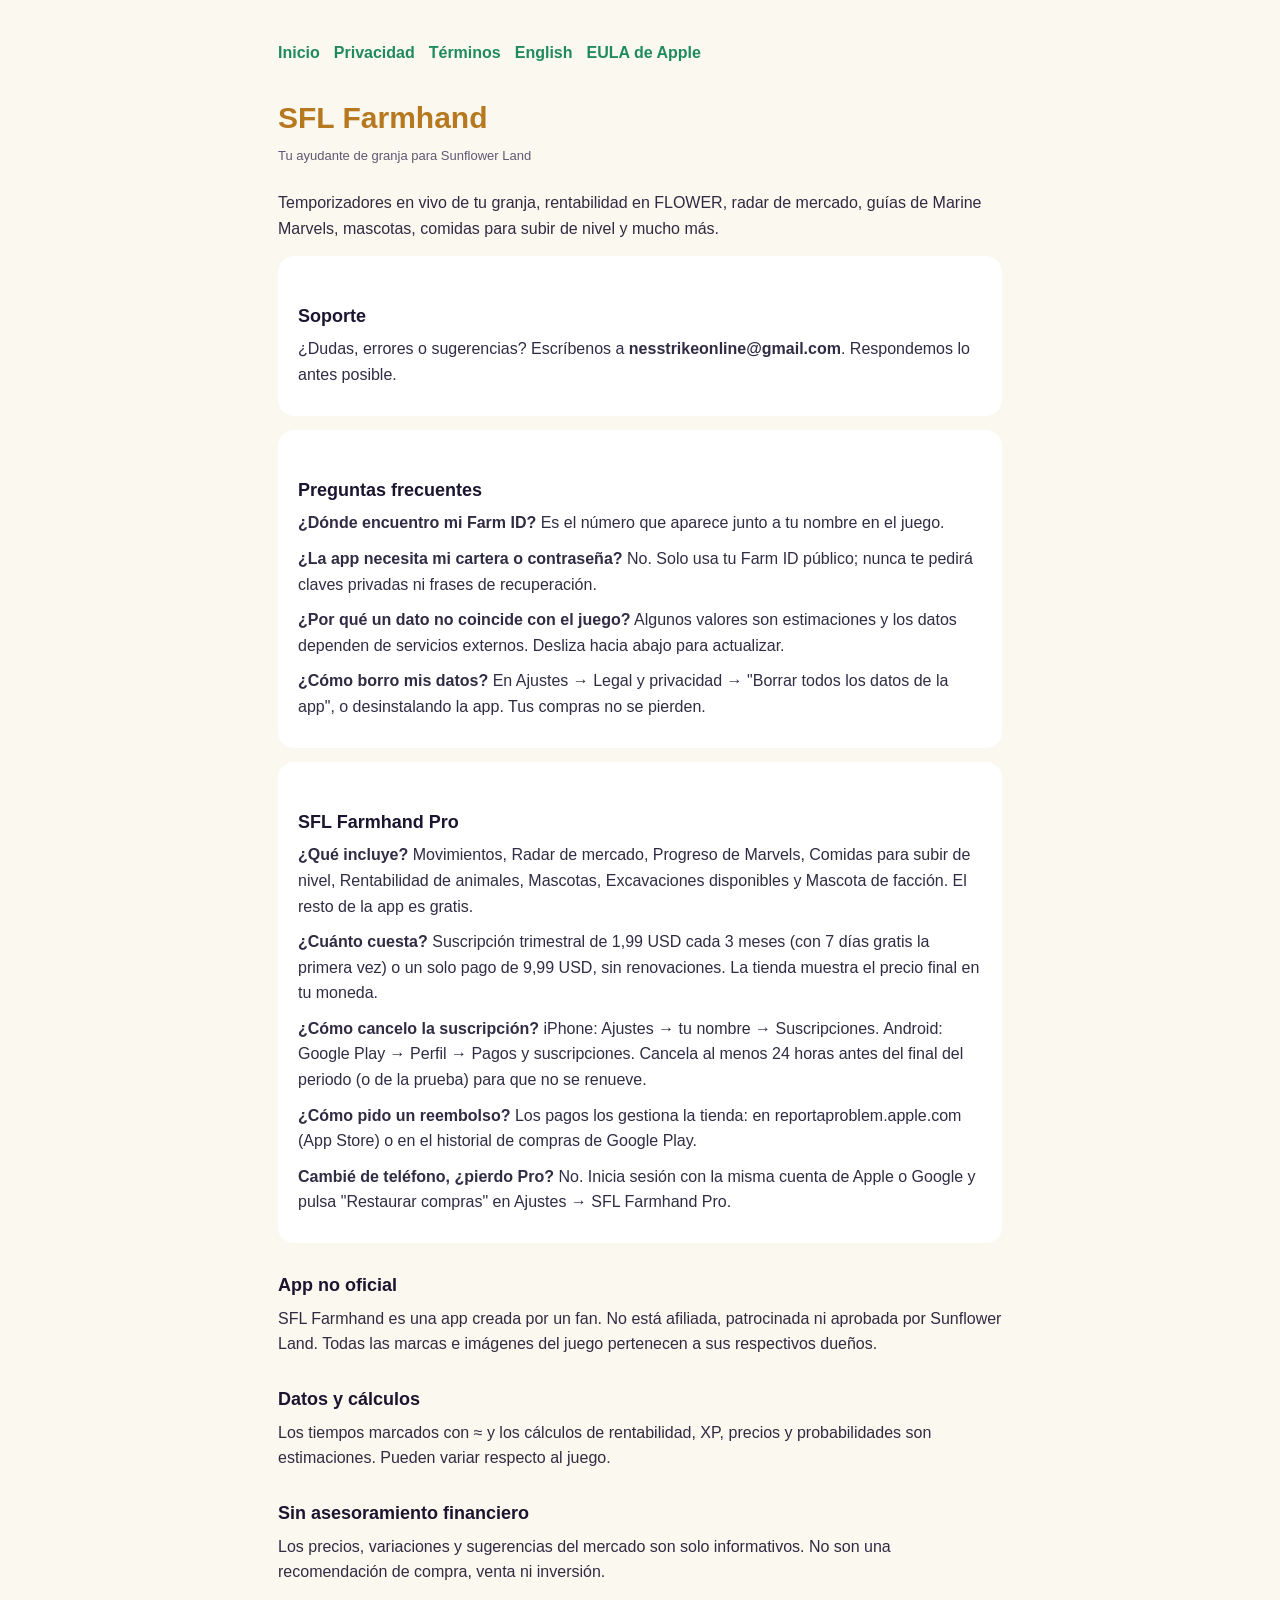
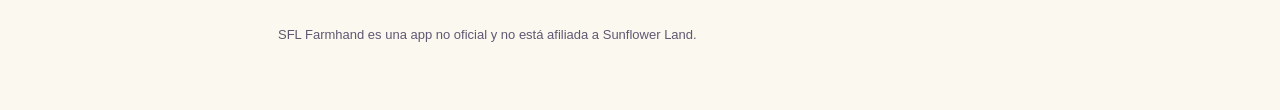
==== index.html @ adae733e "Add files via upload" ====
<!doctype html><html lang="es"><head><meta charset="utf-8"><meta name="viewport" content="width=device-width,initial-scale=1">
<title>SFL Farmhand · Soporte</title><style>
:root{--bg:#0B0A14;--card:#181425;--text:#ECEAF4;--muted:#A9A3BE;--gold:#FFC53D;--mint:#6CF2B0}
@media (prefers-color-scheme: light){:root{--bg:#FBF8EF;--card:#FFFFFF;--text:#1B1530;--muted:#5E5873;--gold:#B7791F;--mint:#1F8A5B}}
*{box-sizing:border-box}body{margin:0;background:var(--bg);color:var(--text);font:16px/1.6 -apple-system,BlinkMacSystemFont,"Segoe UI",Roboto,sans-serif}
main{max-width:760px;margin:0 auto;padding:40px 18px 64px}h1{color:var(--gold);font-size:30px;margin:0 0 4px}
.meta{color:var(--muted);font-size:13px;margin-bottom:24px}h2{font-size:18px;margin:28px 0 6px}p{margin:0 0 10px;color:var(--text);opacity:.9;white-space:pre-line}
nav{display:flex;gap:14px;flex-wrap:wrap;margin-bottom:28px}nav a{color:var(--mint);text-decoration:none;font-weight:600}
.card{background:var(--card);border-radius:16px;padding:18px 20px;margin:14px 0}footer{margin-top:40px;color:var(--muted);font-size:13px}
</style></head><body><main><nav><a href="index.html">Inicio</a><a href="privacy.html">Privacidad</a><a href="terms.html">Términos</a><a href="index-en.html">English</a><a href="https://www.apple.com/legal/internet-services/itunes/dev/stdeula/">EULA de Apple</a></nav>
<h1>SFL Farmhand</h1><div class="meta">Tu ayudante de granja para Sunflower Land</div>
<p>Temporizadores en vivo de tu granja, rentabilidad en FLOWER, radar de mercado, guías de Marine Marvels, mascotas, comidas para subir de nivel y mucho más.</p>
<div class="card"><h2>Soporte</h2><p>¿Dudas, errores o sugerencias? Escríbenos a <strong>nesstrikeonline@gmail.com</strong>. Respondemos lo antes posible.</p></div>
<div class="card"><h2>Preguntas frecuentes</h2>
<p><strong>¿Dónde encuentro mi Farm ID?</strong> Es el número que aparece junto a tu nombre en el juego.</p>
<p><strong>¿La app necesita mi cartera o contraseña?</strong> No. Solo usa tu Farm ID público; nunca te pedirá claves privadas ni frases de recuperación.</p>
<p><strong>¿Por qué un dato no coincide con el juego?</strong> Algunos valores son estimaciones y los datos dependen de servicios externos. Desliza hacia abajo para actualizar.</p>
<p><strong>¿Cómo borro mis datos?</strong> En Ajustes → Legal y privacidad → "Borrar todos los datos de la app", o desinstalando la app. Tus compras no se pierden.</p></div>
<div class="card"><h2>SFL Farmhand Pro</h2>
<p><strong>¿Qué incluye?</strong> Movimientos, Radar de mercado, Progreso de Marvels, Comidas para subir de nivel, Rentabilidad de animales, Mascotas, Excavaciones disponibles y Mascota de facción. El resto de la app es gratis.</p>
<p><strong>¿Cuánto cuesta?</strong> Suscripción trimestral de 1,99 USD cada 3 meses (con 7 días gratis la primera vez) o un solo pago de 9,99 USD, sin renovaciones. La tienda muestra el precio final en tu moneda.</p>
<p><strong>¿Cómo cancelo la suscripción?</strong> iPhone: Ajustes → tu nombre → Suscripciones. Android: Google Play → Perfil → Pagos y suscripciones. Cancela al menos 24 horas antes del final del periodo (o de la prueba) para que no se renueve.</p>
<p><strong>¿Cómo pido un reembolso?</strong> Los pagos los gestiona la tienda: en reportaproblem.apple.com (App Store) o en el historial de compras de Google Play.</p>
<p><strong>Cambié de teléfono, ¿pierdo Pro?</strong> No. Inicia sesión con la misma cuenta de Apple o Google y pulsa "Restaurar compras" en Ajustes → SFL Farmhand Pro.</p></div>
<h2>App no oficial</h2><p>SFL Farmhand es una app creada por un fan. No está afiliada, patrocinada ni aprobada por Sunflower Land. Todas las marcas e imágenes del juego pertenecen a sus respectivos dueños.</p><h2>Datos y cálculos</h2><p>Los tiempos marcados con ≈ y los cálculos de rentabilidad, XP, precios y probabilidades son estimaciones. Pueden variar respecto al juego.</p><h2>Sin asesoramiento financiero</h2><p>Los precios, variaciones y sugerencias del mercado son solo informativos. No son una recomendación de compra, venta ni inversión.</p>
<footer>SFL Farmhand es una app no oficial y no está afiliada a Sunflower Land.</footer></main></body></html>
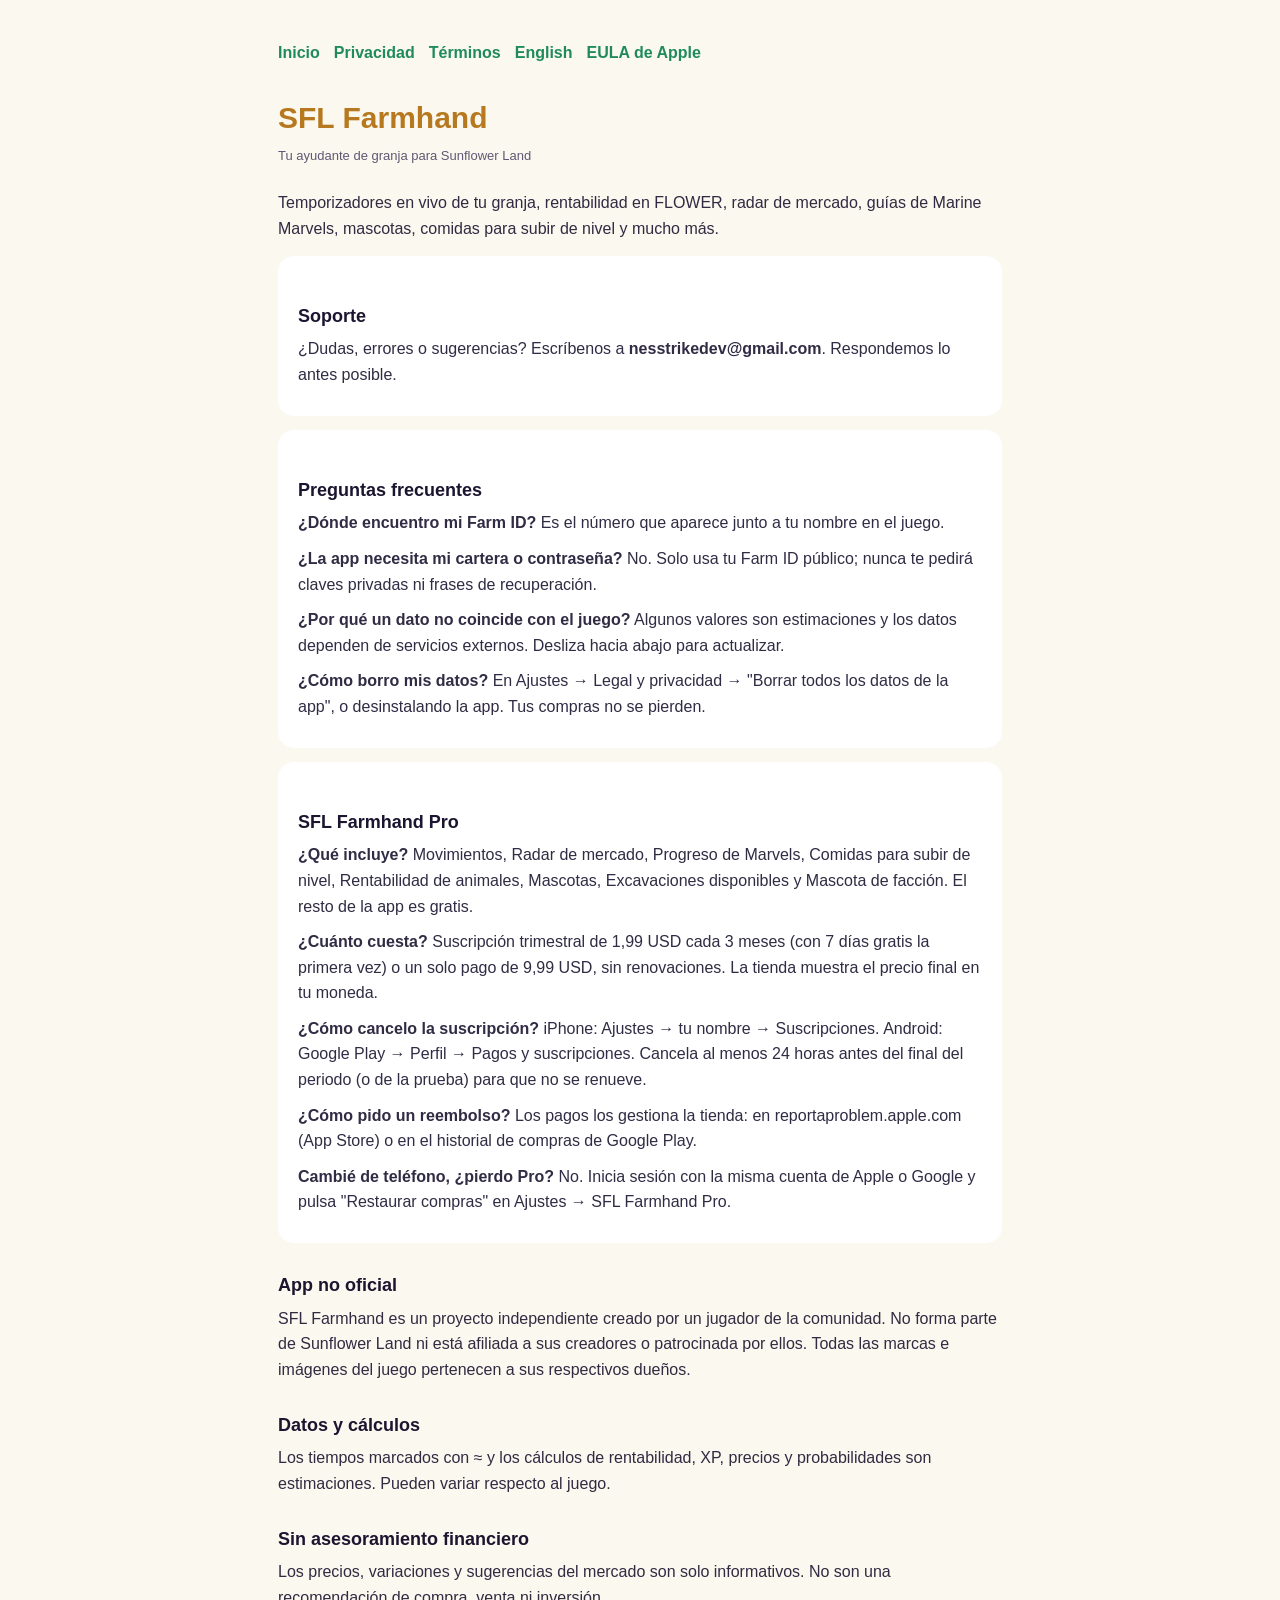
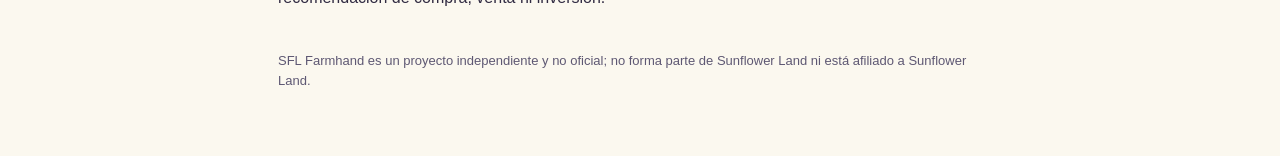
==== commit 927e7834: "Update index.html" ====
--- a/index.html
+++ b/index.html
@@ -10,7 +10,7 @@
 </style></head><body><main><nav><a href="index.html">Inicio</a><a href="privacy.html">Privacidad</a><a href="terms.html">Términos</a><a href="index-en.html">English</a><a href="https://www.apple.com/legal/internet-services/itunes/dev/stdeula/">EULA de Apple</a></nav>
 <h1>SFL Farmhand</h1><div class="meta">Tu ayudante de granja para Sunflower Land</div>
 <p>Temporizadores en vivo de tu granja, rentabilidad en FLOWER, radar de mercado, guías de Marine Marvels, mascotas, comidas para subir de nivel y mucho más.</p>
-<div class="card"><h2>Soporte</h2><p>¿Dudas, errores o sugerencias? Escríbenos a <strong>nesstrikeonline@gmail.com</strong>. Respondemos lo antes posible.</p></div>
+<div class="card"><h2>Soporte</h2><p>¿Dudas, errores o sugerencias? Escríbenos a <strong>nesstrikedev@gmail.com</strong>. Respondemos lo antes posible.</p></div>
 <div class="card"><h2>Preguntas frecuentes</h2>
 <p><strong>¿Dónde encuentro mi Farm ID?</strong> Es el número que aparece junto a tu nombre en el juego.</p>
 <p><strong>¿La app necesita mi cartera o contraseña?</strong> No. Solo usa tu Farm ID público; nunca te pedirá claves privadas ni frases de recuperación.</p>
@@ -22,5 +22,5 @@
 <p><strong>¿Cómo cancelo la suscripción?</strong> iPhone: Ajustes → tu nombre → Suscripciones. Android: Google Play → Perfil → Pagos y suscripciones. Cancela al menos 24 horas antes del final del periodo (o de la prueba) para que no se renueve.</p>
 <p><strong>¿Cómo pido un reembolso?</strong> Los pagos los gestiona la tienda: en reportaproblem.apple.com (App Store) o en el historial de compras de Google Play.</p>
 <p><strong>Cambié de teléfono, ¿pierdo Pro?</strong> No. Inicia sesión con la misma cuenta de Apple o Google y pulsa "Restaurar compras" en Ajustes → SFL Farmhand Pro.</p></div>
-<h2>App no oficial</h2><p>SFL Farmhand es una app creada por un fan. No está afiliada, patrocinada ni aprobada por Sunflower Land. Todas las marcas e imágenes del juego pertenecen a sus respectivos dueños.</p><h2>Datos y cálculos</h2><p>Los tiempos marcados con ≈ y los cálculos de rentabilidad, XP, precios y probabilidades son estimaciones. Pueden variar respecto al juego.</p><h2>Sin asesoramiento financiero</h2><p>Los precios, variaciones y sugerencias del mercado son solo informativos. No son una recomendación de compra, venta ni inversión.</p>
-<footer>SFL Farmhand es una app no oficial y no está afiliada a Sunflower Land.</footer></main></body></html>+<h2>App no oficial</h2><p>SFL Farmhand es un proyecto independiente creado por un jugador de la comunidad. No forma parte de Sunflower Land ni está afiliada a sus creadores o patrocinada por ellos. Todas las marcas e imágenes del juego pertenecen a sus respectivos dueños.</p><h2>Datos y cálculos</h2><p>Los tiempos marcados con ≈ y los cálculos de rentabilidad, XP, precios y probabilidades son estimaciones. Pueden variar respecto al juego.</p><h2>Sin asesoramiento financiero</h2><p>Los precios, variaciones y sugerencias del mercado son solo informativos. No son una recomendación de compra, venta ni inversión.</p>
+<footer>SFL Farmhand es un proyecto independiente y no oficial; no forma parte de Sunflower Land ni está afiliado a Sunflower Land.</footer></main></body></html>
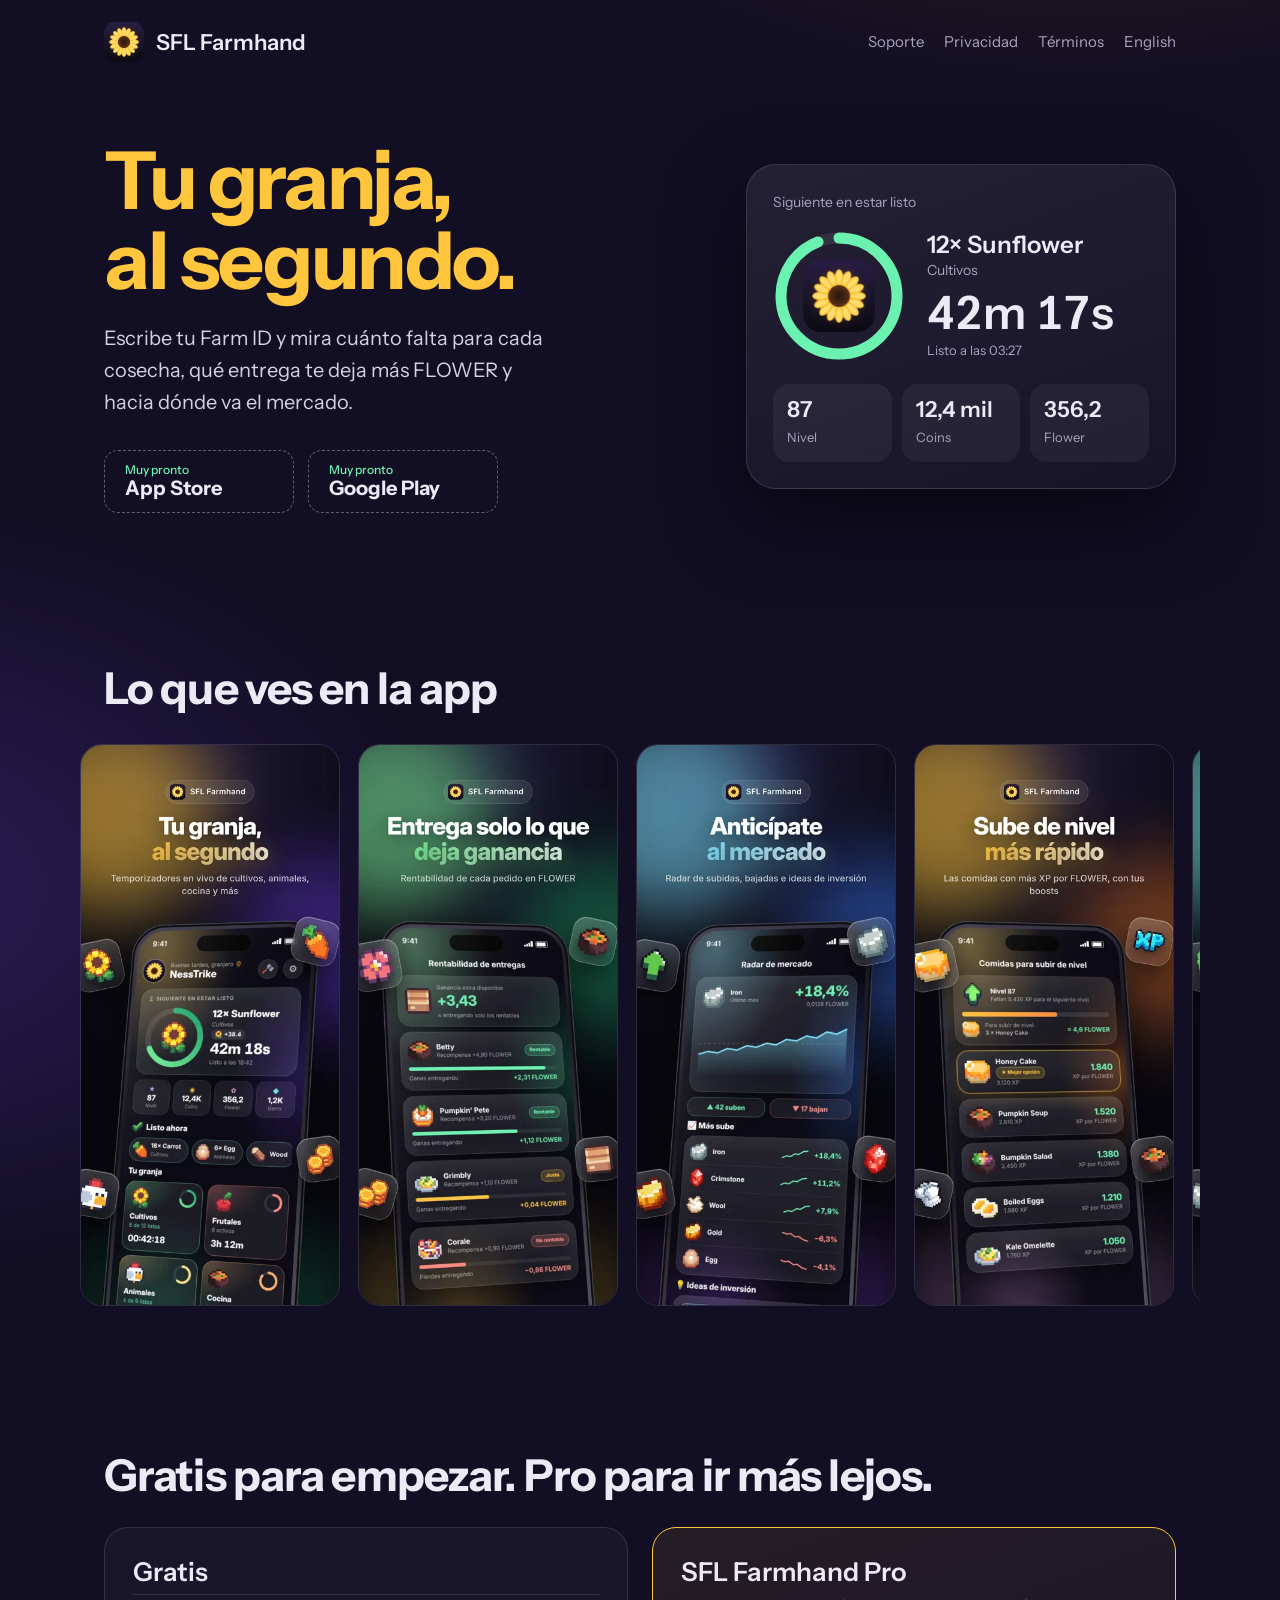
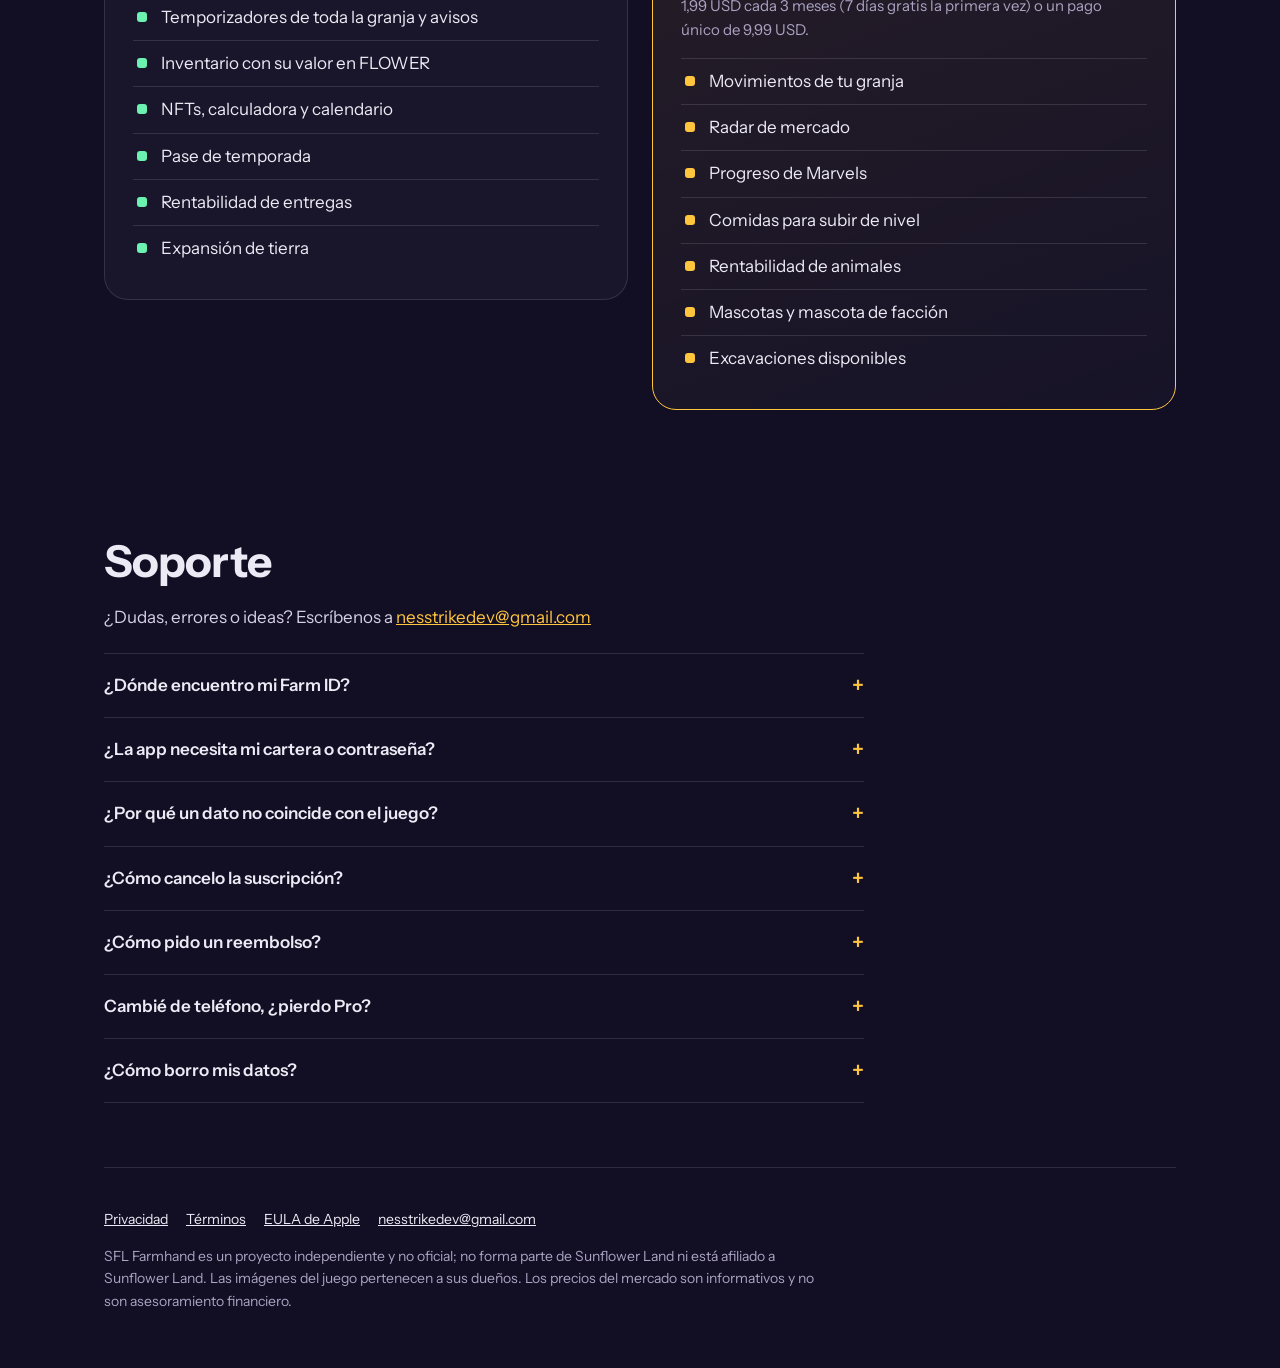
==== commit 19d618ad: "Add files via upload" ====
--- a/index.html
+++ b/index.html
@@ -1,26 +1,175 @@
-<!doctype html><html lang="es"><head><meta charset="utf-8"><meta name="viewport" content="width=device-width,initial-scale=1">
-<title>SFL Farmhand · Soporte</title><style>
-:root{--bg:#0B0A14;--card:#181425;--text:#ECEAF4;--muted:#A9A3BE;--gold:#FFC53D;--mint:#6CF2B0}
-@media (prefers-color-scheme: light){:root{--bg:#FBF8EF;--card:#FFFFFF;--text:#1B1530;--muted:#5E5873;--gold:#B7791F;--mint:#1F8A5B}}
-*{box-sizing:border-box}body{margin:0;background:var(--bg);color:var(--text);font:16px/1.6 -apple-system,BlinkMacSystemFont,"Segoe UI",Roboto,sans-serif}
-main{max-width:760px;margin:0 auto;padding:40px 18px 64px}h1{color:var(--gold);font-size:30px;margin:0 0 4px}
-.meta{color:var(--muted);font-size:13px;margin-bottom:24px}h2{font-size:18px;margin:28px 0 6px}p{margin:0 0 10px;color:var(--text);opacity:.9;white-space:pre-line}
-nav{display:flex;gap:14px;flex-wrap:wrap;margin-bottom:28px}nav a{color:var(--mint);text-decoration:none;font-weight:600}
-.card{background:var(--card);border-radius:16px;padding:18px 20px;margin:14px 0}footer{margin-top:40px;color:var(--muted);font-size:13px}
-</style></head><body><main><nav><a href="index.html">Inicio</a><a href="privacy.html">Privacidad</a><a href="terms.html">Términos</a><a href="index-en.html">English</a><a href="https://www.apple.com/legal/internet-services/itunes/dev/stdeula/">EULA de Apple</a></nav>
-<h1>SFL Farmhand</h1><div class="meta">Tu ayudante de granja para Sunflower Land</div>
-<p>Temporizadores en vivo de tu granja, rentabilidad en FLOWER, radar de mercado, guías de Marine Marvels, mascotas, comidas para subir de nivel y mucho más.</p>
-<div class="card"><h2>Soporte</h2><p>¿Dudas, errores o sugerencias? Escríbenos a <strong>nesstrikedev@gmail.com</strong>. Respondemos lo antes posible.</p></div>
-<div class="card"><h2>Preguntas frecuentes</h2>
-<p><strong>¿Dónde encuentro mi Farm ID?</strong> Es el número que aparece junto a tu nombre en el juego.</p>
-<p><strong>¿La app necesita mi cartera o contraseña?</strong> No. Solo usa tu Farm ID público; nunca te pedirá claves privadas ni frases de recuperación.</p>
-<p><strong>¿Por qué un dato no coincide con el juego?</strong> Algunos valores son estimaciones y los datos dependen de servicios externos. Desliza hacia abajo para actualizar.</p>
-<p><strong>¿Cómo borro mis datos?</strong> En Ajustes → Legal y privacidad → "Borrar todos los datos de la app", o desinstalando la app. Tus compras no se pierden.</p></div>
-<div class="card"><h2>SFL Farmhand Pro</h2>
-<p><strong>¿Qué incluye?</strong> Movimientos, Radar de mercado, Progreso de Marvels, Comidas para subir de nivel, Rentabilidad de animales, Mascotas, Excavaciones disponibles y Mascota de facción. El resto de la app es gratis.</p>
-<p><strong>¿Cuánto cuesta?</strong> Suscripción trimestral de 1,99 USD cada 3 meses (con 7 días gratis la primera vez) o un solo pago de 9,99 USD, sin renovaciones. La tienda muestra el precio final en tu moneda.</p>
-<p><strong>¿Cómo cancelo la suscripción?</strong> iPhone: Ajustes → tu nombre → Suscripciones. Android: Google Play → Perfil → Pagos y suscripciones. Cancela al menos 24 horas antes del final del periodo (o de la prueba) para que no se renueve.</p>
-<p><strong>¿Cómo pido un reembolso?</strong> Los pagos los gestiona la tienda: en reportaproblem.apple.com (App Store) o en el historial de compras de Google Play.</p>
-<p><strong>Cambié de teléfono, ¿pierdo Pro?</strong> No. Inicia sesión con la misma cuenta de Apple o Google y pulsa "Restaurar compras" en Ajustes → SFL Farmhand Pro.</p></div>
-<h2>App no oficial</h2><p>SFL Farmhand es un proyecto independiente creado por un jugador de la comunidad. No forma parte de Sunflower Land ni está afiliada a sus creadores o patrocinada por ellos. Todas las marcas e imágenes del juego pertenecen a sus respectivos dueños.</p><h2>Datos y cálculos</h2><p>Los tiempos marcados con ≈ y los cálculos de rentabilidad, XP, precios y probabilidades son estimaciones. Pueden variar respecto al juego.</p><h2>Sin asesoramiento financiero</h2><p>Los precios, variaciones y sugerencias del mercado son solo informativos. No son una recomendación de compra, venta ni inversión.</p>
-<footer>SFL Farmhand es un proyecto independiente y no oficial; no forma parte de Sunflower Land ni está afiliado a Sunflower Land.</footer></main></body></html>
+<!doctype html>
+<html lang="es">
+<head>
+<meta charset="utf-8">
+<meta name="viewport" content="width=device-width,initial-scale=1">
+<title>SFL Farmhand · Tu ayudante de granja para Sunflower Land</title>
+<meta name="description" content="Temporizadores en vivo, rentabilidad en FLOWER y radar de mercado para tu granja de Sunflower Land.">
+<meta name="theme-color" content="#120e24">
+<link rel="icon" href="img/icon.webp">
+<link rel="alternate" hreflang="es" href="index.html"><link rel="alternate" hreflang="en" href="index-en.html">
+<link rel="preconnect" href="https://fonts.googleapis.com"><link rel="preconnect" href="https://fonts.gstatic.com" crossorigin>
+<link href="https://fonts.googleapis.com/css2?family=Instrument+Sans:wght@400;500;600;700&display=swap" rel="stylesheet">
+<style>
+:root{color-scheme:dark;--night:#120e24;--plum:#1e1838;--line:#ffffff1f;--ink:#eceaf4;--muted:#aaa3c2;--sun:#ffc53d;--sun2:#ffb020;--leaf:#6cf2b0;
+ --display:'Instrument Sans',system-ui,-apple-system,'Segoe UI',sans-serif;--body:'Instrument Sans',system-ui,-apple-system,'Segoe UI',sans-serif}
+*{box-sizing:border-box}
+html{scroll-behavior:smooth}
+body{margin:0;background:var(--night);color:var(--ink);font:400 17px/1.6 var(--body);-webkit-font-smoothing:antialiased;
+ background-image:radial-gradient(70rem 40rem at 85% -10%,#3a2a12 0%,transparent 60%),radial-gradient(60rem 40rem at -10% 30%,#2a1d55 0%,transparent 60%)}
+a{color:var(--sun)}
+a:focus-visible,button:focus-visible,summary:focus-visible,.store:focus-visible{outline:3px solid var(--sun);outline-offset:3px;border-radius:12px}
+.wrap{max-width:1120px;margin:0 auto;padding-left:max(24px,env(safe-area-inset-left,0px));padding-right:max(24px,env(safe-area-inset-right,0px))}
+header{display:flex;align-items:center;justify-content:space-between;gap:16px;padding:22px 0}
+.brand{display:flex;align-items:center;gap:12px;white-space:nowrap;color:var(--ink);text-decoration:none;font:600 22px var(--display)}
+.brand img{width:40px;height:40px;border-radius:11px}
+nav{display:flex;gap:20px;flex-wrap:wrap;font-size:15px}
+nav a{color:var(--muted);text-decoration:none}
+nav a:hover{color:var(--ink)}
+
+.hero{display:grid;grid-template-columns:1.1fr .9fr;gap:56px;align-items:center;padding:56px 0 88px}
+h1{font:700 clamp(46px,6.6vw,80px)/1 var(--display);margin:0 0 22px;letter-spacing:-.03em;text-wrap:balance;color:var(--sun)}
+.lead{font-size:20px;color:#d5d0e6;max-width:34ch;margin:0 0 32px}
+.stores{display:flex;gap:14px;flex-wrap:wrap}
+.store{display:flex;flex-direction:column;justify-content:center;min-width:190px;padding:12px 20px;border-radius:14px;
+ background:#fff;color:#14102a;text-decoration:none;line-height:1.15}
+.store small{font-size:12px;font-weight:500}
+.store b{font-size:20px}
+.store[aria-disabled="true"]{background:transparent;color:var(--ink);border:1.5px dashed #ffffff55;cursor:default}
+.store[aria-disabled="true"] small{color:var(--leaf)}
+
+/* La tarjeta del temporizador, como en la app */
+.timer{background:linear-gradient(160deg,#ffffff14,#ffffff06);border:1px solid var(--line);border-radius:30px;padding:26px;
+ box-shadow:0 30px 80px #0008;max-width:430px;justify-self:end;width:100%}
+.timer p{margin:0;color:var(--muted);font-size:14px}
+.row{display:flex;align-items:center;gap:22px;margin:16px 0 22px}
+.ring{position:relative;width:132px;height:132px;flex:none}
+.ring svg{width:100%;height:100%;transform:rotate(-90deg)}
+.ring circle{fill:none;stroke-width:11}
+.ring .bg{stroke:#ffffff14}
+.ring .fg{stroke:var(--leaf);stroke-linecap:round;transition:stroke-dashoffset 1s linear}
+.ring img{position:absolute;inset:30px;width:72px;height:72px;border-radius:18px}
+.item{font:600 24px var(--display)}
+.cat{color:var(--muted);font-size:14px}
+.count{font:600 46px/1 var(--display);margin:8px 0 4px;font-variant-numeric:tabular-nums}
+.at{color:var(--muted);font-size:13px}
+.stats{display:grid;grid-template-columns:repeat(3,1fr);gap:10px}
+.stats div{background:#ffffff0d;border-radius:16px;padding:12px 14px}
+.stats b{display:block;font:600 22px var(--display);white-space:nowrap}
+.stats span{color:var(--muted);font-size:13px}
+
+section{padding:64px 0}
+h2{font:700 clamp(30px,4vw,44px)/1.08 var(--display);margin:0 0 28px;letter-spacing:-.02em;text-wrap:balance}
+.shots{display:flex;gap:18px;overflow-x:auto;scroll-snap-type:x mandatory;padding:4px 24px 18px;margin:0 -24px;scrollbar-width:thin}
+.shots img{flex:none;width:260px;height:auto;border-radius:22px;scroll-snap-align:start;border:1px solid var(--line)}
+
+.plans{display:grid;grid-template-columns:1fr 1fr;gap:24px;align-items:start}
+.plan{border-radius:24px;padding:28px;border:1px solid var(--line);background:#ffffff08}
+.plan.pro{border:1.5px solid var(--sun);background:linear-gradient(160deg,#ffc53d14,#ffffff05)}
+.plan h3{font:600 26px var(--display);margin:0 0 6px}
+.plan .price{color:var(--muted);font-size:15px;margin:0 0 16px;max-width:44ch}
+.plan ul{margin:0;padding:0;list-style:none}
+.plan li{padding:9px 0 9px 28px;border-top:1px solid var(--line);position:relative}
+.plan li::before{content:"";position:absolute;left:4px;top:17px;width:10px;height:10px;border-radius:3px;background:var(--leaf)}
+.plan.pro li::before{background:var(--sun)}
+
+.faq{max-width:760px}
+.faq p.lead2{color:#d5d0e6;margin:-10px 0 22px}
+details{border-top:1px solid var(--line);padding:4px 0}
+details:last-of-type{border-bottom:1px solid var(--line)}
+summary{cursor:pointer;padding:14px 0;font-weight:600;list-style:none;display:flex;justify-content:space-between;gap:16px}
+summary::-webkit-details-marker{display:none}
+summary::after{content:"+";font:600 22px var(--display);color:var(--sun)}
+details[open] summary::after{content:"−"}
+details p{margin:0 0 16px;color:#cfc9e2}
+
+footer{padding:40px 0 56px;border-top:1px solid var(--line);color:var(--muted);font-size:14px}
+footer .links{display:flex;gap:18px;flex-wrap:wrap;margin-bottom:14px}
+footer a{color:var(--ink)}
+footer p{max-width:80ch;margin:0}
+
+@media (max-width:860px){
+ .hero{grid-template-columns:1fr;gap:40px;padding-top:24px}
+ .timer{justify-self:stretch;max-width:none}
+ .plans{grid-template-columns:1fr}
+}
+@media (max-width:520px){
+ .wrap{padding-left:max(16px,env(safe-area-inset-left,0px));padding-right:max(16px,env(safe-area-inset-right,0px))}
+ .shots{padding:4px 16px 18px;margin:0 -16px}
+ nav{gap:14px}
+ .row{gap:16px}.ring{width:104px;height:104px}.ring img{inset:24px;width:56px;height:56px}
+ .count{font-size:38px}.store{flex:1 1 0;min-width:0;padding:12px 16px}.store b{font-size:18px}
+ .stats b{font-size:17px}.stats div{padding:10px 12px}.nav-x{display:none}
+}
+@media (prefers-reduced-motion:reduce){html{scroll-behavior:auto}.ring .fg{transition:none}}
+</style>
+</head>
+<body>
+<div class="wrap">
+<header>
+ <a class="brand" href="index.html"><img src="img/icon.webp" alt="" width="40" height="40">SFL Farmhand</a>
+ <nav><a href="#soporte">Soporte</a><a class="nav-x" href="privacy.html">Privacidad</a><a class="nav-x" href="terms.html">Términos</a><a href="index-en.html" hreflang="en">English</a></nav>
+</header>
+
+<main>
+<div class="hero">
+ <div>
+  <h1>Tu granja, al segundo.</h1>
+  <p class="lead">Escribe tu Farm ID y mira cuánto falta para cada cosecha, qué entrega te deja más FLOWER y hacia dónde va el mercado.</p>
+  <div class="stores"><span class="store" role="link" aria-disabled="true"><small>Muy pronto</small><b>App Store</b></span><span class="store" role="link" aria-disabled="true"><small>Muy pronto</small><b>Google Play</b></span></div>
+ </div>
+ <div class="timer" aria-hidden="true">
+  <p>Siguiente en estar listo</p>
+  <div class="row">
+   <div class="ring"><svg viewBox="0 0 132 132"><circle class="bg" cx="66" cy="66" r="58"/><circle id="fg" class="fg" cx="66" cy="66" r="58"/></svg><img src="img/icon.webp" alt=""></div>
+   <div><div class="item">12× Sunflower</div><div class="cat">Cultivos</div><div class="count" id="count">42m 18s</div><div class="at">Listo a las <span id="at"></span></div></div>
+  </div>
+  <div class="stats"><div><b>87</b><span>Nivel</span></div><div><b>12,4 mil</b><span>Coins</span></div><div><b>356,2</b><span>Flower</span></div></div>
+ </div>
+</div>
+
+<section aria-labelledby="h-shots">
+ <h2 id="h-shots">Lo que ves en la app</h2>
+ <div class="shots" tabindex="0"><img src="img/es_1.webp" alt="Inicio con temporizadores" width="430" height="932" loading="lazy"><img src="img/es_2.webp" alt="Rentabilidad de entregas" width="430" height="932" loading="lazy"><img src="img/es_3.webp" alt="Radar de mercado" width="430" height="932" loading="lazy"><img src="img/es_4.webp" alt="Comidas para subir de nivel" width="430" height="932" loading="lazy"><img src="img/es_5.webp" alt="Expansión de tierra" width="430" height="932" loading="lazy"><img src="img/es_6.webp" alt="Mascotas y Marvels" width="430" height="932" loading="lazy"></div>
+</section>
+
+<section aria-labelledby="h-plans">
+ <h2 id="h-plans">Gratis para empezar. Pro para ir más lejos.</h2>
+ <div class="plans">
+  <div class="plan"><h3>Gratis</h3><ul><li>Temporizadores de toda la granja y avisos</li><li>Inventario con su valor en FLOWER</li><li>NFTs, calculadora y calendario</li><li>Pase de temporada</li><li>Rentabilidad de entregas</li><li>Expansión de tierra</li></ul></div>
+  <div class="plan pro"><h3>SFL Farmhand Pro</h3><p class="price">1,99 USD cada 3 meses (7 días gratis la primera vez) o un pago único de 9,99 USD.</p><ul><li>Movimientos de tu granja</li><li>Radar de mercado</li><li>Progreso de Marvels</li><li>Comidas para subir de nivel</li><li>Rentabilidad de animales</li><li>Mascotas y mascota de facción</li><li>Excavaciones disponibles</li></ul></div>
+ </div>
+</section>
+
+<section id="soporte" class="faq" aria-labelledby="h-faq">
+ <h2 id="h-faq">Soporte</h2>
+ <p class="lead2">¿Dudas, errores o ideas? Escríbenos a <a href="mailto:nesstrikedev@gmail.com">nesstrikedev@gmail.com</a></p>
+ <details><summary>¿Dónde encuentro mi Farm ID?</summary><p>Es el número que aparece junto a tu nombre en el juego.</p></details><details><summary>¿La app necesita mi cartera o contraseña?</summary><p>No. Solo usa tu Farm ID público; nunca te pedirá claves privadas ni frases de recuperación.</p></details><details><summary>¿Por qué un dato no coincide con el juego?</summary><p>La app muestra lo último que el juego guardó en el servidor, y algunos valores son estimaciones. Desliza hacia abajo para actualizar.</p></details><details><summary>¿Cómo cancelo la suscripción?</summary><p>iPhone: Ajustes → tu nombre → Suscripciones. Android: Google Play → Perfil → Pagos y suscripciones. Cancela al menos 24 horas antes del final del periodo para que no se renueve.</p></details><details><summary>¿Cómo pido un reembolso?</summary><p>Los pagos los gestiona la tienda: en reportaproblem.apple.com (App Store) o en el historial de compras de Google Play.</p></details><details><summary>Cambié de teléfono, ¿pierdo Pro?</summary><p>No. Entra con la misma cuenta de Apple o Google y pulsa "Restaurar compras" en Ajustes → SFL Farmhand Pro.</p></details><details><summary>¿Cómo borro mis datos?</summary><p>En Ajustes → Legal y privacidad → "Borrar todos los datos de la app", o desinstalando la app. Tus compras no se pierden.</p></details>
+</section>
+</main>
+
+<footer>
+ <div class="links"><a href="privacy.html">Privacidad</a><a href="terms.html">Términos</a><a href="https://www.apple.com/legal/internet-services/itunes/dev/stdeula/">EULA de Apple</a><a href="mailto:nesstrikedev@gmail.com">nesstrikedev@gmail.com</a></div>
+ <p>SFL Farmhand es un proyecto independiente y no oficial; no forma parte de Sunflower Land ni está afiliado a Sunflower Land. Las imágenes del juego pertenecen a sus dueños. Los precios del mercado son informativos y no son asesoramiento financiero.</p>
+</footer>
+</div>
+<script>
+(function(){
+  var total = 45*60, left = 42*60+18;            // un cultivo de 45 min al que le quedan 42:18
+  var el = document.getElementById('count'), fg = document.getElementById('fg'), at = document.getElementById('at');
+  var C = 2*Math.PI*58; fg.style.strokeDasharray = C;
+  var reduce = window.matchMedia('(prefers-reduced-motion: reduce)').matches;
+  var ready = new Date(Date.now() + left*1000);
+  at.textContent = ready.toLocaleTimeString(document.documentElement.lang, {hour:'2-digit', minute:'2-digit'});
+  function draw(){
+    var m = Math.floor(left/60), s = left%60;
+    el.textContent = m + 'm ' + (s<10?'0':'') + s + 's';
+    fg.style.strokeDashoffset = C * (1 - left/total);
+  }
+  draw();
+  if (reduce) return;
+  setInterval(function(){ left = left>0 ? left-1 : total; draw(); }, 1000);
+})();
+</script>
+</body>
+</html>
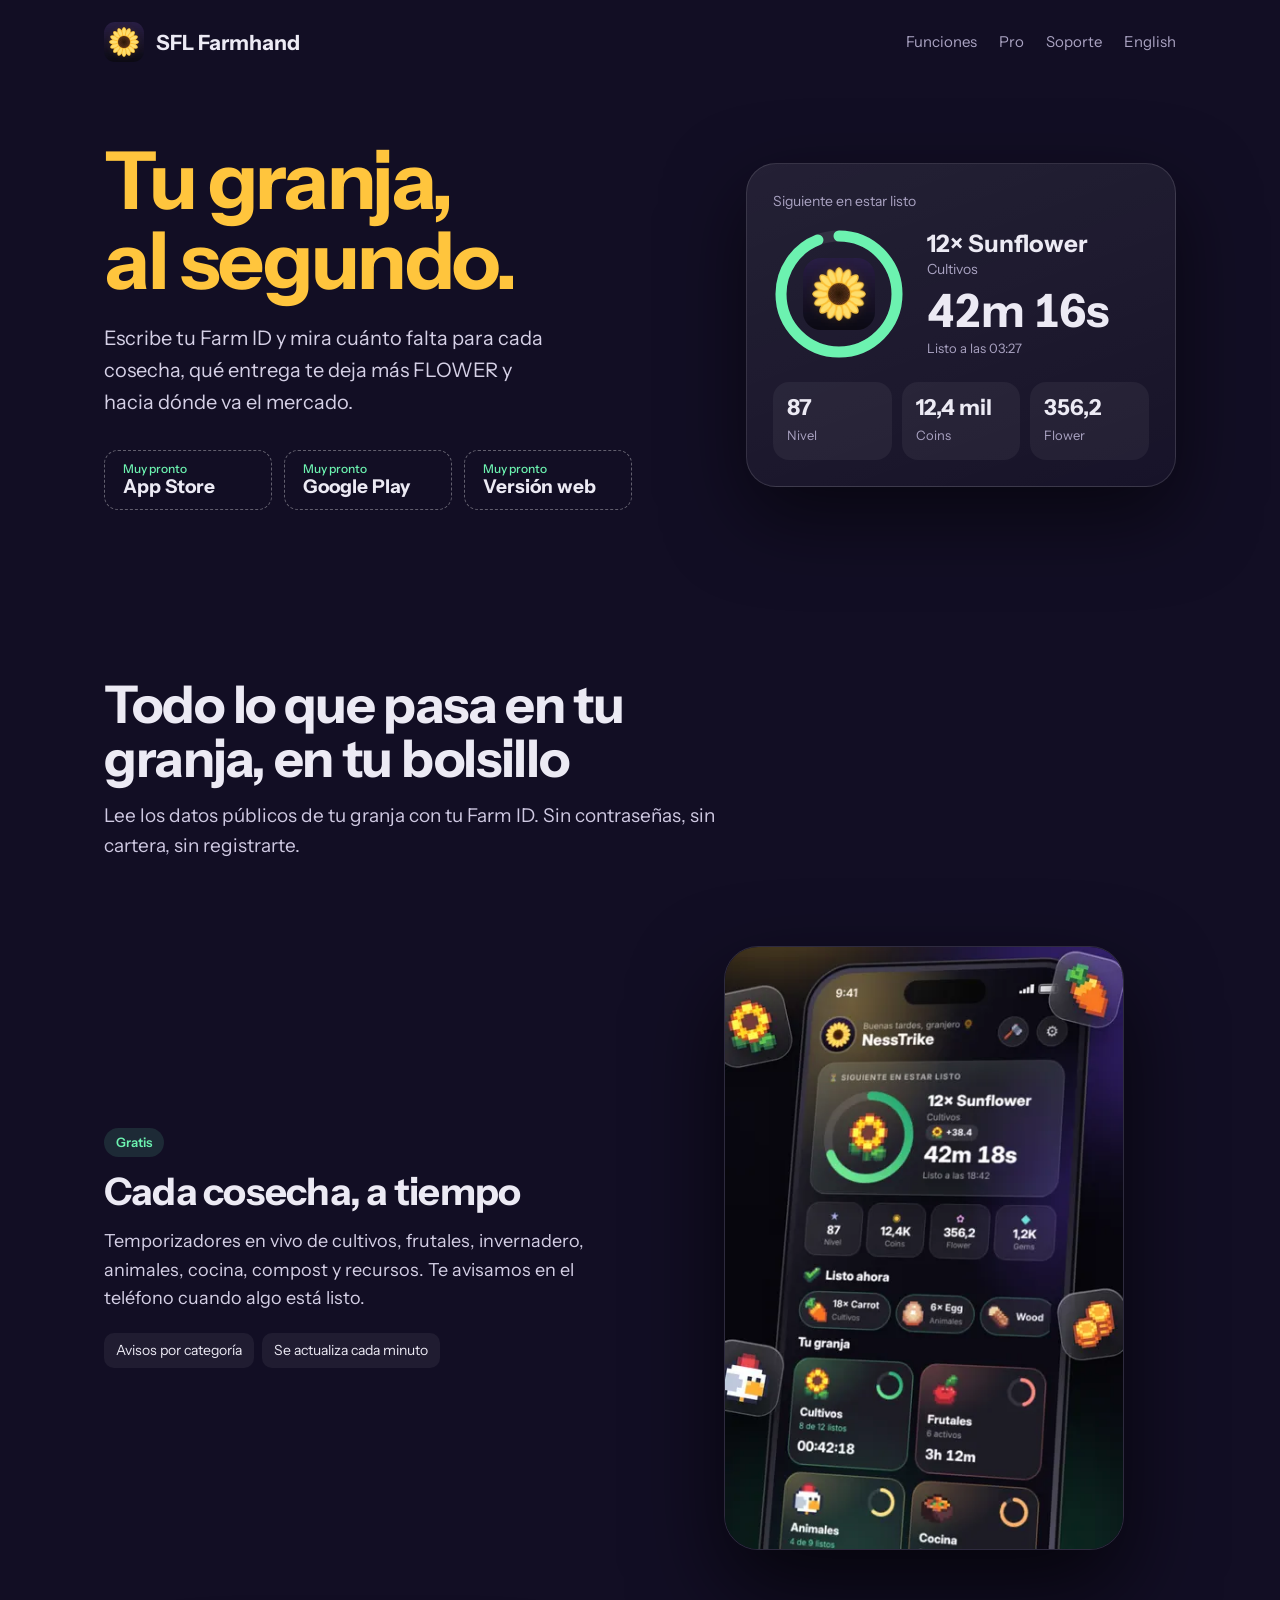
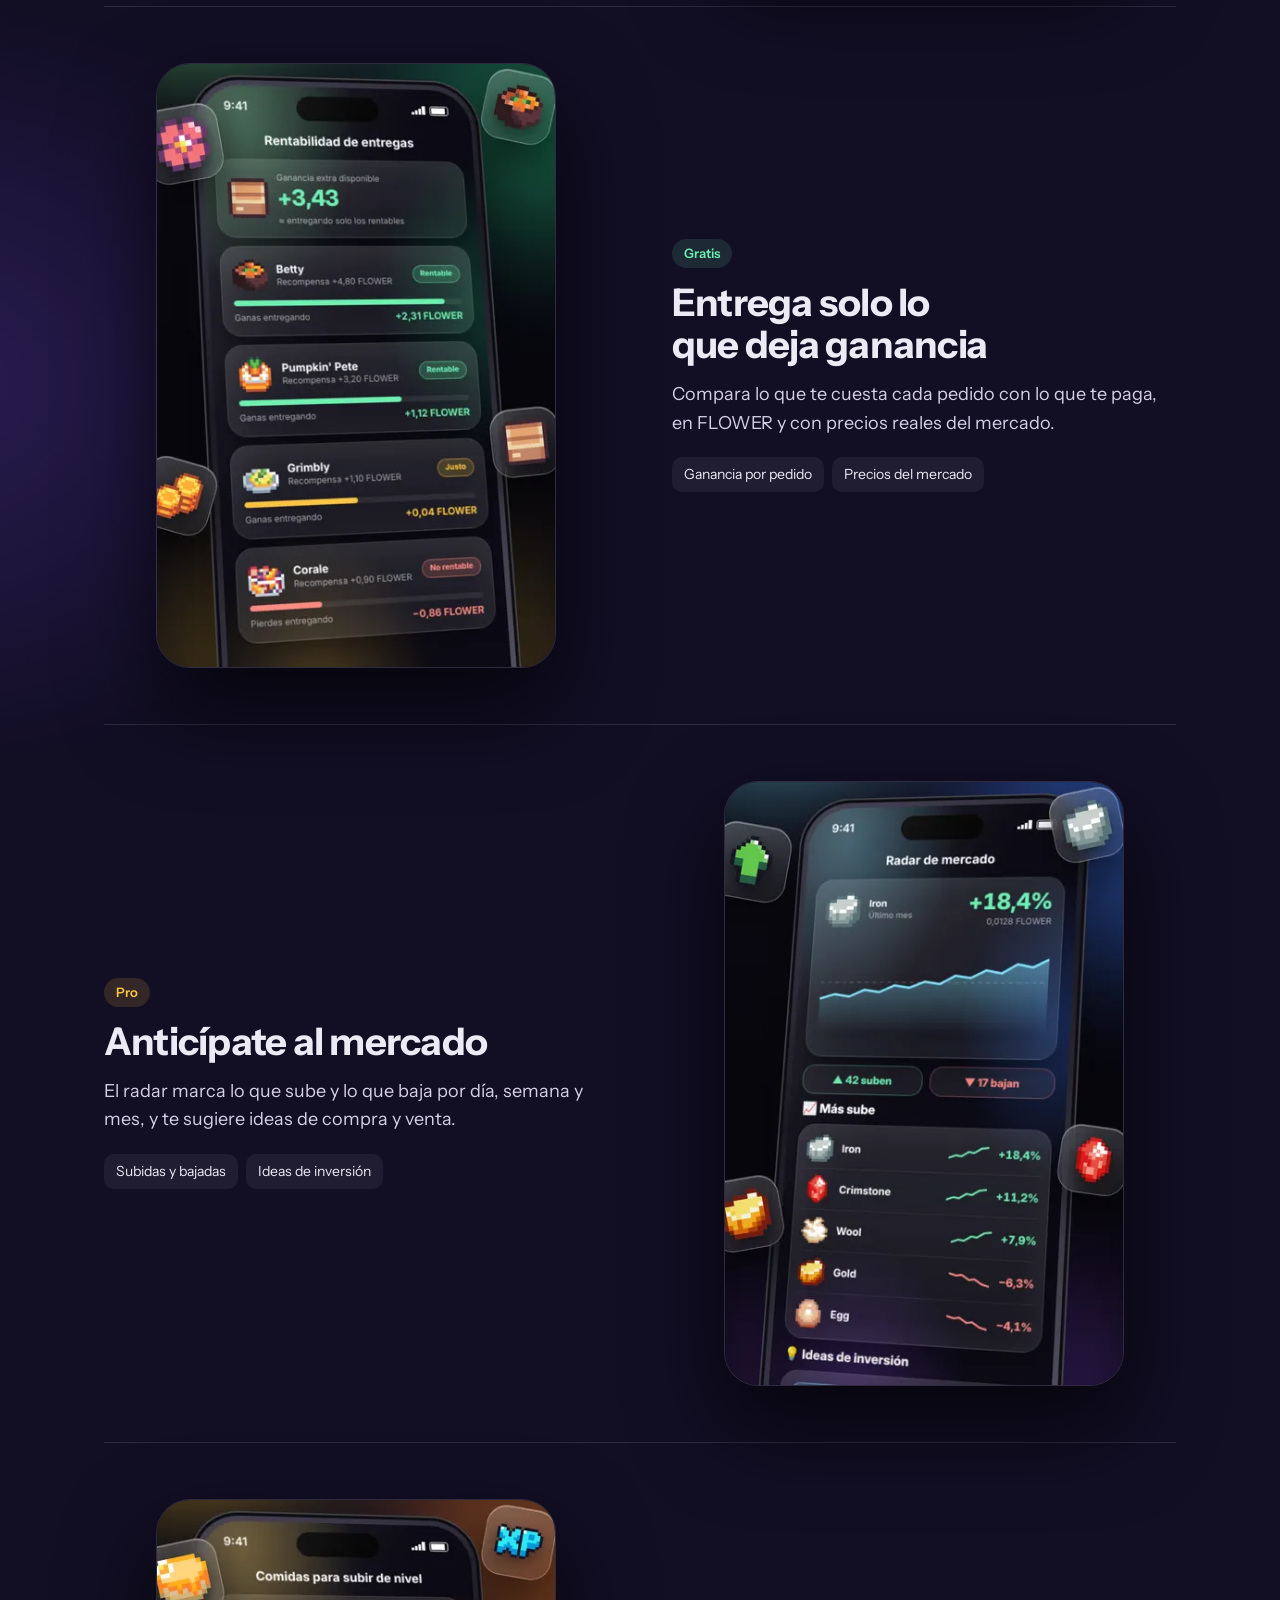
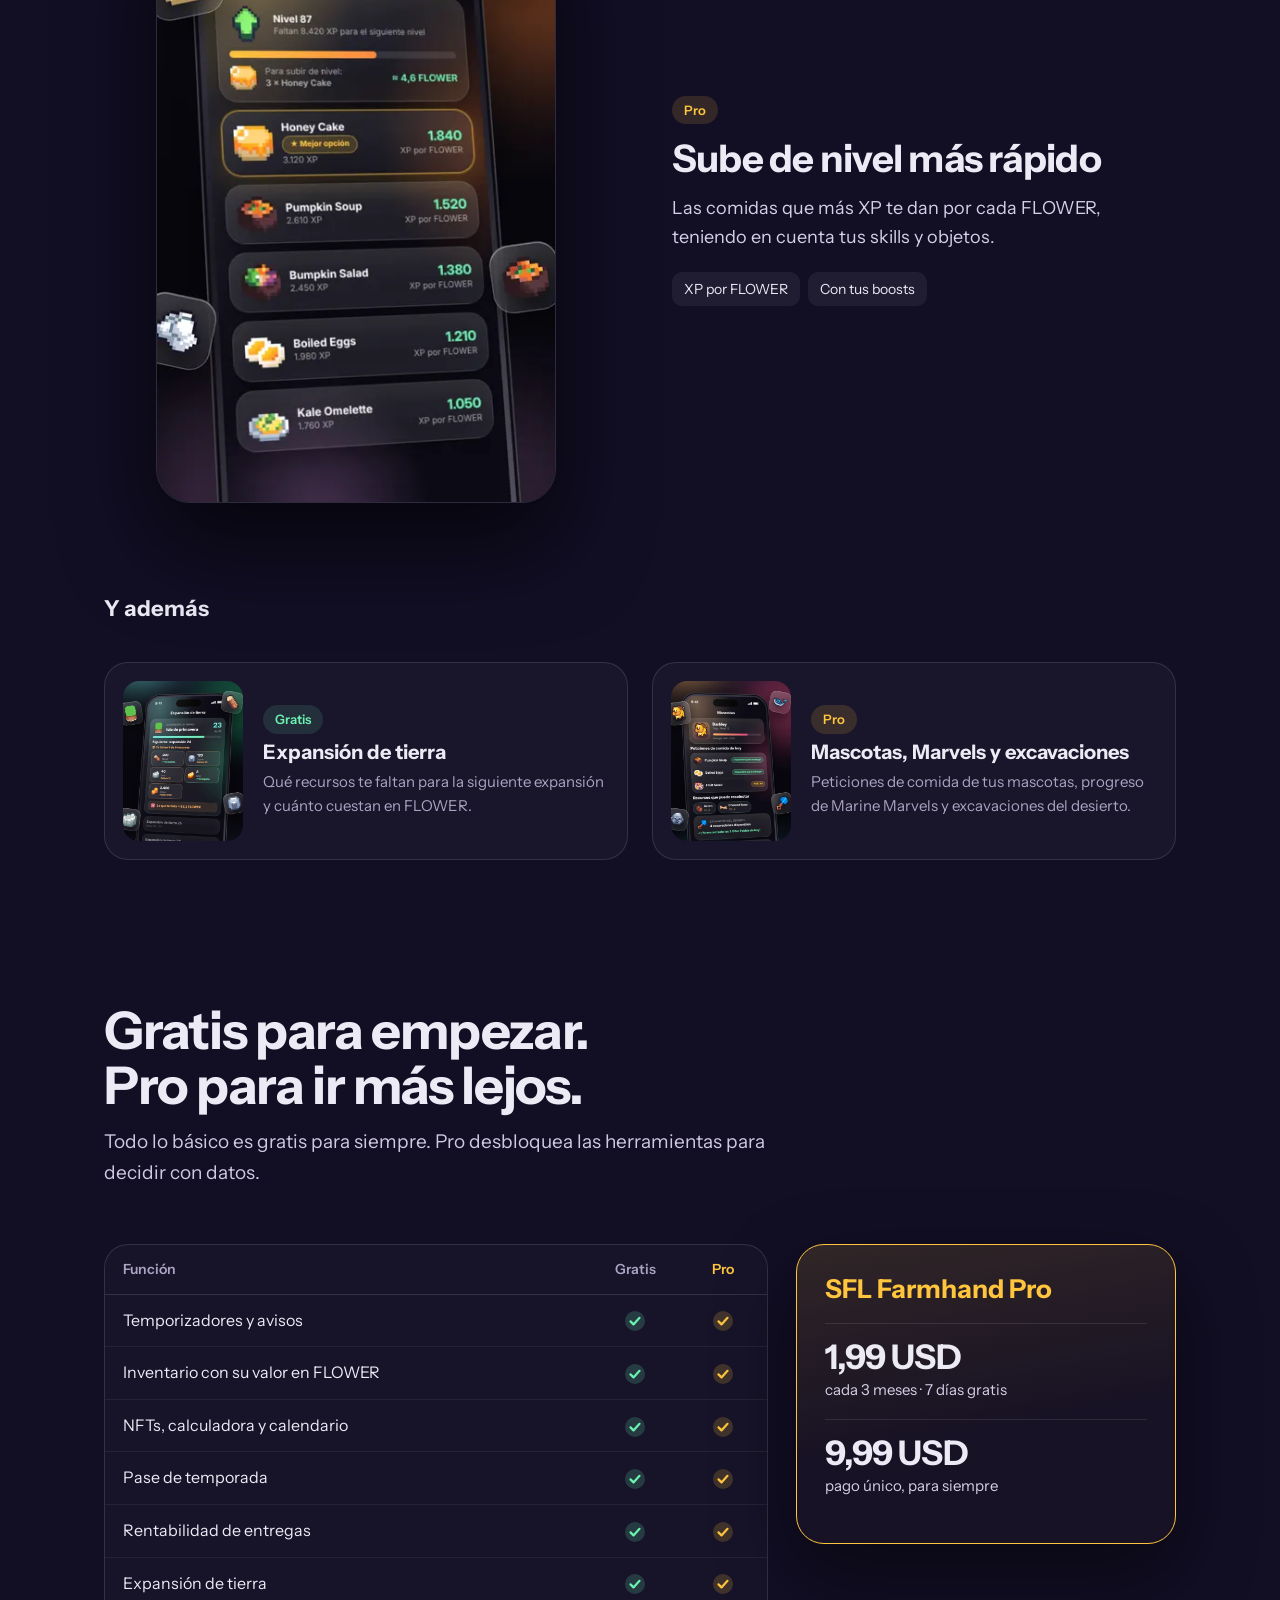
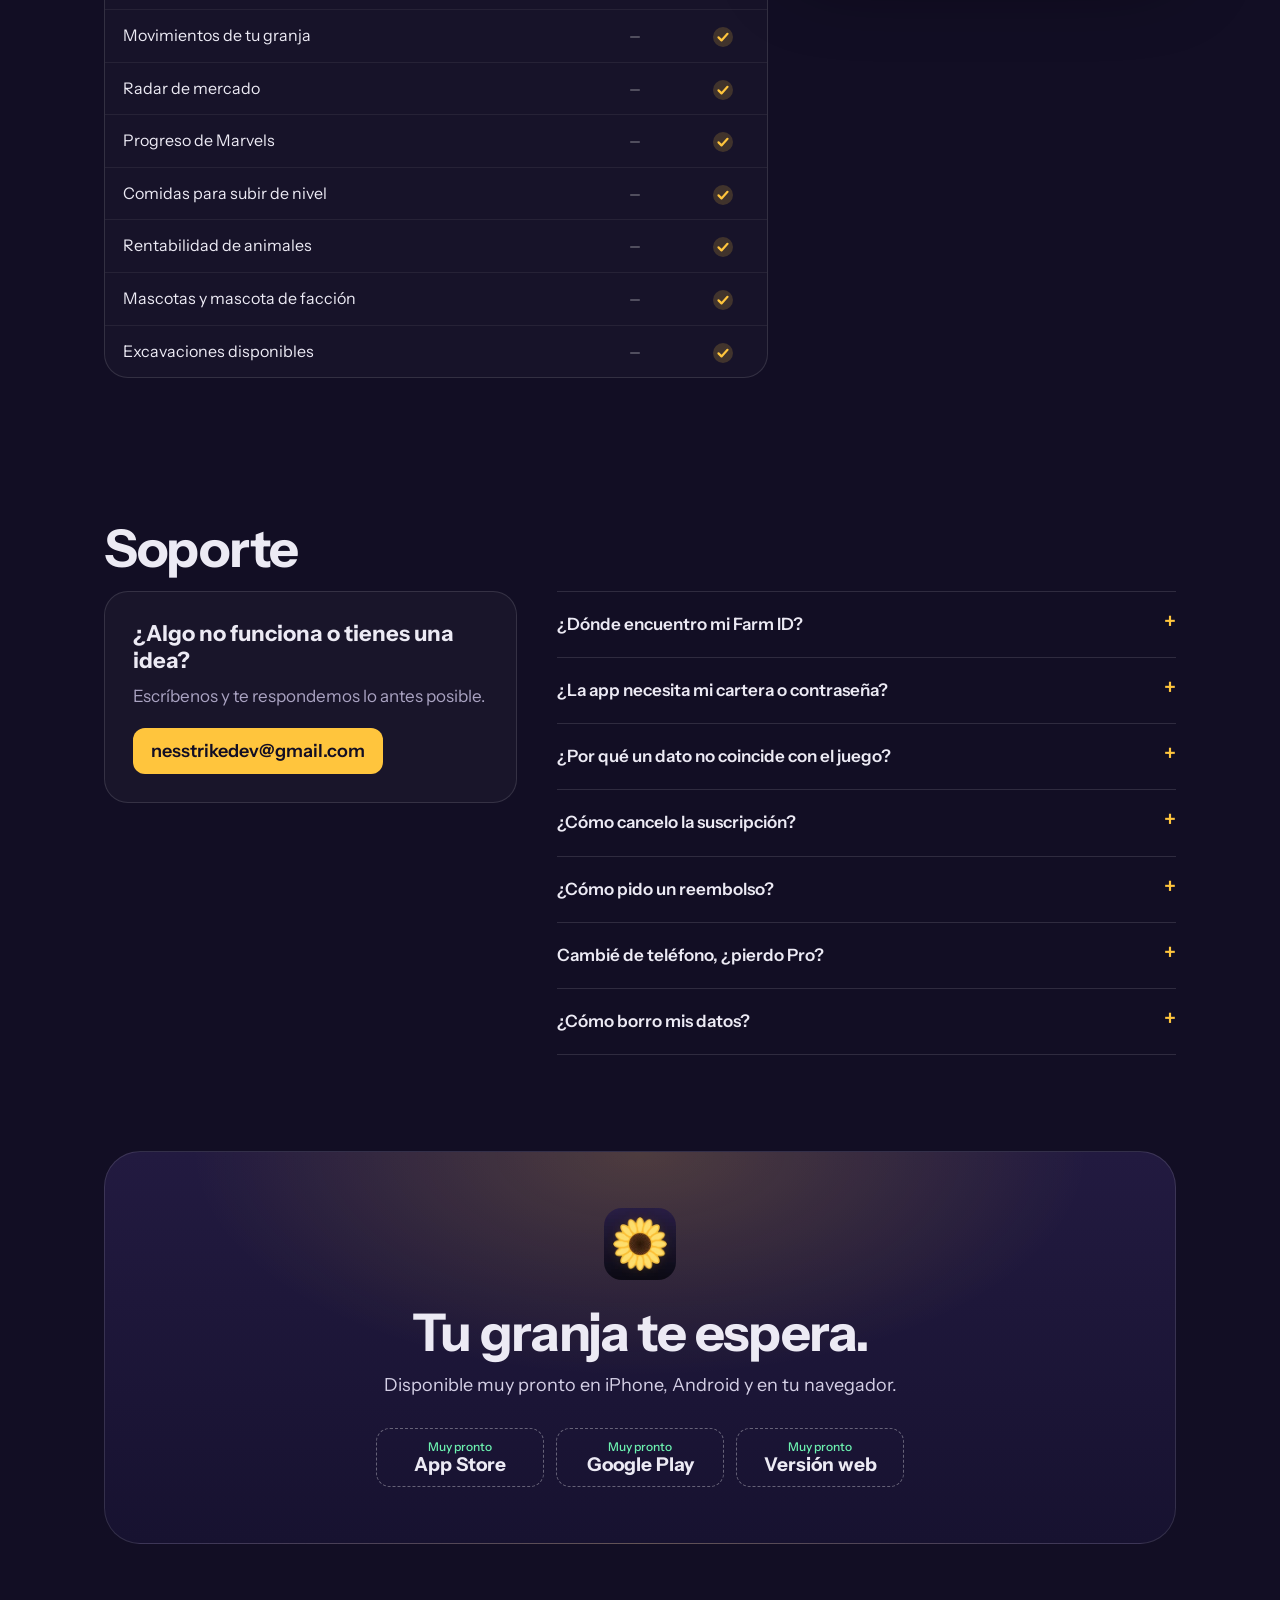
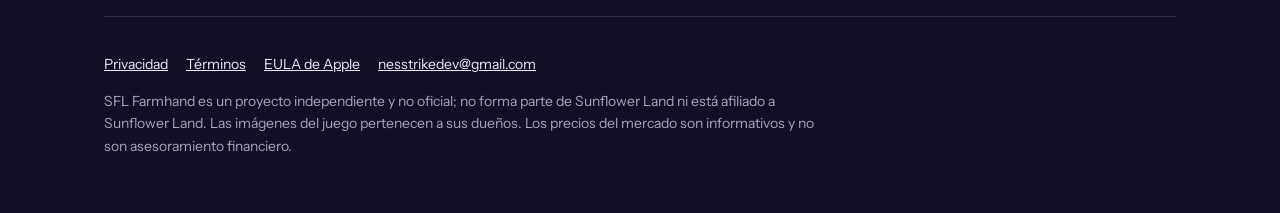
==== commit e287c874: "Update index.html" ====
--- a/index.html
+++ b/index.html
@@ -2,7 +2,7 @@
 <html lang="es">
 <head>
 <meta charset="utf-8">
-<meta name="viewport" content="width=device-width,initial-scale=1">
+<meta name="viewport" content="width=device-width,initial-scale=1,viewport-fit=cover">
 <title>SFL Farmhand · Tu ayudante de granja para Sunflower Land</title>
 <meta name="description" content="Temporizadores en vivo, rentabilidad en FLOWER y radar de mercado para tu granja de Sunflower Land.">
 <meta name="theme-color" content="#120e24">
@@ -11,34 +11,35 @@
 <link rel="preconnect" href="https://fonts.googleapis.com"><link rel="preconnect" href="https://fonts.gstatic.com" crossorigin>
 <link href="https://fonts.googleapis.com/css2?family=Instrument+Sans:wght@400;500;600;700&display=swap" rel="stylesheet">
 <style>
+/* Capa: hero con temporizador vivo · filas de funciones alternadas · tabla Gratis/Pro · soporte en dos columnas · cierre con botones */
 :root{color-scheme:dark;--night:#120e24;--plum:#1e1838;--line:#ffffff1f;--ink:#eceaf4;--muted:#aaa3c2;--sun:#ffc53d;--sun2:#ffb020;--leaf:#6cf2b0;
- --display:'Instrument Sans',system-ui,-apple-system,'Segoe UI',sans-serif;--body:'Instrument Sans',system-ui,-apple-system,'Segoe UI',sans-serif}
+ --font:'Instrument Sans',system-ui,-apple-system,'Segoe UI',sans-serif}
 *{box-sizing:border-box}
 html{scroll-behavior:smooth}
-body{margin:0;background:var(--night);color:var(--ink);font:400 17px/1.6 var(--body);-webkit-font-smoothing:antialiased;
+body{margin:0;background:var(--night);color:var(--ink);font:400 17px/1.6 var(--font);-webkit-font-smoothing:antialiased;
  background-image:radial-gradient(70rem 40rem at 85% -10%,#3a2a12 0%,transparent 60%),radial-gradient(60rem 40rem at -10% 30%,#2a1d55 0%,transparent 60%)}
 a{color:var(--sun)}
-a:focus-visible,button:focus-visible,summary:focus-visible,.store:focus-visible{outline:3px solid var(--sun);outline-offset:3px;border-radius:12px}
+a:focus-visible,summary:focus-visible,.store:focus-visible{outline:3px solid var(--sun);outline-offset:3px;border-radius:12px}
 .wrap{max-width:1120px;margin:0 auto;padding-left:max(24px,env(safe-area-inset-left,0px));padding-right:max(24px,env(safe-area-inset-right,0px))}
 header{display:flex;align-items:center;justify-content:space-between;gap:16px;padding:22px 0}
-.brand{display:flex;align-items:center;gap:12px;white-space:nowrap;color:var(--ink);text-decoration:none;font:600 22px var(--display)}
+.brand{display:flex;align-items:center;gap:12px;color:var(--ink);text-decoration:none;font:700 21px var(--font);white-space:nowrap}
 .brand img{width:40px;height:40px;border-radius:11px}
-nav{display:flex;gap:20px;flex-wrap:wrap;font-size:15px}
+nav{display:flex;gap:22px;flex-wrap:wrap;font-size:15px}
 nav a{color:var(--muted);text-decoration:none}
 nav a:hover{color:var(--ink)}
 
-.hero{display:grid;grid-template-columns:1.1fr .9fr;gap:56px;align-items:center;padding:56px 0 88px}
-h1{font:700 clamp(46px,6.6vw,80px)/1 var(--display);margin:0 0 22px;letter-spacing:-.03em;text-wrap:balance;color:var(--sun)}
+/* Hero */
+.hero{display:grid;grid-template-columns:1.1fr .9fr;gap:56px;align-items:center;padding:56px 0 96px}
+h1{font:700 clamp(46px,6.6vw,80px)/1 var(--font);margin:0 0 22px;letter-spacing:-.03em;color:var(--sun);text-wrap:balance}
 .lead{font-size:20px;color:#d5d0e6;max-width:34ch;margin:0 0 32px}
-.stores{display:flex;gap:14px;flex-wrap:wrap}
-.store{display:flex;flex-direction:column;justify-content:center;min-width:190px;padding:12px 20px;border-radius:14px;
+.stores{display:flex;gap:12px;flex-wrap:wrap}
+.store{display:flex;flex-direction:column;justify-content:center;min-width:168px;padding:11px 18px;border-radius:14px;
  background:#fff;color:#14102a;text-decoration:none;line-height:1.15}
 .store small{font-size:12px;font-weight:500}
-.store b{font-size:20px}
+.store b{font-size:19px}
 .store[aria-disabled="true"]{background:transparent;color:var(--ink);border:1.5px dashed #ffffff55;cursor:default}
 .store[aria-disabled="true"] small{color:var(--leaf)}
 
-/* La tarjeta del temporizador, como en la app */
 .timer{background:linear-gradient(160deg,#ffffff14,#ffffff06);border:1px solid var(--line);border-radius:30px;padding:26px;
  box-shadow:0 30px 80px #0008;max-width:430px;justify-self:end;width:100%}
 .timer p{margin:0;color:var(--muted);font-size:14px}
@@ -49,57 +50,109 @@
 .ring .bg{stroke:#ffffff14}
 .ring .fg{stroke:var(--leaf);stroke-linecap:round;transition:stroke-dashoffset 1s linear}
 .ring img{position:absolute;inset:30px;width:72px;height:72px;border-radius:18px}
-.item{font:600 24px var(--display)}
+.item{font:700 24px var(--font)}
 .cat{color:var(--muted);font-size:14px}
-.count{font:600 46px/1 var(--display);margin:8px 0 4px;font-variant-numeric:tabular-nums}
+.count{font:700 46px/1 var(--font);margin:8px 0 4px;font-variant-numeric:tabular-nums;letter-spacing:-.02em}
 .at{color:var(--muted);font-size:13px}
 .stats{display:grid;grid-template-columns:repeat(3,1fr);gap:10px}
 .stats div{background:#ffffff0d;border-radius:16px;padding:12px 14px}
-.stats b{display:block;font:600 22px var(--display);white-space:nowrap}
+.stats b{display:block;font:700 22px var(--font);white-space:nowrap}
 .stats span{color:var(--muted);font-size:13px}
 
-section{padding:64px 0}
-h2{font:700 clamp(30px,4vw,44px)/1.08 var(--display);margin:0 0 28px;letter-spacing:-.02em;text-wrap:balance}
-.shots{display:flex;gap:18px;overflow-x:auto;scroll-snap-type:x mandatory;padding:4px 24px 18px;margin:0 -24px;scrollbar-width:thin}
-.shots img{flex:none;width:260px;height:auto;border-radius:22px;scroll-snap-align:start;border:1px solid var(--line)}
-
-.plans{display:grid;grid-template-columns:1fr 1fr;gap:24px;align-items:start}
-.plan{border-radius:24px;padding:28px;border:1px solid var(--line);background:#ffffff08}
-.plan.pro{border:1.5px solid var(--sun);background:linear-gradient(160deg,#ffc53d14,#ffffff05)}
-.plan h3{font:600 26px var(--display);margin:0 0 6px}
-.plan .price{color:var(--muted);font-size:15px;margin:0 0 16px;max-width:44ch}
-.plan ul{margin:0;padding:0;list-style:none}
-.plan li{padding:9px 0 9px 28px;border-top:1px solid var(--line);position:relative}
-.plan li::before{content:"";position:absolute;left:4px;top:17px;width:10px;height:10px;border-radius:3px;background:var(--leaf)}
-.plan.pro li::before{background:var(--sun)}
-
-.faq{max-width:760px}
-.faq p.lead2{color:#d5d0e6;margin:-10px 0 22px}
+/* Secciones */
+section{padding:72px 0}
+h2{font:700 clamp(32px,4.4vw,52px)/1.05 var(--font);margin:0 0 14px;letter-spacing:-.025em;text-wrap:balance;max-width:20ch}
+.sublead{color:#cfc9e2;font-size:19px;max-width:52ch;margin:0 0 56px}
+
+/* Funciones: filas alternadas, la captura se recorta para mostrar solo la app */
+.feature{display:grid;grid-template-columns:1fr 1fr;gap:64px;align-items:center;padding:28px 0}
+.feature + .feature{border-top:1px solid var(--line);padding-top:56px;margin-top:28px}
+.feature:nth-of-type(even) .shot{order:-1}
+.shot{position:relative;border-radius:34px;overflow:hidden;aspect-ratio:430/650;max-width:400px;width:100%;justify-self:center;
+ border:1px solid var(--line);box-shadow:0 40px 90px #000a}
+.shot img{width:100%;height:100%;object-fit:cover;object-position:50% 100%;display:block}
+.tag{display:inline-block;font-size:13px;font-weight:600;padding:4px 12px;border-radius:999px;margin-bottom:14px}
+.tag.free{background:#6cf2b01f;color:var(--leaf)}
+.tag.pro{background:#ffc53d24;color:var(--sun)}
+.feature h3{font:700 clamp(28px,3.2vw,38px)/1.1 var(--font);letter-spacing:-.02em;margin:0 0 14px;text-wrap:balance}
+.feature p{color:#d5d0e6;font-size:18px;margin:0 0 20px;max-width:42ch}
+.chips{display:flex;gap:8px;flex-wrap:wrap}
+.chips span{font-size:14px;padding:6px 12px;border-radius:10px;background:#ffffff0f;color:var(--ink)}
+
+.more{display:grid;grid-template-columns:1fr 1fr;gap:24px;margin-top:40px}
+.mini{display:grid;grid-template-columns:120px 1fr;gap:20px;align-items:center;padding:18px;border-radius:24px;background:#ffffff08;border:1px solid var(--line)}
+.mini .thumb{border-radius:16px;overflow:hidden;aspect-ratio:3/4}
+.mini .thumb img{width:100%;height:100%;object-fit:cover;object-position:50% 70%;display:block}
+.mini h4{font:700 20px/1.2 var(--font);margin:6px 0 6px}
+.mini p{margin:0;color:var(--muted);font-size:15px}
+.mini .tag{margin:0}
+.more-title{font:700 22px var(--font);margin:64px 0 0}
+
+/* Gratis vs Pro */
+.compare{display:grid;grid-template-columns:1.4fr .8fr;gap:28px;align-items:start}
+.tablewrap{overflow-x:auto;border-radius:24px;border:1px solid var(--line);background:#ffffff06}
+table{width:100%;border-collapse:collapse;font-size:16px}
+th,td{padding:13px 18px;text-align:left}
+th{font-size:14px;color:var(--muted);font-weight:600;border-bottom:1px solid var(--line)}
+td{border-top:1px solid #ffffff10}
+tr:first-child td{border-top:0}
+th.c,td.c{text-align:center;width:88px}
+th.pro{color:var(--sun)}
+td.c svg{width:20px;height:20px;vertical-align:middle}
+.price{position:sticky;top:24px;border-radius:28px;padding:28px;border:1.5px solid var(--sun);
+ background:linear-gradient(170deg,#ffc53d22,#ffc53d06 60%);box-shadow:0 30px 80px #0007}
+.price h3{font:700 26px var(--font);margin:0 0 18px;color:var(--sun)}
+.opt{padding:16px 0;border-top:1px solid #ffffff1a}
+.opt b{display:block;font:700 34px/1.05 var(--font);letter-spacing:-.02em}
+.opt span{color:#d5d0e6;font-size:15px}
+
+/* Soporte */
+.support{display:grid;grid-template-columns:.8fr 1.2fr;gap:40px;align-items:start}
+.contact{border-radius:24px;padding:28px;background:#ffffff08;border:1px solid var(--line)}
+.contact h3{font:700 22px/1.25 var(--font);margin:0 0 8px}
+.contact p{color:var(--muted);margin:0 0 18px}
+.mail{display:inline-block;font:600 18px var(--font);color:var(--night);background:var(--sun);padding:12px 18px;border-radius:12px;text-decoration:none;word-break:break-all}
 details{border-top:1px solid var(--line);padding:4px 0}
 details:last-of-type{border-bottom:1px solid var(--line)}
-summary{cursor:pointer;padding:14px 0;font-weight:600;list-style:none;display:flex;justify-content:space-between;gap:16px}
+summary{cursor:pointer;padding:15px 0;font-weight:600;list-style:none;display:flex;justify-content:space-between;gap:16px}
 summary::-webkit-details-marker{display:none}
-summary::after{content:"+";font:600 22px var(--display);color:var(--sun)}
+summary::after{content:"+";font:600 22px/1 var(--font);color:var(--sun)}
 details[open] summary::after{content:"−"}
 details p{margin:0 0 16px;color:#cfc9e2}
 
-footer{padding:40px 0 56px;border-top:1px solid var(--line);color:var(--muted);font-size:14px}
+/* Cierre */
+.cta{margin:24px 0 72px;border-radius:36px;padding:56px 48px;text-align:center;border:1px solid var(--line);
+ background:radial-gradient(40rem 20rem at 50% 0%,#ffc53d33,transparent 70%),linear-gradient(180deg,#221a40,#171230)}
+.cta img{width:72px;height:72px;border-radius:18px;margin-bottom:18px}
+.cta h2{margin:0 auto 10px}
+.cta p{color:#d5d0e6;margin:0 0 28px;font-size:18px}
+.cta .stores{justify-content:center}
+
+footer{padding:36px 0 56px;border-top:1px solid var(--line);color:var(--muted);font-size:14px}
 footer .links{display:flex;gap:18px;flex-wrap:wrap;margin-bottom:14px}
 footer a{color:var(--ink)}
 footer p{max-width:80ch;margin:0}
 
-@media (max-width:860px){
+@media (max-width:900px){
  .hero{grid-template-columns:1fr;gap:40px;padding-top:24px}
  .timer{justify-self:stretch;max-width:none}
- .plans{grid-template-columns:1fr}
+ .feature{grid-template-columns:1fr;gap:28px}
+ .feature:nth-of-type(even) .shot{order:0}
+ .shot{max-width:340px}
+ .more,.compare,.support{grid-template-columns:1fr}
+ .price{position:static}
 }
-@media (max-width:520px){
+@media (max-width:560px){
  .wrap{padding-left:max(16px,env(safe-area-inset-left,0px));padding-right:max(16px,env(safe-area-inset-right,0px))}
- .shots{padding:4px 16px 18px;margin:0 -16px}
- nav{gap:14px}
+ nav{gap:14px}.nav-x{display:none}
  .row{gap:16px}.ring{width:104px;height:104px}.ring img{inset:24px;width:56px;height:56px}
- .count{font-size:38px}.store{flex:1 1 0;min-width:0;padding:12px 16px}.store b{font-size:18px}
- .stats b{font-size:17px}.stats div{padding:10px 12px}.nav-x{display:none}
+ .count{font-size:38px}
+ .store{flex:1 1 140px;min-width:0;padding:11px 14px}.store b{font-size:17px}
+ .stats b{font-size:17px}.stats div{padding:10px 12px}
+ section{padding:56px 0}.sublead{margin-bottom:36px}
+ .mini{grid-template-columns:92px 1fr;gap:14px;padding:14px}
+ th,td{padding:12px 12px}th.c,td.c{width:64px}
+ .cta{padding:40px 20px;border-radius:28px}
 }
 @media (prefers-reduced-motion:reduce){html{scroll-behavior:auto}.ring .fg{transition:none}}
 </style>
@@ -108,7 +161,7 @@
 <div class="wrap">
 <header>
  <a class="brand" href="index.html"><img src="img/icon.webp" alt="" width="40" height="40">SFL Farmhand</a>
- <nav><a href="#soporte">Soporte</a><a class="nav-x" href="privacy.html">Privacidad</a><a class="nav-x" href="terms.html">Términos</a><a href="index-en.html" hreflang="en">English</a></nav>
+ <nav><a class="nav-x" href="#funciones">Funciones</a><a class="nav-x" href="#pro">Pro</a><a href="#soporte">Soporte</a><a href="index-en.html" hreflang="en">English</a></nav>
 </header>
 
 <main>
@@ -116,7 +169,7 @@
  <div>
   <h1>Tu granja, al segundo.</h1>
   <p class="lead">Escribe tu Farm ID y mira cuánto falta para cada cosecha, qué entrega te deja más FLOWER y hacia dónde va el mercado.</p>
-  <div class="stores"><span class="store" role="link" aria-disabled="true"><small>Muy pronto</small><b>App Store</b></span><span class="store" role="link" aria-disabled="true"><small>Muy pronto</small><b>Google Play</b></span></div>
+  <div class="stores"><span class="store" role="link" aria-disabled="true"><small>Muy pronto</small><b>App Store</b></span><span class="store" role="link" aria-disabled="true"><small>Muy pronto</small><b>Google Play</b></span><span class="store" role="link" aria-disabled="true"><small>Muy pronto</small><b>Versión web</b></span></div>
  </div>
  <div class="timer" aria-hidden="true">
   <p>Siguiente en estar listo</p>
@@ -128,24 +181,44 @@
  </div>
 </div>
 
-<section aria-labelledby="h-shots">
- <h2 id="h-shots">Lo que ves en la app</h2>
- <div class="shots" tabindex="0"><img src="img/es_1.webp" alt="Inicio con temporizadores" width="430" height="932" loading="lazy"><img src="img/es_2.webp" alt="Rentabilidad de entregas" width="430" height="932" loading="lazy"><img src="img/es_3.webp" alt="Radar de mercado" width="430" height="932" loading="lazy"><img src="img/es_4.webp" alt="Comidas para subir de nivel" width="430" height="932" loading="lazy"><img src="img/es_5.webp" alt="Expansión de tierra" width="430" height="932" loading="lazy"><img src="img/es_6.webp" alt="Mascotas y Marvels" width="430" height="932" loading="lazy"></div>
+<section id="funciones" aria-labelledby="h-feat">
+ <h2 id="h-feat">Todo lo que pasa en tu granja, en tu bolsillo</h2>
+ <p class="sublead">Lee los datos públicos de tu granja con tu Farm ID. Sin contraseñas, sin cartera, sin registrarte.</p>
+ <article class="feature"><div><span class="tag free">Gratis</span><h3>Cada cosecha, a tiempo</h3><p>Temporizadores en vivo de cultivos, frutales, invernadero, animales, cocina, compost y recursos. Te avisamos en el teléfono cuando algo está listo.</p><div class="chips"><span>Avisos por categoría</span><span>Se actualiza cada minuto</span></div></div><div class="shot"><img src="img/es_1.webp" alt="Cada cosecha, a tiempo" width="430" height="932" loading="lazy"></div></article><article class="feature"><div><span class="tag free">Gratis</span><h3>Entrega solo lo que deja ganancia</h3><p>Compara lo que te cuesta cada pedido con lo que te paga, en FLOWER y con precios reales del mercado.</p><div class="chips"><span>Ganancia por pedido</span><span>Precios del mercado</span></div></div><div class="shot"><img src="img/es_2.webp" alt="Entrega solo lo que deja ganancia" width="430" height="932" loading="lazy"></div></article><article class="feature"><div><span class="tag pro">Pro</span><h3>Anticípate al mercado</h3><p>El radar marca lo que sube y lo que baja por día, semana y mes, y te sugiere ideas de compra y venta.</p><div class="chips"><span>Subidas y bajadas</span><span>Ideas de inversión</span></div></div><div class="shot"><img src="img/es_3.webp" alt="Anticípate al mercado" width="430" height="932" loading="lazy"></div></article><article class="feature"><div><span class="tag pro">Pro</span><h3>Sube de nivel más rápido</h3><p>Las comidas que más XP te dan por cada FLOWER, teniendo en cuenta tus skills y objetos.</p><div class="chips"><span>XP por FLOWER</span><span>Con tus boosts</span></div></div><div class="shot"><img src="img/es_4.webp" alt="Sube de nivel más rápido" width="430" height="932" loading="lazy"></div></article>
+ <h3 class="more-title">Y además</h3>
+ <div class="more"><div class="mini"><div class="thumb"><img src="img/es_5.webp" alt="" width="430" height="932" loading="lazy"></div><div><span class="tag free">Gratis</span><h4>Expansión de tierra</h4><p>Qué recursos te faltan para la siguiente expansión y cuánto cuestan en FLOWER.</p></div></div><div class="mini"><div class="thumb"><img src="img/es_6.webp" alt="" width="430" height="932" loading="lazy"></div><div><span class="tag pro">Pro</span><h4>Mascotas, Marvels y excavaciones</h4><p>Peticiones de comida de tus mascotas, progreso de Marine Marvels y excavaciones del desierto.</p></div></div></div>
 </section>
 
-<section aria-labelledby="h-plans">
+<section id="pro" aria-labelledby="h-plans">
  <h2 id="h-plans">Gratis para empezar. Pro para ir más lejos.</h2>
- <div class="plans">
-  <div class="plan"><h3>Gratis</h3><ul><li>Temporizadores de toda la granja y avisos</li><li>Inventario con su valor en FLOWER</li><li>NFTs, calculadora y calendario</li><li>Pase de temporada</li><li>Rentabilidad de entregas</li><li>Expansión de tierra</li></ul></div>
-  <div class="plan pro"><h3>SFL Farmhand Pro</h3><p class="price">1,99 USD cada 3 meses (7 días gratis la primera vez) o un pago único de 9,99 USD.</p><ul><li>Movimientos de tu granja</li><li>Radar de mercado</li><li>Progreso de Marvels</li><li>Comidas para subir de nivel</li><li>Rentabilidad de animales</li><li>Mascotas y mascota de facción</li><li>Excavaciones disponibles</li></ul></div>
+ <p class="sublead">Todo lo básico es gratis para siempre. Pro desbloquea las herramientas para decidir con datos.</p>
+ <div class="compare">
+  <div class="tablewrap"><table>
+   <thead><tr><th>Función</th><th class="c">Gratis</th><th class="c pro">Pro</th></tr></thead>
+   <tbody><tr><td>Temporizadores y avisos</td><td class="c" aria-label="Incluido"><svg viewBox="0 0 20 20" aria-hidden="true"><circle cx="10" cy="10" r="10" fill="#6cf2b0" opacity=".18"/><path d="M5.5 10.4l3 3 6-6.6" fill="none" stroke="#6cf2b0" stroke-width="2.2" stroke-linecap="round" stroke-linejoin="round"/></svg></td><td class="c" aria-label="Incluido"><svg viewBox="0 0 20 20" aria-hidden="true"><circle cx="10" cy="10" r="10" fill="#ffc53d" opacity=".18"/><path d="M5.5 10.4l3 3 6-6.6" fill="none" stroke="#ffc53d" stroke-width="2.2" stroke-linecap="round" stroke-linejoin="round"/></svg></td></tr><tr><td>Inventario con su valor en FLOWER</td><td class="c" aria-label="Incluido"><svg viewBox="0 0 20 20" aria-hidden="true"><circle cx="10" cy="10" r="10" fill="#6cf2b0" opacity=".18"/><path d="M5.5 10.4l3 3 6-6.6" fill="none" stroke="#6cf2b0" stroke-width="2.2" stroke-linecap="round" stroke-linejoin="round"/></svg></td><td class="c" aria-label="Incluido"><svg viewBox="0 0 20 20" aria-hidden="true"><circle cx="10" cy="10" r="10" fill="#ffc53d" opacity=".18"/><path d="M5.5 10.4l3 3 6-6.6" fill="none" stroke="#ffc53d" stroke-width="2.2" stroke-linecap="round" stroke-linejoin="round"/></svg></td></tr><tr><td>NFTs, calculadora y calendario</td><td class="c" aria-label="Incluido"><svg viewBox="0 0 20 20" aria-hidden="true"><circle cx="10" cy="10" r="10" fill="#6cf2b0" opacity=".18"/><path d="M5.5 10.4l3 3 6-6.6" fill="none" stroke="#6cf2b0" stroke-width="2.2" stroke-linecap="round" stroke-linejoin="round"/></svg></td><td class="c" aria-label="Incluido"><svg viewBox="0 0 20 20" aria-hidden="true"><circle cx="10" cy="10" r="10" fill="#ffc53d" opacity=".18"/><path d="M5.5 10.4l3 3 6-6.6" fill="none" stroke="#ffc53d" stroke-width="2.2" stroke-linecap="round" stroke-linejoin="round"/></svg></td></tr><tr><td>Pase de temporada</td><td class="c" aria-label="Incluido"><svg viewBox="0 0 20 20" aria-hidden="true"><circle cx="10" cy="10" r="10" fill="#6cf2b0" opacity=".18"/><path d="M5.5 10.4l3 3 6-6.6" fill="none" stroke="#6cf2b0" stroke-width="2.2" stroke-linecap="round" stroke-linejoin="round"/></svg></td><td class="c" aria-label="Incluido"><svg viewBox="0 0 20 20" aria-hidden="true"><circle cx="10" cy="10" r="10" fill="#ffc53d" opacity=".18"/><path d="M5.5 10.4l3 3 6-6.6" fill="none" stroke="#ffc53d" stroke-width="2.2" stroke-linecap="round" stroke-linejoin="round"/></svg></td></tr><tr><td>Rentabilidad de entregas</td><td class="c" aria-label="Incluido"><svg viewBox="0 0 20 20" aria-hidden="true"><circle cx="10" cy="10" r="10" fill="#6cf2b0" opacity=".18"/><path d="M5.5 10.4l3 3 6-6.6" fill="none" stroke="#6cf2b0" stroke-width="2.2" stroke-linecap="round" stroke-linejoin="round"/></svg></td><td class="c" aria-label="Incluido"><svg viewBox="0 0 20 20" aria-hidden="true"><circle cx="10" cy="10" r="10" fill="#ffc53d" opacity=".18"/><path d="M5.5 10.4l3 3 6-6.6" fill="none" stroke="#ffc53d" stroke-width="2.2" stroke-linecap="round" stroke-linejoin="round"/></svg></td></tr><tr><td>Expansión de tierra</td><td class="c" aria-label="Incluido"><svg viewBox="0 0 20 20" aria-hidden="true"><circle cx="10" cy="10" r="10" fill="#6cf2b0" opacity=".18"/><path d="M5.5 10.4l3 3 6-6.6" fill="none" stroke="#6cf2b0" stroke-width="2.2" stroke-linecap="round" stroke-linejoin="round"/></svg></td><td class="c" aria-label="Incluido"><svg viewBox="0 0 20 20" aria-hidden="true"><circle cx="10" cy="10" r="10" fill="#ffc53d" opacity=".18"/><path d="M5.5 10.4l3 3 6-6.6" fill="none" stroke="#ffc53d" stroke-width="2.2" stroke-linecap="round" stroke-linejoin="round"/></svg></td></tr><tr><td>Movimientos de tu granja</td><td class="c" aria-label="No incluido"><svg viewBox="0 0 20 20" aria-hidden="true"><path d="M6 10h8" stroke="#ffffff40" stroke-width="2.2" stroke-linecap="round"/></svg></td><td class="c" aria-label="Incluido"><svg viewBox="0 0 20 20" aria-hidden="true"><circle cx="10" cy="10" r="10" fill="#ffc53d" opacity=".18"/><path d="M5.5 10.4l3 3 6-6.6" fill="none" stroke="#ffc53d" stroke-width="2.2" stroke-linecap="round" stroke-linejoin="round"/></svg></td></tr><tr><td>Radar de mercado</td><td class="c" aria-label="No incluido"><svg viewBox="0 0 20 20" aria-hidden="true"><path d="M6 10h8" stroke="#ffffff40" stroke-width="2.2" stroke-linecap="round"/></svg></td><td class="c" aria-label="Incluido"><svg viewBox="0 0 20 20" aria-hidden="true"><circle cx="10" cy="10" r="10" fill="#ffc53d" opacity=".18"/><path d="M5.5 10.4l3 3 6-6.6" fill="none" stroke="#ffc53d" stroke-width="2.2" stroke-linecap="round" stroke-linejoin="round"/></svg></td></tr><tr><td>Progreso de Marvels</td><td class="c" aria-label="No incluido"><svg viewBox="0 0 20 20" aria-hidden="true"><path d="M6 10h8" stroke="#ffffff40" stroke-width="2.2" stroke-linecap="round"/></svg></td><td class="c" aria-label="Incluido"><svg viewBox="0 0 20 20" aria-hidden="true"><circle cx="10" cy="10" r="10" fill="#ffc53d" opacity=".18"/><path d="M5.5 10.4l3 3 6-6.6" fill="none" stroke="#ffc53d" stroke-width="2.2" stroke-linecap="round" stroke-linejoin="round"/></svg></td></tr><tr><td>Comidas para subir de nivel</td><td class="c" aria-label="No incluido"><svg viewBox="0 0 20 20" aria-hidden="true"><path d="M6 10h8" stroke="#ffffff40" stroke-width="2.2" stroke-linecap="round"/></svg></td><td class="c" aria-label="Incluido"><svg viewBox="0 0 20 20" aria-hidden="true"><circle cx="10" cy="10" r="10" fill="#ffc53d" opacity=".18"/><path d="M5.5 10.4l3 3 6-6.6" fill="none" stroke="#ffc53d" stroke-width="2.2" stroke-linecap="round" stroke-linejoin="round"/></svg></td></tr><tr><td>Rentabilidad de animales</td><td class="c" aria-label="No incluido"><svg viewBox="0 0 20 20" aria-hidden="true"><path d="M6 10h8" stroke="#ffffff40" stroke-width="2.2" stroke-linecap="round"/></svg></td><td class="c" aria-label="Incluido"><svg viewBox="0 0 20 20" aria-hidden="true"><circle cx="10" cy="10" r="10" fill="#ffc53d" opacity=".18"/><path d="M5.5 10.4l3 3 6-6.6" fill="none" stroke="#ffc53d" stroke-width="2.2" stroke-linecap="round" stroke-linejoin="round"/></svg></td></tr><tr><td>Mascotas y mascota de facción</td><td class="c" aria-label="No incluido"><svg viewBox="0 0 20 20" aria-hidden="true"><path d="M6 10h8" stroke="#ffffff40" stroke-width="2.2" stroke-linecap="round"/></svg></td><td class="c" aria-label="Incluido"><svg viewBox="0 0 20 20" aria-hidden="true"><circle cx="10" cy="10" r="10" fill="#ffc53d" opacity=".18"/><path d="M5.5 10.4l3 3 6-6.6" fill="none" stroke="#ffc53d" stroke-width="2.2" stroke-linecap="round" stroke-linejoin="round"/></svg></td></tr><tr><td>Excavaciones disponibles</td><td class="c" aria-label="No incluido"><svg viewBox="0 0 20 20" aria-hidden="true"><path d="M6 10h8" stroke="#ffffff40" stroke-width="2.2" stroke-linecap="round"/></svg></td><td class="c" aria-label="Incluido"><svg viewBox="0 0 20 20" aria-hidden="true"><circle cx="10" cy="10" r="10" fill="#ffc53d" opacity=".18"/><path d="M5.5 10.4l3 3 6-6.6" fill="none" stroke="#ffc53d" stroke-width="2.2" stroke-linecap="round" stroke-linejoin="round"/></svg></td></tr></tbody>
+  </table></div>
+  <div class="price">
+   <h3>SFL Farmhand Pro</h3>
+   <div class="opt"><b>1,99 USD</b><span>cada 3 meses · 7 días gratis</span></div>
+   <div class="opt"><b>9,99 USD</b><span>pago único, para siempre</span></div>
+  </div>
  </div>
 </section>
 
-<section id="soporte" class="faq" aria-labelledby="h-faq">
- <h2 id="h-faq">Soporte</h2>
- <p class="lead2">¿Dudas, errores o ideas? Escríbenos a <a href="mailto:nesstrikedev@gmail.com">nesstrikedev@gmail.com</a></p>
- <details><summary>¿Dónde encuentro mi Farm ID?</summary><p>Es el número que aparece junto a tu nombre en el juego.</p></details><details><summary>¿La app necesita mi cartera o contraseña?</summary><p>No. Solo usa tu Farm ID público; nunca te pedirá claves privadas ni frases de recuperación.</p></details><details><summary>¿Por qué un dato no coincide con el juego?</summary><p>La app muestra lo último que el juego guardó en el servidor, y algunos valores son estimaciones. Desliza hacia abajo para actualizar.</p></details><details><summary>¿Cómo cancelo la suscripción?</summary><p>iPhone: Ajustes → tu nombre → Suscripciones. Android: Google Play → Perfil → Pagos y suscripciones. Cancela al menos 24 horas antes del final del periodo para que no se renueve.</p></details><details><summary>¿Cómo pido un reembolso?</summary><p>Los pagos los gestiona la tienda: en reportaproblem.apple.com (App Store) o en el historial de compras de Google Play.</p></details><details><summary>Cambié de teléfono, ¿pierdo Pro?</summary><p>No. Entra con la misma cuenta de Apple o Google y pulsa "Restaurar compras" en Ajustes → SFL Farmhand Pro.</p></details><details><summary>¿Cómo borro mis datos?</summary><p>En Ajustes → Legal y privacidad → "Borrar todos los datos de la app", o desinstalando la app. Tus compras no se pierden.</p></details>
+<section id="soporte" aria-labelledby="h-sup">
+ <h2 id="h-sup">Soporte</h2>
+ <div class="support">
+  <div class="contact"><h3>¿Algo no funciona o tienes una idea?</h3><p>Escríbenos y te respondemos lo antes posible.</p><a class="mail" href="mailto:nesstrikedev@gmail.com">nesstrikedev@gmail.com</a></div>
+  <div class="faq"><details><summary>¿Dónde encuentro mi Farm ID?</summary><p>Es el número que aparece junto a tu nombre en el juego.</p></details><details><summary>¿La app necesita mi cartera o contraseña?</summary><p>No. Solo usa tu Farm ID público; nunca te pedirá claves privadas ni frases de recuperación.</p></details><details><summary>¿Por qué un dato no coincide con el juego?</summary><p>La app muestra lo último que el juego guardó en el servidor, y algunos valores son estimaciones. Desliza hacia abajo para actualizar.</p></details><details><summary>¿Cómo cancelo la suscripción?</summary><p>iPhone: Ajustes → tu nombre → Suscripciones. Android: Google Play → Perfil → Pagos y suscripciones. Cancela al menos 24 horas antes del final del periodo para que no se renueve.</p></details><details><summary>¿Cómo pido un reembolso?</summary><p>Los pagos los gestiona la tienda: en reportaproblem.apple.com (App Store) o en el historial de compras de Google Play.</p></details><details><summary>Cambié de teléfono, ¿pierdo Pro?</summary><p>No. Entra con la misma cuenta de Apple o Google y pulsa "Restaurar compras" en Ajustes → SFL Farmhand Pro.</p></details><details><summary>¿Cómo borro mis datos?</summary><p>En Ajustes → Legal y privacidad → "Borrar todos los datos de la app", o desinstalando la app. Tus compras no se pierden.</p></details></div>
+ </div>
 </section>
+
+<div class="cta">
+ <img src="img/icon.webp" alt="" width="72" height="72">
+ <h2>Tu granja te espera.</h2>
+ <p>Disponible muy pronto en iPhone, Android y en tu navegador.</p>
+ <div class="stores"><span class="store" role="link" aria-disabled="true"><small>Muy pronto</small><b>App Store</b></span><span class="store" role="link" aria-disabled="true"><small>Muy pronto</small><b>Google Play</b></span><span class="store" role="link" aria-disabled="true"><small>Muy pronto</small><b>Versión web</b></span></div>
+</div>
 </main>
 
 <footer>
@@ -159,8 +232,7 @@
   var el = document.getElementById('count'), fg = document.getElementById('fg'), at = document.getElementById('at');
   var C = 2*Math.PI*58; fg.style.strokeDasharray = C;
   var reduce = window.matchMedia('(prefers-reduced-motion: reduce)').matches;
-  var ready = new Date(Date.now() + left*1000);
-  at.textContent = ready.toLocaleTimeString(document.documentElement.lang, {hour:'2-digit', minute:'2-digit'});
+  at.textContent = new Date(Date.now() + left*1000).toLocaleTimeString(document.documentElement.lang, {hour:'2-digit', minute:'2-digit'});
   function draw(){
     var m = Math.floor(left/60), s = left%60;
     el.textContent = m + 'm ' + (s<10?'0':'') + s + 's';
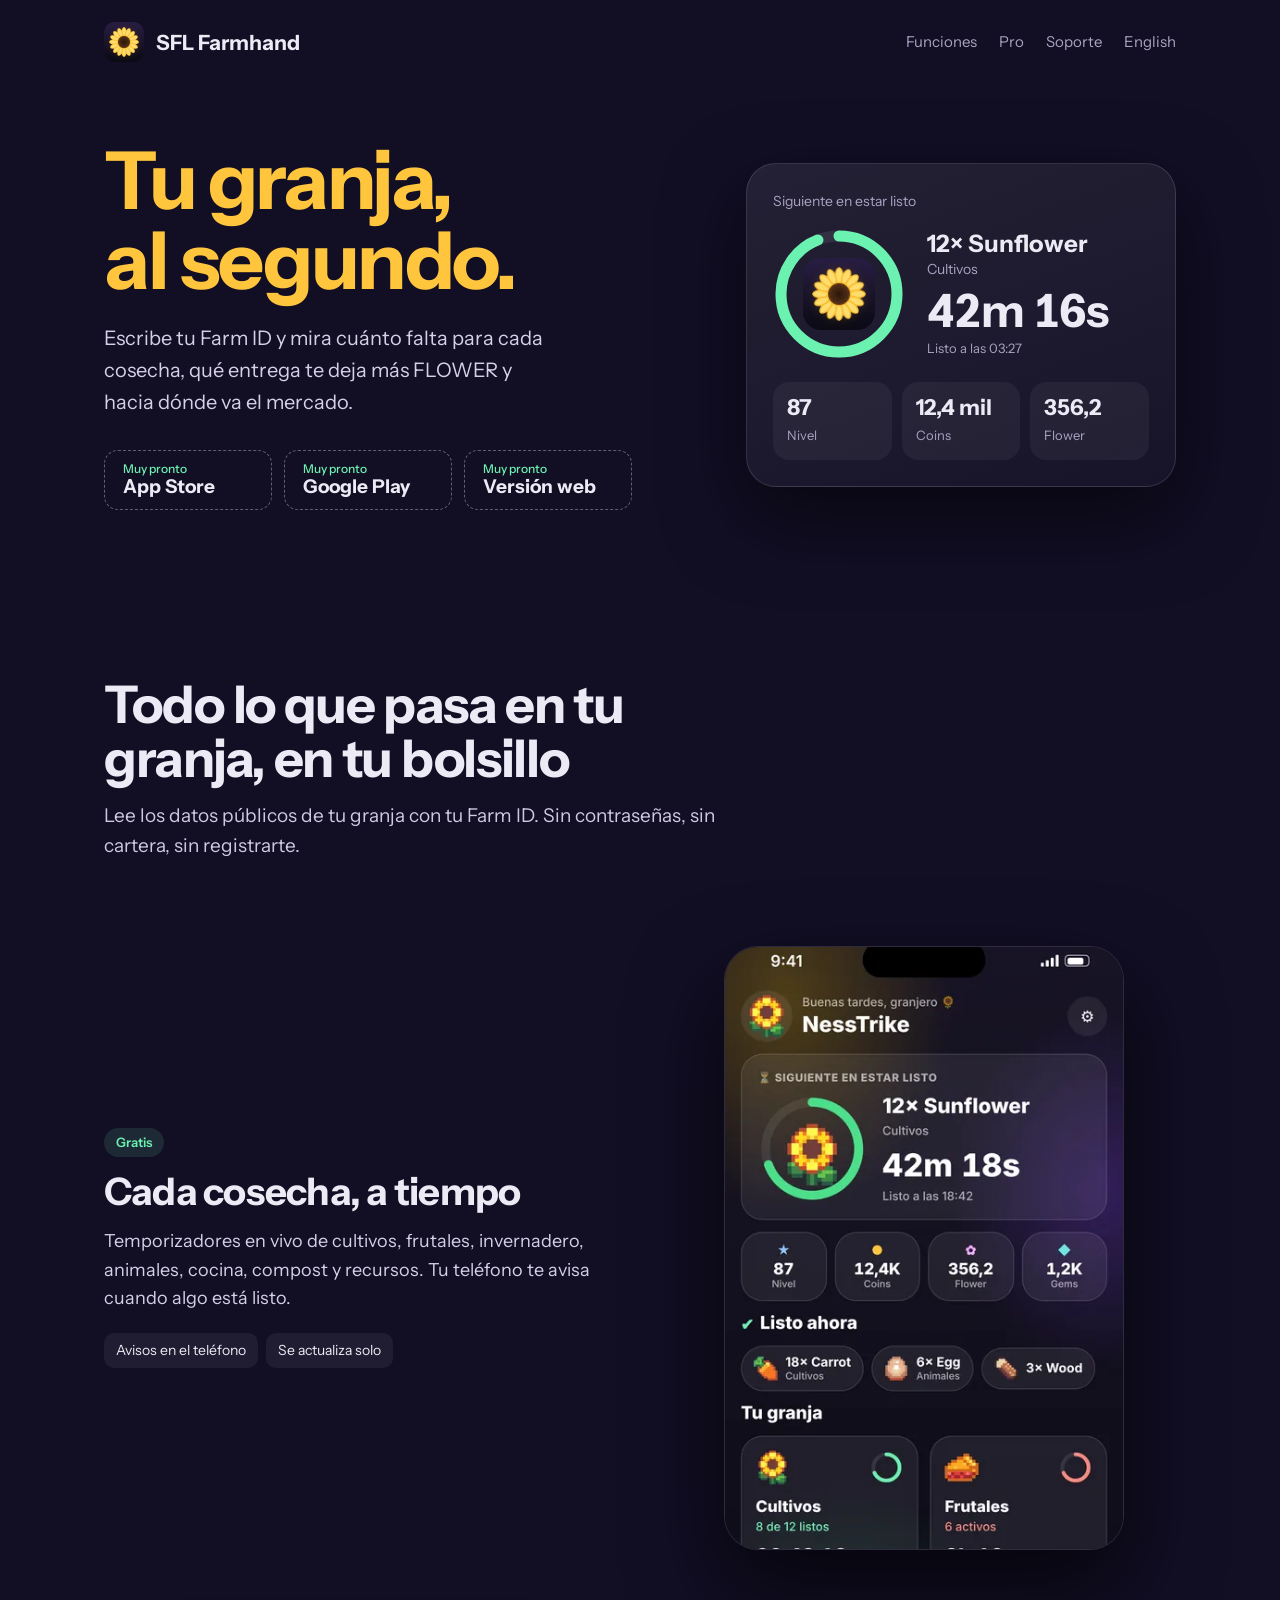
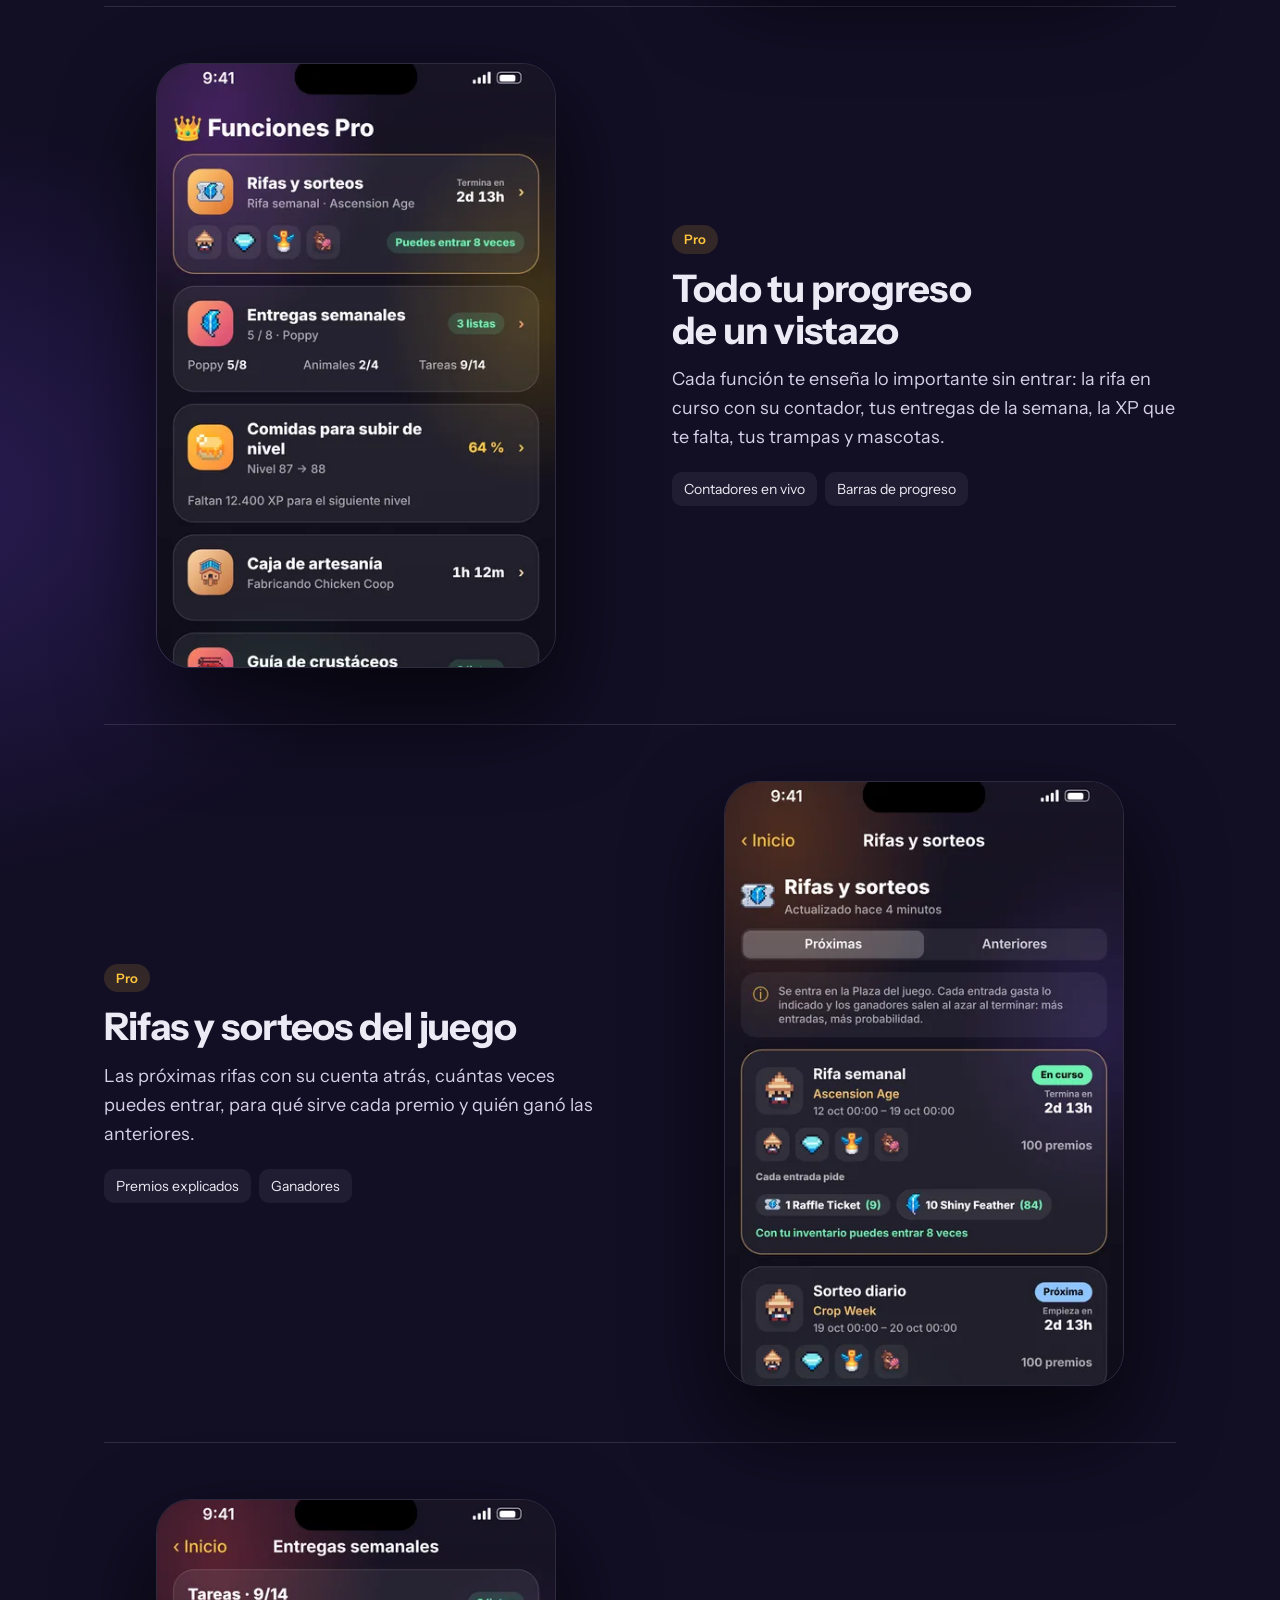
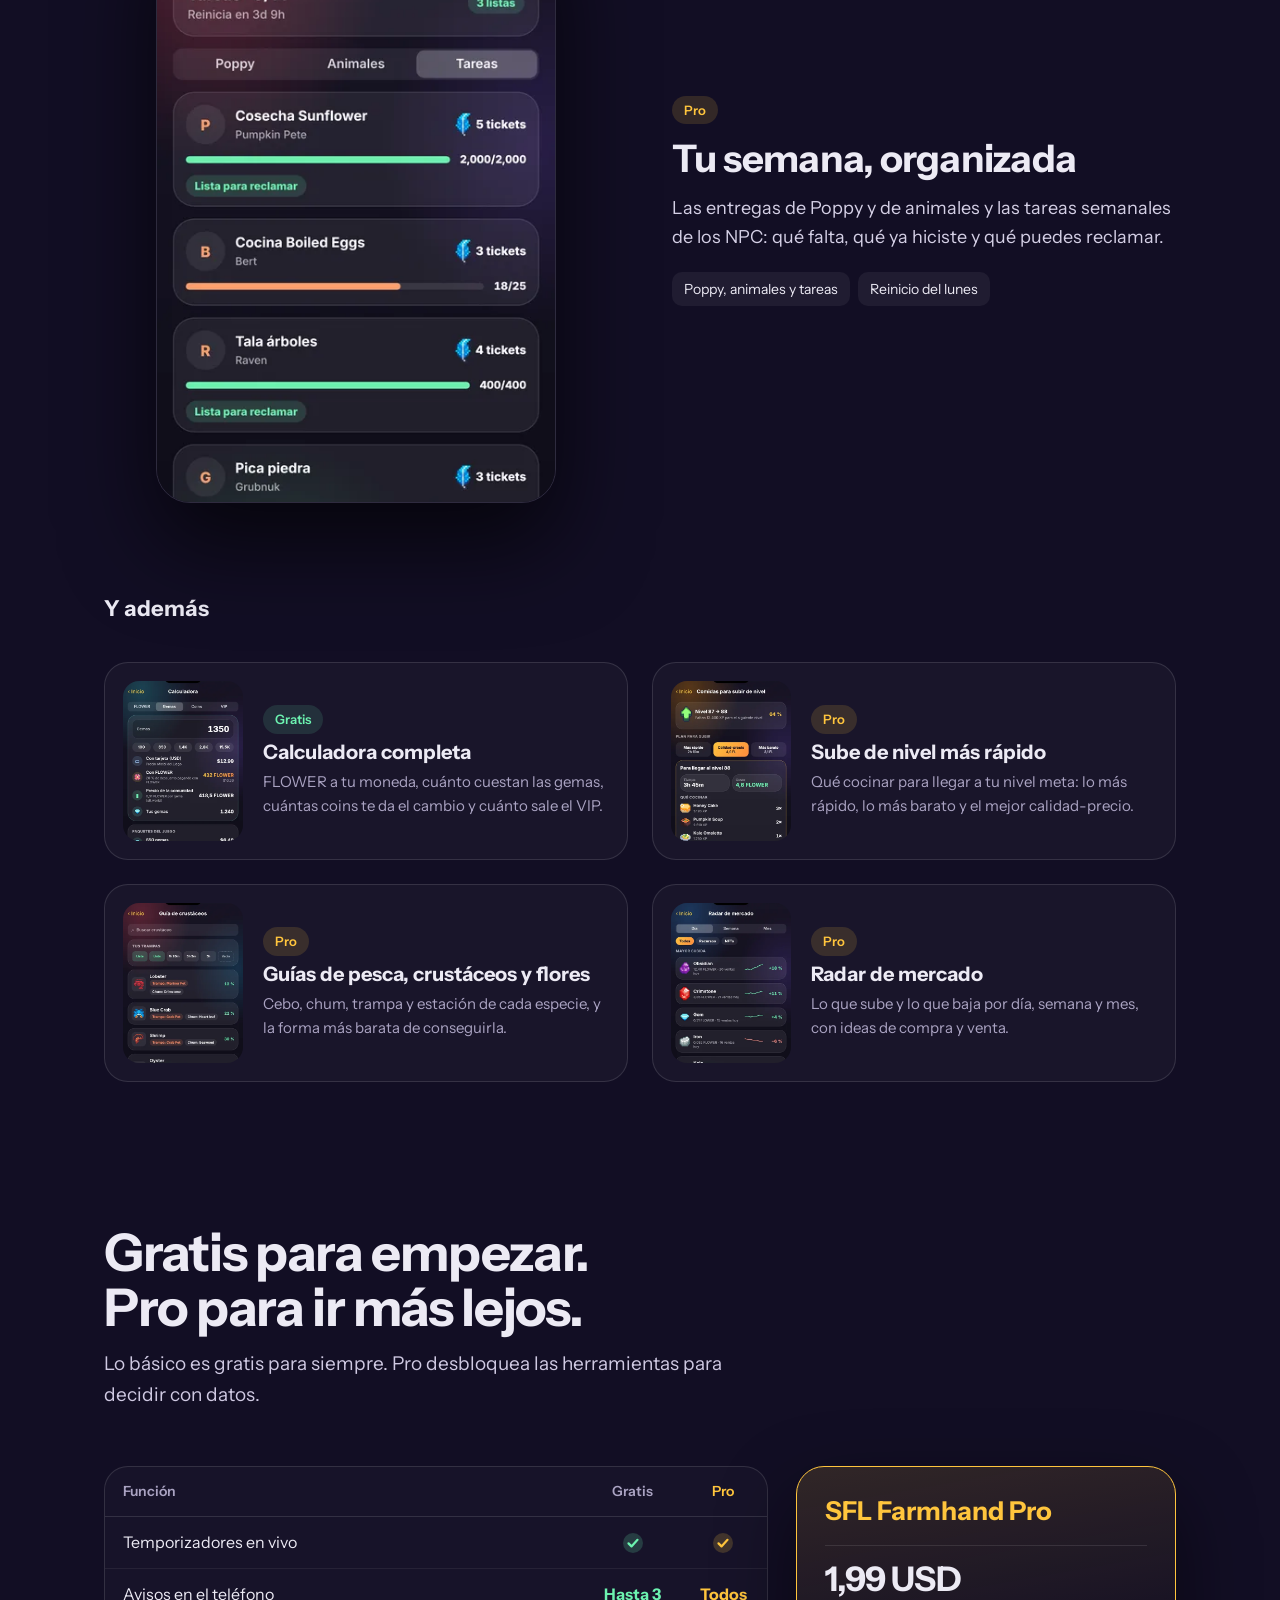
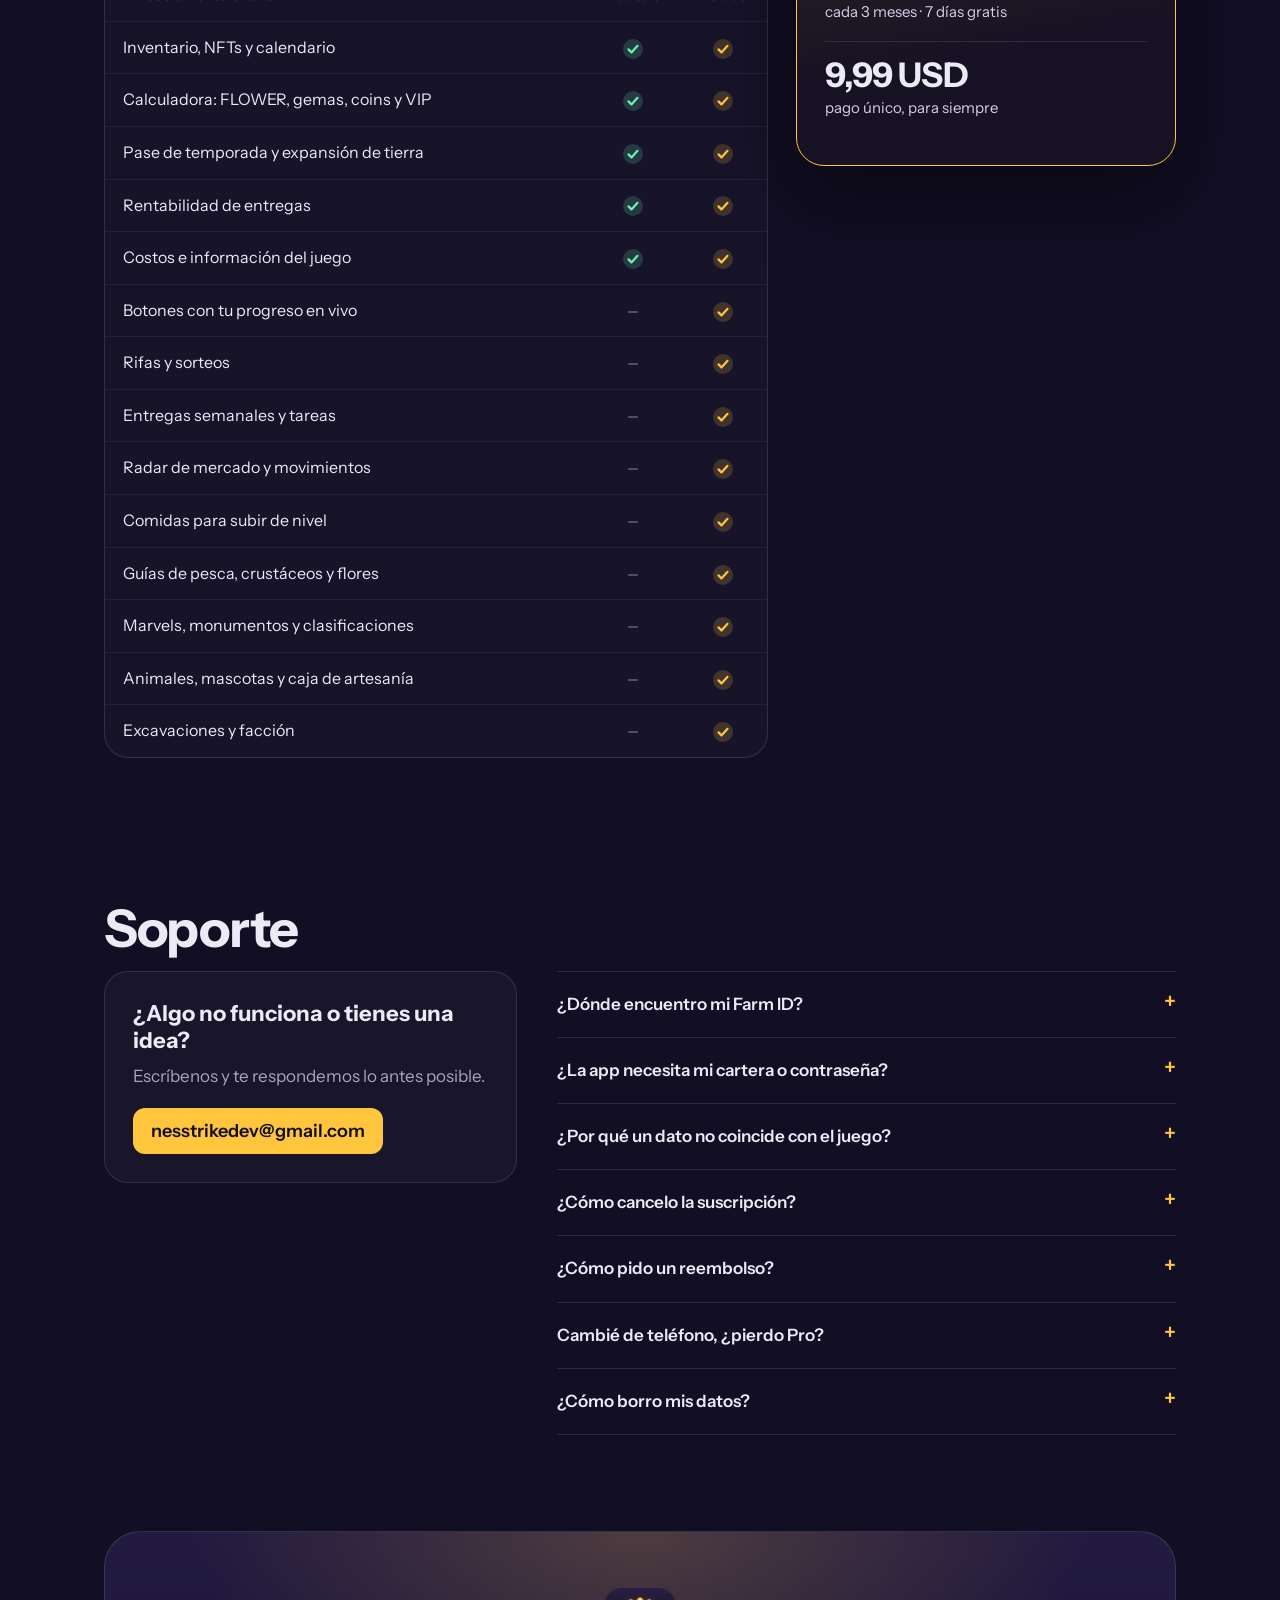
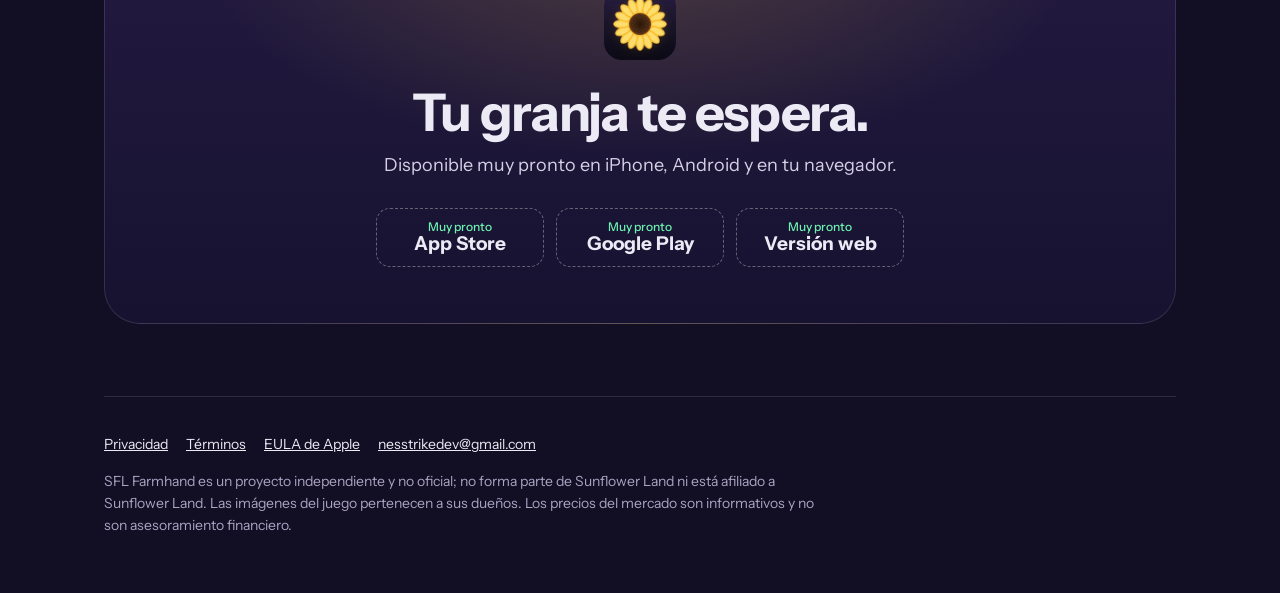
==== commit f3e590c7: "Actualiza web, capturas y textos legales (rifas, entregas semanales, calculadora, avisos) Co-Authore" ====
--- a/index.html
+++ b/index.html
@@ -4,7 +4,7 @@
 <meta charset="utf-8">
 <meta name="viewport" content="width=device-width,initial-scale=1,viewport-fit=cover">
 <title>SFL Farmhand · Tu ayudante de granja para Sunflower Land</title>
-<meta name="description" content="Temporizadores en vivo, rentabilidad en FLOWER y radar de mercado para tu granja de Sunflower Land.">
+<meta name="description" content="Temporizadores en vivo, rifas, entregas semanales, calculadora de gemas y VIP y radar de mercado para tu granja de Sunflower Land.">
 <meta name="theme-color" content="#120e24">
 <link rel="icon" href="img/icon.webp">
 <link rel="alternate" hreflang="es" href="index.html"><link rel="alternate" hreflang="en" href="index-en.html">
@@ -70,7 +70,7 @@
 .feature:nth-of-type(even) .shot{order:-1}
 .shot{position:relative;border-radius:34px;overflow:hidden;aspect-ratio:430/650;max-width:400px;width:100%;justify-self:center;
  border:1px solid var(--line);box-shadow:0 40px 90px #000a}
-.shot img{width:100%;height:100%;object-fit:cover;object-position:50% 100%;display:block}
+.shot img{width:100%;height:100%;object-fit:cover;object-position:50% 6%;display:block}
 .tag{display:inline-block;font-size:13px;font-weight:600;padding:4px 12px;border-radius:999px;margin-bottom:14px}
 .tag.free{background:#6cf2b01f;color:var(--leaf)}
 .tag.pro{background:#ffc53d24;color:var(--sun)}
@@ -82,7 +82,7 @@
 .more{display:grid;grid-template-columns:1fr 1fr;gap:24px;margin-top:40px}
 .mini{display:grid;grid-template-columns:120px 1fr;gap:20px;align-items:center;padding:18px;border-radius:24px;background:#ffffff08;border:1px solid var(--line)}
 .mini .thumb{border-radius:16px;overflow:hidden;aspect-ratio:3/4}
-.mini .thumb img{width:100%;height:100%;object-fit:cover;object-position:50% 70%;display:block}
+.mini .thumb img{width:100%;height:100%;object-fit:cover;object-position:50% 12%;display:block}
 .mini h4{font:700 20px/1.2 var(--font);margin:6px 0 6px}
 .mini p{margin:0;color:var(--muted);font-size:15px}
 .mini .tag{margin:0}
@@ -184,18 +184,18 @@
 <section id="funciones" aria-labelledby="h-feat">
  <h2 id="h-feat">Todo lo que pasa en tu granja, en tu bolsillo</h2>
  <p class="sublead">Lee los datos públicos de tu granja con tu Farm ID. Sin contraseñas, sin cartera, sin registrarte.</p>
- <article class="feature"><div><span class="tag free">Gratis</span><h3>Cada cosecha, a tiempo</h3><p>Temporizadores en vivo de cultivos, frutales, invernadero, animales, cocina, compost y recursos. Te avisamos en el teléfono cuando algo está listo.</p><div class="chips"><span>Avisos por categoría</span><span>Se actualiza cada minuto</span></div></div><div class="shot"><img src="img/es_1.webp" alt="Cada cosecha, a tiempo" width="430" height="932" loading="lazy"></div></article><article class="feature"><div><span class="tag free">Gratis</span><h3>Entrega solo lo que deja ganancia</h3><p>Compara lo que te cuesta cada pedido con lo que te paga, en FLOWER y con precios reales del mercado.</p><div class="chips"><span>Ganancia por pedido</span><span>Precios del mercado</span></div></div><div class="shot"><img src="img/es_2.webp" alt="Entrega solo lo que deja ganancia" width="430" height="932" loading="lazy"></div></article><article class="feature"><div><span class="tag pro">Pro</span><h3>Anticípate al mercado</h3><p>El radar marca lo que sube y lo que baja por día, semana y mes, y te sugiere ideas de compra y venta.</p><div class="chips"><span>Subidas y bajadas</span><span>Ideas de inversión</span></div></div><div class="shot"><img src="img/es_3.webp" alt="Anticípate al mercado" width="430" height="932" loading="lazy"></div></article><article class="feature"><div><span class="tag pro">Pro</span><h3>Sube de nivel más rápido</h3><p>Las comidas que más XP te dan por cada FLOWER, teniendo en cuenta tus skills y objetos.</p><div class="chips"><span>XP por FLOWER</span><span>Con tus boosts</span></div></div><div class="shot"><img src="img/es_4.webp" alt="Sube de nivel más rápido" width="430" height="932" loading="lazy"></div></article>
+ <article class="feature"><div><span class="tag free">Gratis</span><h3>Cada cosecha, a tiempo</h3><p>Temporizadores en vivo de cultivos, frutales, invernadero, animales, cocina, compost y recursos. Tu teléfono te avisa cuando algo está listo.</p><div class="chips"><span>Avisos en el teléfono</span><span>Se actualiza solo</span></div></div><div class="shot"><img src="img/es_1.webp" alt="Cada cosecha, a tiempo" width="430" height="932" loading="lazy"></div></article><article class="feature"><div><span class="tag pro">Pro</span><h3>Todo tu progreso de un vistazo</h3><p>Cada función te enseña lo importante sin entrar: la rifa en curso con su contador, tus entregas de la semana, la XP que te falta, tus trampas y mascotas.</p><div class="chips"><span>Contadores en vivo</span><span>Barras de progreso</span></div></div><div class="shot"><img src="img/es_2.webp" alt="Todo tu progreso de un vistazo" width="430" height="932" loading="lazy"></div></article><article class="feature"><div><span class="tag pro">Pro</span><h3>Rifas y sorteos del juego</h3><p>Las próximas rifas con su cuenta atrás, cuántas veces puedes entrar, para qué sirve cada premio y quién ganó las anteriores.</p><div class="chips"><span>Premios explicados</span><span>Ganadores</span></div></div><div class="shot"><img src="img/es_3.webp" alt="Rifas y sorteos del juego" width="430" height="932" loading="lazy"></div></article><article class="feature"><div><span class="tag pro">Pro</span><h3>Tu semana, organizada</h3><p>Las entregas de Poppy y de animales y las tareas semanales de los NPC: qué falta, qué ya hiciste y qué puedes reclamar.</p><div class="chips"><span>Poppy, animales y tareas</span><span>Reinicio del lunes</span></div></div><div class="shot"><img src="img/es_4.webp" alt="Tu semana, organizada" width="430" height="932" loading="lazy"></div></article>
  <h3 class="more-title">Y además</h3>
- <div class="more"><div class="mini"><div class="thumb"><img src="img/es_5.webp" alt="" width="430" height="932" loading="lazy"></div><div><span class="tag free">Gratis</span><h4>Expansión de tierra</h4><p>Qué recursos te faltan para la siguiente expansión y cuánto cuestan en FLOWER.</p></div></div><div class="mini"><div class="thumb"><img src="img/es_6.webp" alt="" width="430" height="932" loading="lazy"></div><div><span class="tag pro">Pro</span><h4>Mascotas, Marvels y excavaciones</h4><p>Peticiones de comida de tus mascotas, progreso de Marine Marvels y excavaciones del desierto.</p></div></div></div>
+ <div class="more"><div class="mini"><div class="thumb"><img src="img/es_5.webp" alt="" width="430" height="932" loading="lazy"></div><div><span class="tag free">Gratis</span><h4>Calculadora completa</h4><p>FLOWER a tu moneda, cuánto cuestan las gemas, cuántas coins te da el cambio y cuánto sale el VIP.</p></div></div><div class="mini"><div class="thumb"><img src="img/es_6.webp" alt="" width="430" height="932" loading="lazy"></div><div><span class="tag pro">Pro</span><h4>Sube de nivel más rápido</h4><p>Qué cocinar para llegar a tu nivel meta: lo más rápido, lo más barato y el mejor calidad-precio.</p></div></div><div class="mini"><div class="thumb"><img src="img/es_7.webp" alt="" width="430" height="932" loading="lazy"></div><div><span class="tag pro">Pro</span><h4>Guías de pesca, crustáceos y flores</h4><p>Cebo, chum, trampa y estación de cada especie, y la forma más barata de conseguirla.</p></div></div><div class="mini"><div class="thumb"><img src="img/es_8.webp" alt="" width="430" height="932" loading="lazy"></div><div><span class="tag pro">Pro</span><h4>Radar de mercado</h4><p>Lo que sube y lo que baja por día, semana y mes, con ideas de compra y venta.</p></div></div></div>
 </section>
 
 <section id="pro" aria-labelledby="h-plans">
  <h2 id="h-plans">Gratis para empezar. Pro para ir más lejos.</h2>
- <p class="sublead">Todo lo básico es gratis para siempre. Pro desbloquea las herramientas para decidir con datos.</p>
+ <p class="sublead">Lo básico es gratis para siempre. Pro desbloquea las herramientas para decidir con datos.</p>
  <div class="compare">
   <div class="tablewrap"><table>
    <thead><tr><th>Función</th><th class="c">Gratis</th><th class="c pro">Pro</th></tr></thead>
-   <tbody><tr><td>Temporizadores y avisos</td><td class="c" aria-label="Incluido"><svg viewBox="0 0 20 20" aria-hidden="true"><circle cx="10" cy="10" r="10" fill="#6cf2b0" opacity=".18"/><path d="M5.5 10.4l3 3 6-6.6" fill="none" stroke="#6cf2b0" stroke-width="2.2" stroke-linecap="round" stroke-linejoin="round"/></svg></td><td class="c" aria-label="Incluido"><svg viewBox="0 0 20 20" aria-hidden="true"><circle cx="10" cy="10" r="10" fill="#ffc53d" opacity=".18"/><path d="M5.5 10.4l3 3 6-6.6" fill="none" stroke="#ffc53d" stroke-width="2.2" stroke-linecap="round" stroke-linejoin="round"/></svg></td></tr><tr><td>Inventario con su valor en FLOWER</td><td class="c" aria-label="Incluido"><svg viewBox="0 0 20 20" aria-hidden="true"><circle cx="10" cy="10" r="10" fill="#6cf2b0" opacity=".18"/><path d="M5.5 10.4l3 3 6-6.6" fill="none" stroke="#6cf2b0" stroke-width="2.2" stroke-linecap="round" stroke-linejoin="round"/></svg></td><td class="c" aria-label="Incluido"><svg viewBox="0 0 20 20" aria-hidden="true"><circle cx="10" cy="10" r="10" fill="#ffc53d" opacity=".18"/><path d="M5.5 10.4l3 3 6-6.6" fill="none" stroke="#ffc53d" stroke-width="2.2" stroke-linecap="round" stroke-linejoin="round"/></svg></td></tr><tr><td>NFTs, calculadora y calendario</td><td class="c" aria-label="Incluido"><svg viewBox="0 0 20 20" aria-hidden="true"><circle cx="10" cy="10" r="10" fill="#6cf2b0" opacity=".18"/><path d="M5.5 10.4l3 3 6-6.6" fill="none" stroke="#6cf2b0" stroke-width="2.2" stroke-linecap="round" stroke-linejoin="round"/></svg></td><td class="c" aria-label="Incluido"><svg viewBox="0 0 20 20" aria-hidden="true"><circle cx="10" cy="10" r="10" fill="#ffc53d" opacity=".18"/><path d="M5.5 10.4l3 3 6-6.6" fill="none" stroke="#ffc53d" stroke-width="2.2" stroke-linecap="round" stroke-linejoin="round"/></svg></td></tr><tr><td>Pase de temporada</td><td class="c" aria-label="Incluido"><svg viewBox="0 0 20 20" aria-hidden="true"><circle cx="10" cy="10" r="10" fill="#6cf2b0" opacity=".18"/><path d="M5.5 10.4l3 3 6-6.6" fill="none" stroke="#6cf2b0" stroke-width="2.2" stroke-linecap="round" stroke-linejoin="round"/></svg></td><td class="c" aria-label="Incluido"><svg viewBox="0 0 20 20" aria-hidden="true"><circle cx="10" cy="10" r="10" fill="#ffc53d" opacity=".18"/><path d="M5.5 10.4l3 3 6-6.6" fill="none" stroke="#ffc53d" stroke-width="2.2" stroke-linecap="round" stroke-linejoin="round"/></svg></td></tr><tr><td>Rentabilidad de entregas</td><td class="c" aria-label="Incluido"><svg viewBox="0 0 20 20" aria-hidden="true"><circle cx="10" cy="10" r="10" fill="#6cf2b0" opacity=".18"/><path d="M5.5 10.4l3 3 6-6.6" fill="none" stroke="#6cf2b0" stroke-width="2.2" stroke-linecap="round" stroke-linejoin="round"/></svg></td><td class="c" aria-label="Incluido"><svg viewBox="0 0 20 20" aria-hidden="true"><circle cx="10" cy="10" r="10" fill="#ffc53d" opacity=".18"/><path d="M5.5 10.4l3 3 6-6.6" fill="none" stroke="#ffc53d" stroke-width="2.2" stroke-linecap="round" stroke-linejoin="round"/></svg></td></tr><tr><td>Expansión de tierra</td><td class="c" aria-label="Incluido"><svg viewBox="0 0 20 20" aria-hidden="true"><circle cx="10" cy="10" r="10" fill="#6cf2b0" opacity=".18"/><path d="M5.5 10.4l3 3 6-6.6" fill="none" stroke="#6cf2b0" stroke-width="2.2" stroke-linecap="round" stroke-linejoin="round"/></svg></td><td class="c" aria-label="Incluido"><svg viewBox="0 0 20 20" aria-hidden="true"><circle cx="10" cy="10" r="10" fill="#ffc53d" opacity=".18"/><path d="M5.5 10.4l3 3 6-6.6" fill="none" stroke="#ffc53d" stroke-width="2.2" stroke-linecap="round" stroke-linejoin="round"/></svg></td></tr><tr><td>Movimientos de tu granja</td><td class="c" aria-label="No incluido"><svg viewBox="0 0 20 20" aria-hidden="true"><path d="M6 10h8" stroke="#ffffff40" stroke-width="2.2" stroke-linecap="round"/></svg></td><td class="c" aria-label="Incluido"><svg viewBox="0 0 20 20" aria-hidden="true"><circle cx="10" cy="10" r="10" fill="#ffc53d" opacity=".18"/><path d="M5.5 10.4l3 3 6-6.6" fill="none" stroke="#ffc53d" stroke-width="2.2" stroke-linecap="round" stroke-linejoin="round"/></svg></td></tr><tr><td>Radar de mercado</td><td class="c" aria-label="No incluido"><svg viewBox="0 0 20 20" aria-hidden="true"><path d="M6 10h8" stroke="#ffffff40" stroke-width="2.2" stroke-linecap="round"/></svg></td><td class="c" aria-label="Incluido"><svg viewBox="0 0 20 20" aria-hidden="true"><circle cx="10" cy="10" r="10" fill="#ffc53d" opacity=".18"/><path d="M5.5 10.4l3 3 6-6.6" fill="none" stroke="#ffc53d" stroke-width="2.2" stroke-linecap="round" stroke-linejoin="round"/></svg></td></tr><tr><td>Progreso de Marvels</td><td class="c" aria-label="No incluido"><svg viewBox="0 0 20 20" aria-hidden="true"><path d="M6 10h8" stroke="#ffffff40" stroke-width="2.2" stroke-linecap="round"/></svg></td><td class="c" aria-label="Incluido"><svg viewBox="0 0 20 20" aria-hidden="true"><circle cx="10" cy="10" r="10" fill="#ffc53d" opacity=".18"/><path d="M5.5 10.4l3 3 6-6.6" fill="none" stroke="#ffc53d" stroke-width="2.2" stroke-linecap="round" stroke-linejoin="round"/></svg></td></tr><tr><td>Comidas para subir de nivel</td><td class="c" aria-label="No incluido"><svg viewBox="0 0 20 20" aria-hidden="true"><path d="M6 10h8" stroke="#ffffff40" stroke-width="2.2" stroke-linecap="round"/></svg></td><td class="c" aria-label="Incluido"><svg viewBox="0 0 20 20" aria-hidden="true"><circle cx="10" cy="10" r="10" fill="#ffc53d" opacity=".18"/><path d="M5.5 10.4l3 3 6-6.6" fill="none" stroke="#ffc53d" stroke-width="2.2" stroke-linecap="round" stroke-linejoin="round"/></svg></td></tr><tr><td>Rentabilidad de animales</td><td class="c" aria-label="No incluido"><svg viewBox="0 0 20 20" aria-hidden="true"><path d="M6 10h8" stroke="#ffffff40" stroke-width="2.2" stroke-linecap="round"/></svg></td><td class="c" aria-label="Incluido"><svg viewBox="0 0 20 20" aria-hidden="true"><circle cx="10" cy="10" r="10" fill="#ffc53d" opacity=".18"/><path d="M5.5 10.4l3 3 6-6.6" fill="none" stroke="#ffc53d" stroke-width="2.2" stroke-linecap="round" stroke-linejoin="round"/></svg></td></tr><tr><td>Mascotas y mascota de facción</td><td class="c" aria-label="No incluido"><svg viewBox="0 0 20 20" aria-hidden="true"><path d="M6 10h8" stroke="#ffffff40" stroke-width="2.2" stroke-linecap="round"/></svg></td><td class="c" aria-label="Incluido"><svg viewBox="0 0 20 20" aria-hidden="true"><circle cx="10" cy="10" r="10" fill="#ffc53d" opacity=".18"/><path d="M5.5 10.4l3 3 6-6.6" fill="none" stroke="#ffc53d" stroke-width="2.2" stroke-linecap="round" stroke-linejoin="round"/></svg></td></tr><tr><td>Excavaciones disponibles</td><td class="c" aria-label="No incluido"><svg viewBox="0 0 20 20" aria-hidden="true"><path d="M6 10h8" stroke="#ffffff40" stroke-width="2.2" stroke-linecap="round"/></svg></td><td class="c" aria-label="Incluido"><svg viewBox="0 0 20 20" aria-hidden="true"><circle cx="10" cy="10" r="10" fill="#ffc53d" opacity=".18"/><path d="M5.5 10.4l3 3 6-6.6" fill="none" stroke="#ffc53d" stroke-width="2.2" stroke-linecap="round" stroke-linejoin="round"/></svg></td></tr></tbody>
+   <tbody><tr><td>Temporizadores en vivo</td><td class="c" aria-label="Incluido"><svg viewBox="0 0 20 20" aria-hidden="true"><circle cx="10" cy="10" r="10" fill="#6cf2b0" opacity=".18"/><path d="M5.5 10.4l3 3 6-6.6" fill="none" stroke="#6cf2b0" stroke-width="2.2" stroke-linecap="round" stroke-linejoin="round"/></svg></td><td class="c" aria-label="Incluido"><svg viewBox="0 0 20 20" aria-hidden="true"><circle cx="10" cy="10" r="10" fill="#ffc53d" opacity=".18"/><path d="M5.5 10.4l3 3 6-6.6" fill="none" stroke="#ffc53d" stroke-width="2.2" stroke-linecap="round" stroke-linejoin="round"/></svg></td></tr><tr><td>Avisos en el teléfono</td><td class="c" aria-label="Hasta 3"><span style="font-weight:700;color:#6cf2b0;white-space:nowrap">Hasta 3</span></td><td class="c" aria-label="Incluido"><span style="font-weight:700;color:#ffc53d;white-space:nowrap">Todos</span></td></tr><tr><td>Inventario, NFTs y calendario</td><td class="c" aria-label="Incluido"><svg viewBox="0 0 20 20" aria-hidden="true"><circle cx="10" cy="10" r="10" fill="#6cf2b0" opacity=".18"/><path d="M5.5 10.4l3 3 6-6.6" fill="none" stroke="#6cf2b0" stroke-width="2.2" stroke-linecap="round" stroke-linejoin="round"/></svg></td><td class="c" aria-label="Incluido"><svg viewBox="0 0 20 20" aria-hidden="true"><circle cx="10" cy="10" r="10" fill="#ffc53d" opacity=".18"/><path d="M5.5 10.4l3 3 6-6.6" fill="none" stroke="#ffc53d" stroke-width="2.2" stroke-linecap="round" stroke-linejoin="round"/></svg></td></tr><tr><td>Calculadora: FLOWER, gemas, coins y VIP</td><td class="c" aria-label="Incluido"><svg viewBox="0 0 20 20" aria-hidden="true"><circle cx="10" cy="10" r="10" fill="#6cf2b0" opacity=".18"/><path d="M5.5 10.4l3 3 6-6.6" fill="none" stroke="#6cf2b0" stroke-width="2.2" stroke-linecap="round" stroke-linejoin="round"/></svg></td><td class="c" aria-label="Incluido"><svg viewBox="0 0 20 20" aria-hidden="true"><circle cx="10" cy="10" r="10" fill="#ffc53d" opacity=".18"/><path d="M5.5 10.4l3 3 6-6.6" fill="none" stroke="#ffc53d" stroke-width="2.2" stroke-linecap="round" stroke-linejoin="round"/></svg></td></tr><tr><td>Pase de temporada y expansión de tierra</td><td class="c" aria-label="Incluido"><svg viewBox="0 0 20 20" aria-hidden="true"><circle cx="10" cy="10" r="10" fill="#6cf2b0" opacity=".18"/><path d="M5.5 10.4l3 3 6-6.6" fill="none" stroke="#6cf2b0" stroke-width="2.2" stroke-linecap="round" stroke-linejoin="round"/></svg></td><td class="c" aria-label="Incluido"><svg viewBox="0 0 20 20" aria-hidden="true"><circle cx="10" cy="10" r="10" fill="#ffc53d" opacity=".18"/><path d="M5.5 10.4l3 3 6-6.6" fill="none" stroke="#ffc53d" stroke-width="2.2" stroke-linecap="round" stroke-linejoin="round"/></svg></td></tr><tr><td>Rentabilidad de entregas</td><td class="c" aria-label="Incluido"><svg viewBox="0 0 20 20" aria-hidden="true"><circle cx="10" cy="10" r="10" fill="#6cf2b0" opacity=".18"/><path d="M5.5 10.4l3 3 6-6.6" fill="none" stroke="#6cf2b0" stroke-width="2.2" stroke-linecap="round" stroke-linejoin="round"/></svg></td><td class="c" aria-label="Incluido"><svg viewBox="0 0 20 20" aria-hidden="true"><circle cx="10" cy="10" r="10" fill="#ffc53d" opacity=".18"/><path d="M5.5 10.4l3 3 6-6.6" fill="none" stroke="#ffc53d" stroke-width="2.2" stroke-linecap="round" stroke-linejoin="round"/></svg></td></tr><tr><td>Costos e información del juego</td><td class="c" aria-label="Incluido"><svg viewBox="0 0 20 20" aria-hidden="true"><circle cx="10" cy="10" r="10" fill="#6cf2b0" opacity=".18"/><path d="M5.5 10.4l3 3 6-6.6" fill="none" stroke="#6cf2b0" stroke-width="2.2" stroke-linecap="round" stroke-linejoin="round"/></svg></td><td class="c" aria-label="Incluido"><svg viewBox="0 0 20 20" aria-hidden="true"><circle cx="10" cy="10" r="10" fill="#ffc53d" opacity=".18"/><path d="M5.5 10.4l3 3 6-6.6" fill="none" stroke="#ffc53d" stroke-width="2.2" stroke-linecap="round" stroke-linejoin="round"/></svg></td></tr><tr><td>Botones con tu progreso en vivo</td><td class="c" aria-label="No incluido"><svg viewBox="0 0 20 20" aria-hidden="true"><path d="M6 10h8" stroke="#ffffff40" stroke-width="2.2" stroke-linecap="round"/></svg></td><td class="c" aria-label="Incluido"><svg viewBox="0 0 20 20" aria-hidden="true"><circle cx="10" cy="10" r="10" fill="#ffc53d" opacity=".18"/><path d="M5.5 10.4l3 3 6-6.6" fill="none" stroke="#ffc53d" stroke-width="2.2" stroke-linecap="round" stroke-linejoin="round"/></svg></td></tr><tr><td>Rifas y sorteos</td><td class="c" aria-label="No incluido"><svg viewBox="0 0 20 20" aria-hidden="true"><path d="M6 10h8" stroke="#ffffff40" stroke-width="2.2" stroke-linecap="round"/></svg></td><td class="c" aria-label="Incluido"><svg viewBox="0 0 20 20" aria-hidden="true"><circle cx="10" cy="10" r="10" fill="#ffc53d" opacity=".18"/><path d="M5.5 10.4l3 3 6-6.6" fill="none" stroke="#ffc53d" stroke-width="2.2" stroke-linecap="round" stroke-linejoin="round"/></svg></td></tr><tr><td>Entregas semanales y tareas</td><td class="c" aria-label="No incluido"><svg viewBox="0 0 20 20" aria-hidden="true"><path d="M6 10h8" stroke="#ffffff40" stroke-width="2.2" stroke-linecap="round"/></svg></td><td class="c" aria-label="Incluido"><svg viewBox="0 0 20 20" aria-hidden="true"><circle cx="10" cy="10" r="10" fill="#ffc53d" opacity=".18"/><path d="M5.5 10.4l3 3 6-6.6" fill="none" stroke="#ffc53d" stroke-width="2.2" stroke-linecap="round" stroke-linejoin="round"/></svg></td></tr><tr><td>Radar de mercado y movimientos</td><td class="c" aria-label="No incluido"><svg viewBox="0 0 20 20" aria-hidden="true"><path d="M6 10h8" stroke="#ffffff40" stroke-width="2.2" stroke-linecap="round"/></svg></td><td class="c" aria-label="Incluido"><svg viewBox="0 0 20 20" aria-hidden="true"><circle cx="10" cy="10" r="10" fill="#ffc53d" opacity=".18"/><path d="M5.5 10.4l3 3 6-6.6" fill="none" stroke="#ffc53d" stroke-width="2.2" stroke-linecap="round" stroke-linejoin="round"/></svg></td></tr><tr><td>Comidas para subir de nivel</td><td class="c" aria-label="No incluido"><svg viewBox="0 0 20 20" aria-hidden="true"><path d="M6 10h8" stroke="#ffffff40" stroke-width="2.2" stroke-linecap="round"/></svg></td><td class="c" aria-label="Incluido"><svg viewBox="0 0 20 20" aria-hidden="true"><circle cx="10" cy="10" r="10" fill="#ffc53d" opacity=".18"/><path d="M5.5 10.4l3 3 6-6.6" fill="none" stroke="#ffc53d" stroke-width="2.2" stroke-linecap="round" stroke-linejoin="round"/></svg></td></tr><tr><td>Guías de pesca, crustáceos y flores</td><td class="c" aria-label="No incluido"><svg viewBox="0 0 20 20" aria-hidden="true"><path d="M6 10h8" stroke="#ffffff40" stroke-width="2.2" stroke-linecap="round"/></svg></td><td class="c" aria-label="Incluido"><svg viewBox="0 0 20 20" aria-hidden="true"><circle cx="10" cy="10" r="10" fill="#ffc53d" opacity=".18"/><path d="M5.5 10.4l3 3 6-6.6" fill="none" stroke="#ffc53d" stroke-width="2.2" stroke-linecap="round" stroke-linejoin="round"/></svg></td></tr><tr><td>Marvels, monumentos y clasificaciones</td><td class="c" aria-label="No incluido"><svg viewBox="0 0 20 20" aria-hidden="true"><path d="M6 10h8" stroke="#ffffff40" stroke-width="2.2" stroke-linecap="round"/></svg></td><td class="c" aria-label="Incluido"><svg viewBox="0 0 20 20" aria-hidden="true"><circle cx="10" cy="10" r="10" fill="#ffc53d" opacity=".18"/><path d="M5.5 10.4l3 3 6-6.6" fill="none" stroke="#ffc53d" stroke-width="2.2" stroke-linecap="round" stroke-linejoin="round"/></svg></td></tr><tr><td>Animales, mascotas y caja de artesanía</td><td class="c" aria-label="No incluido"><svg viewBox="0 0 20 20" aria-hidden="true"><path d="M6 10h8" stroke="#ffffff40" stroke-width="2.2" stroke-linecap="round"/></svg></td><td class="c" aria-label="Incluido"><svg viewBox="0 0 20 20" aria-hidden="true"><circle cx="10" cy="10" r="10" fill="#ffc53d" opacity=".18"/><path d="M5.5 10.4l3 3 6-6.6" fill="none" stroke="#ffc53d" stroke-width="2.2" stroke-linecap="round" stroke-linejoin="round"/></svg></td></tr><tr><td>Excavaciones y facción</td><td class="c" aria-label="No incluido"><svg viewBox="0 0 20 20" aria-hidden="true"><path d="M6 10h8" stroke="#ffffff40" stroke-width="2.2" stroke-linecap="round"/></svg></td><td class="c" aria-label="Incluido"><svg viewBox="0 0 20 20" aria-hidden="true"><circle cx="10" cy="10" r="10" fill="#ffc53d" opacity=".18"/><path d="M5.5 10.4l3 3 6-6.6" fill="none" stroke="#ffc53d" stroke-width="2.2" stroke-linecap="round" stroke-linejoin="round"/></svg></td></tr></tbody>
   </table></div>
   <div class="price">
    <h3>SFL Farmhand Pro</h3>
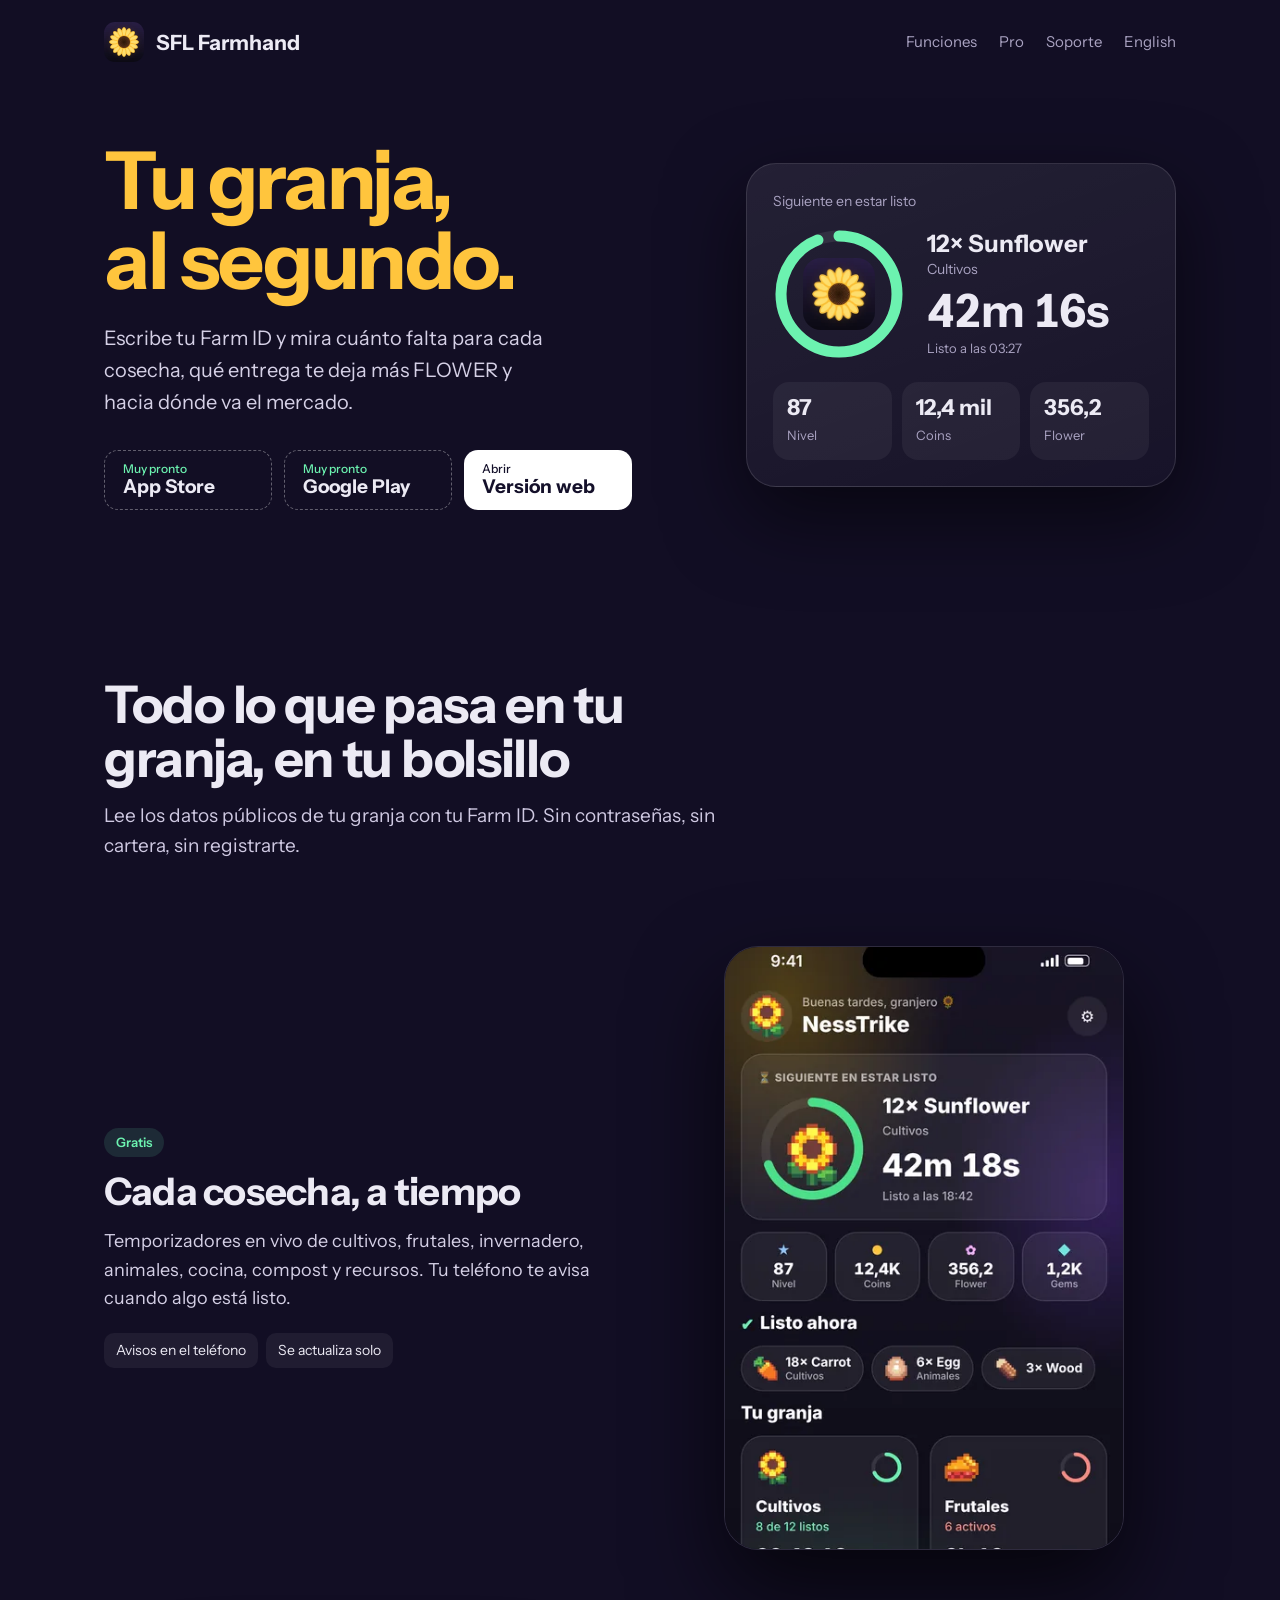
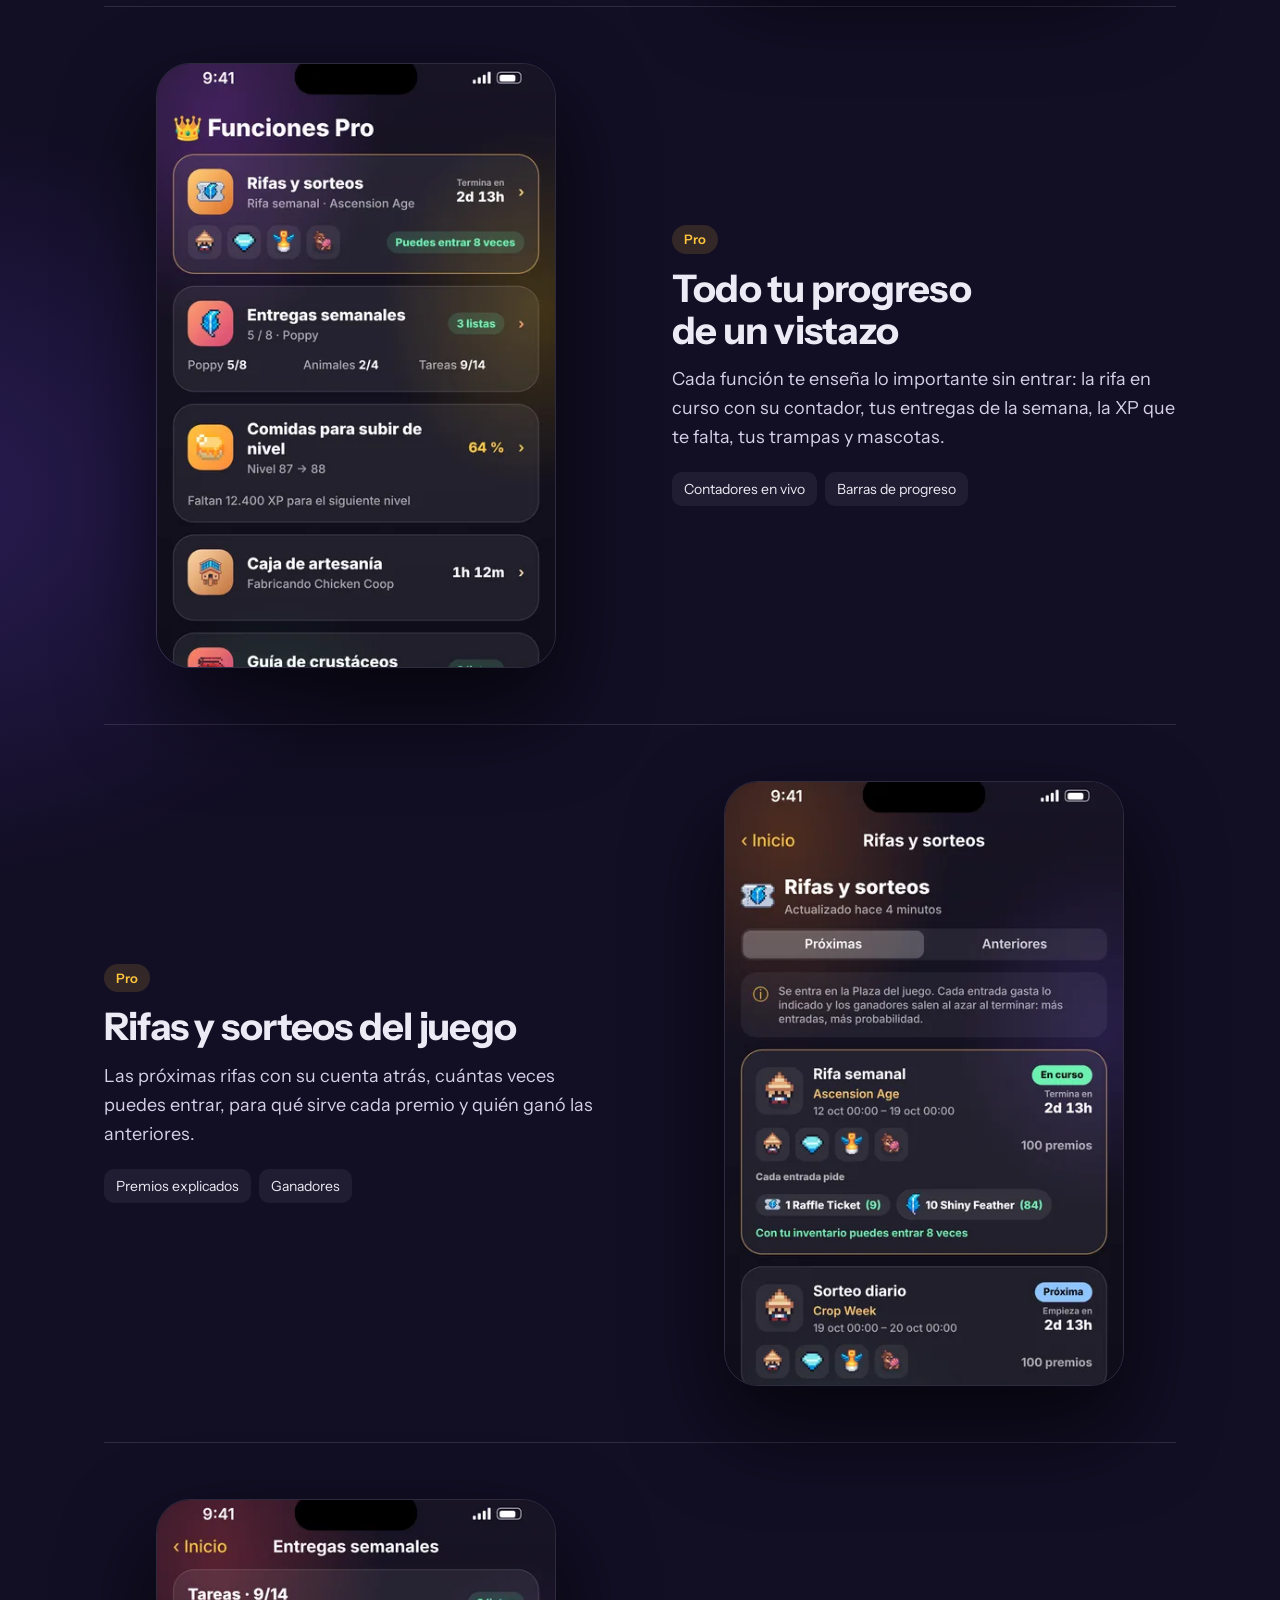
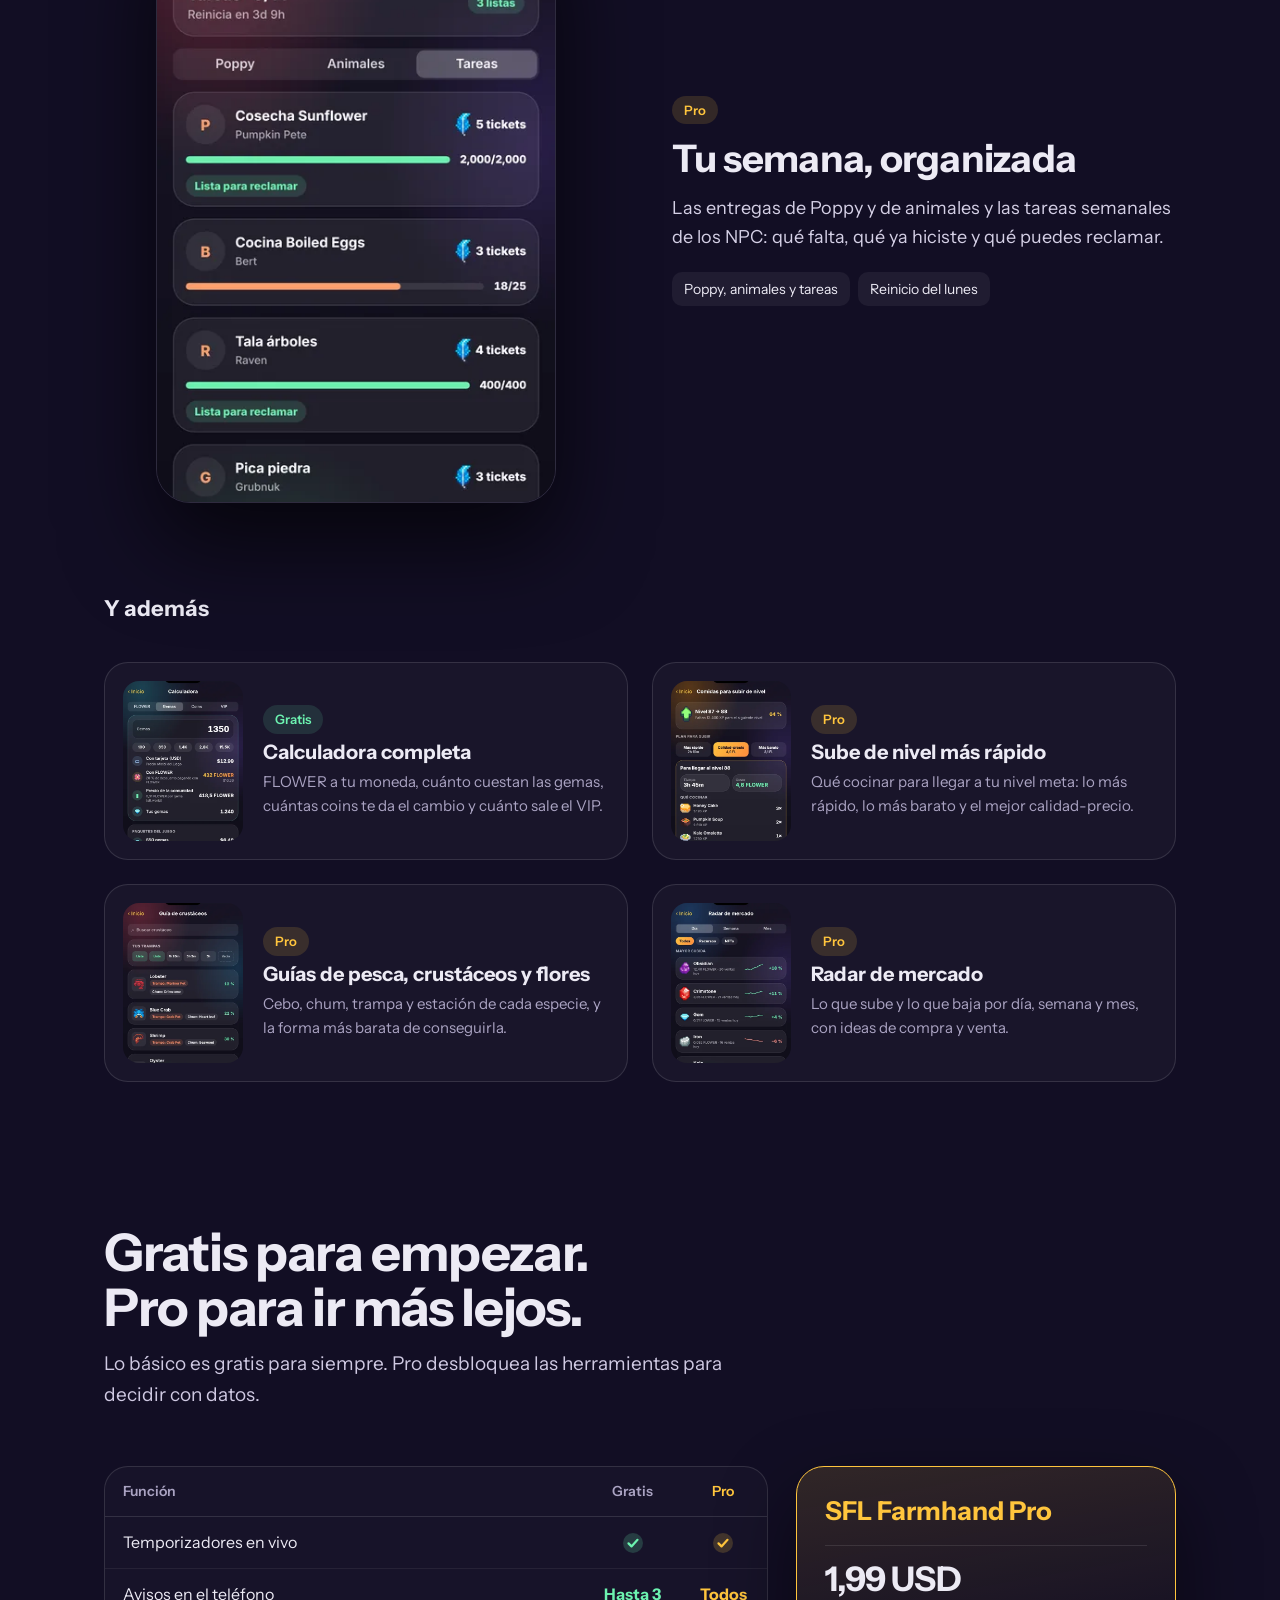
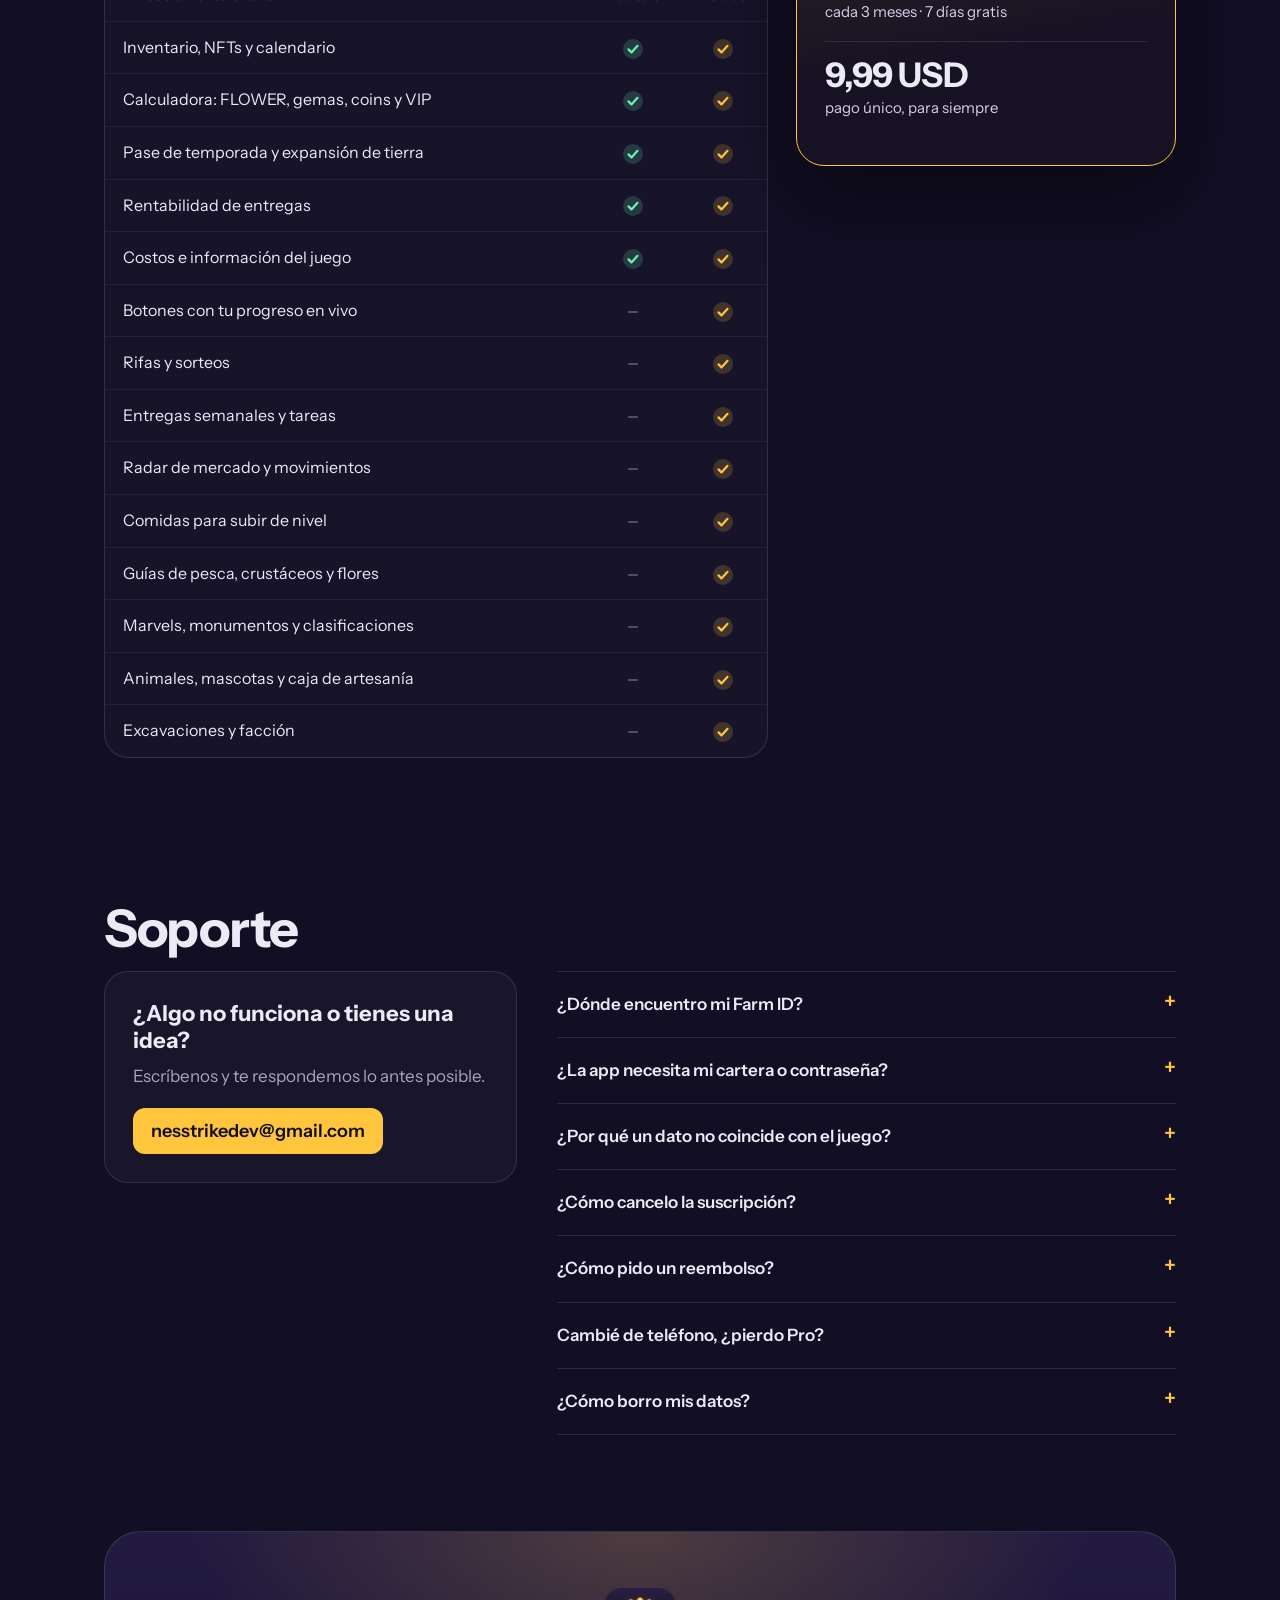
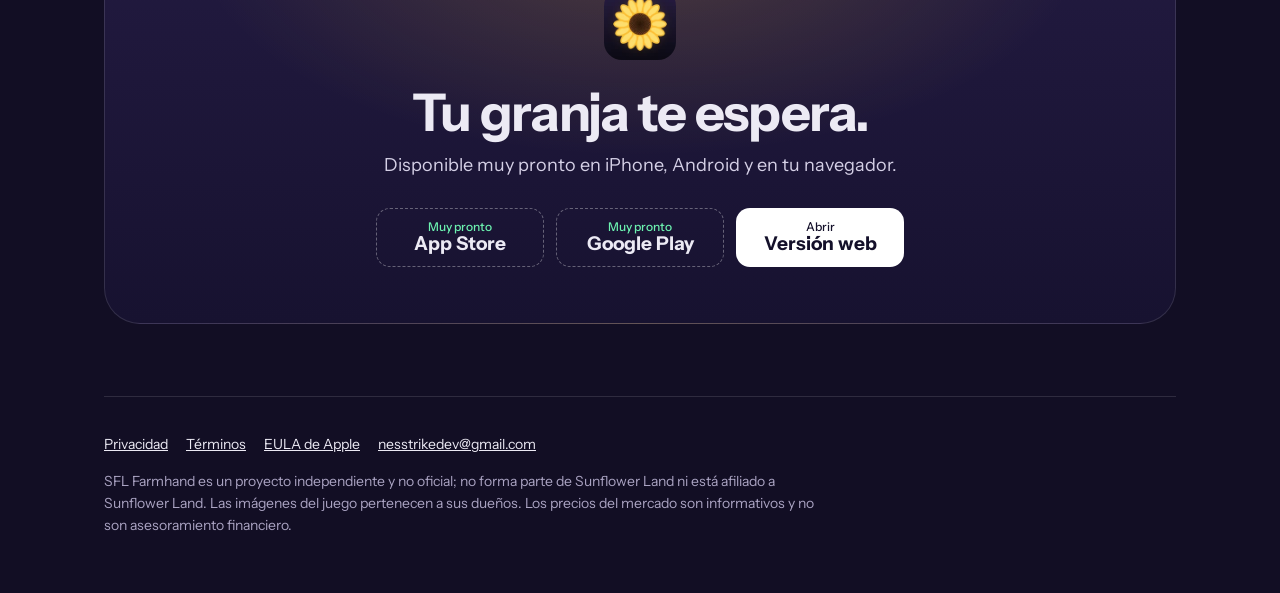
==== commit 4c8b9b27: "Versión web de SFL Farmhand en /app y botón «Versión web» de la página principal Co-Authored-By: Cla" ====
--- a/index.html
+++ b/index.html
@@ -169,7 +169,7 @@
  <div>
   <h1>Tu granja, al segundo.</h1>
   <p class="lead">Escribe tu Farm ID y mira cuánto falta para cada cosecha, qué entrega te deja más FLOWER y hacia dónde va el mercado.</p>
-  <div class="stores"><span class="store" role="link" aria-disabled="true"><small>Muy pronto</small><b>App Store</b></span><span class="store" role="link" aria-disabled="true"><small>Muy pronto</small><b>Google Play</b></span><span class="store" role="link" aria-disabled="true"><small>Muy pronto</small><b>Versión web</b></span></div>
+  <div class="stores"><span class="store" role="link" aria-disabled="true"><small>Muy pronto</small><b>App Store</b></span><span class="store" role="link" aria-disabled="true"><small>Muy pronto</small><b>Google Play</b></span><a class="store" href="app/"><small>Abrir</small><b>Versión web</b></a></div>
  </div>
  <div class="timer" aria-hidden="true">
   <p>Siguiente en estar listo</p>
@@ -217,7 +217,7 @@
  <img src="img/icon.webp" alt="" width="72" height="72">
  <h2>Tu granja te espera.</h2>
  <p>Disponible muy pronto en iPhone, Android y en tu navegador.</p>
- <div class="stores"><span class="store" role="link" aria-disabled="true"><small>Muy pronto</small><b>App Store</b></span><span class="store" role="link" aria-disabled="true"><small>Muy pronto</small><b>Google Play</b></span><span class="store" role="link" aria-disabled="true"><small>Muy pronto</small><b>Versión web</b></span></div>
+ <div class="stores"><span class="store" role="link" aria-disabled="true"><small>Muy pronto</small><b>App Store</b></span><span class="store" role="link" aria-disabled="true"><small>Muy pronto</small><b>Google Play</b></span><a class="store" href="app/"><small>Abrir</small><b>Versión web</b></a></div>
 </div>
 </main>
 
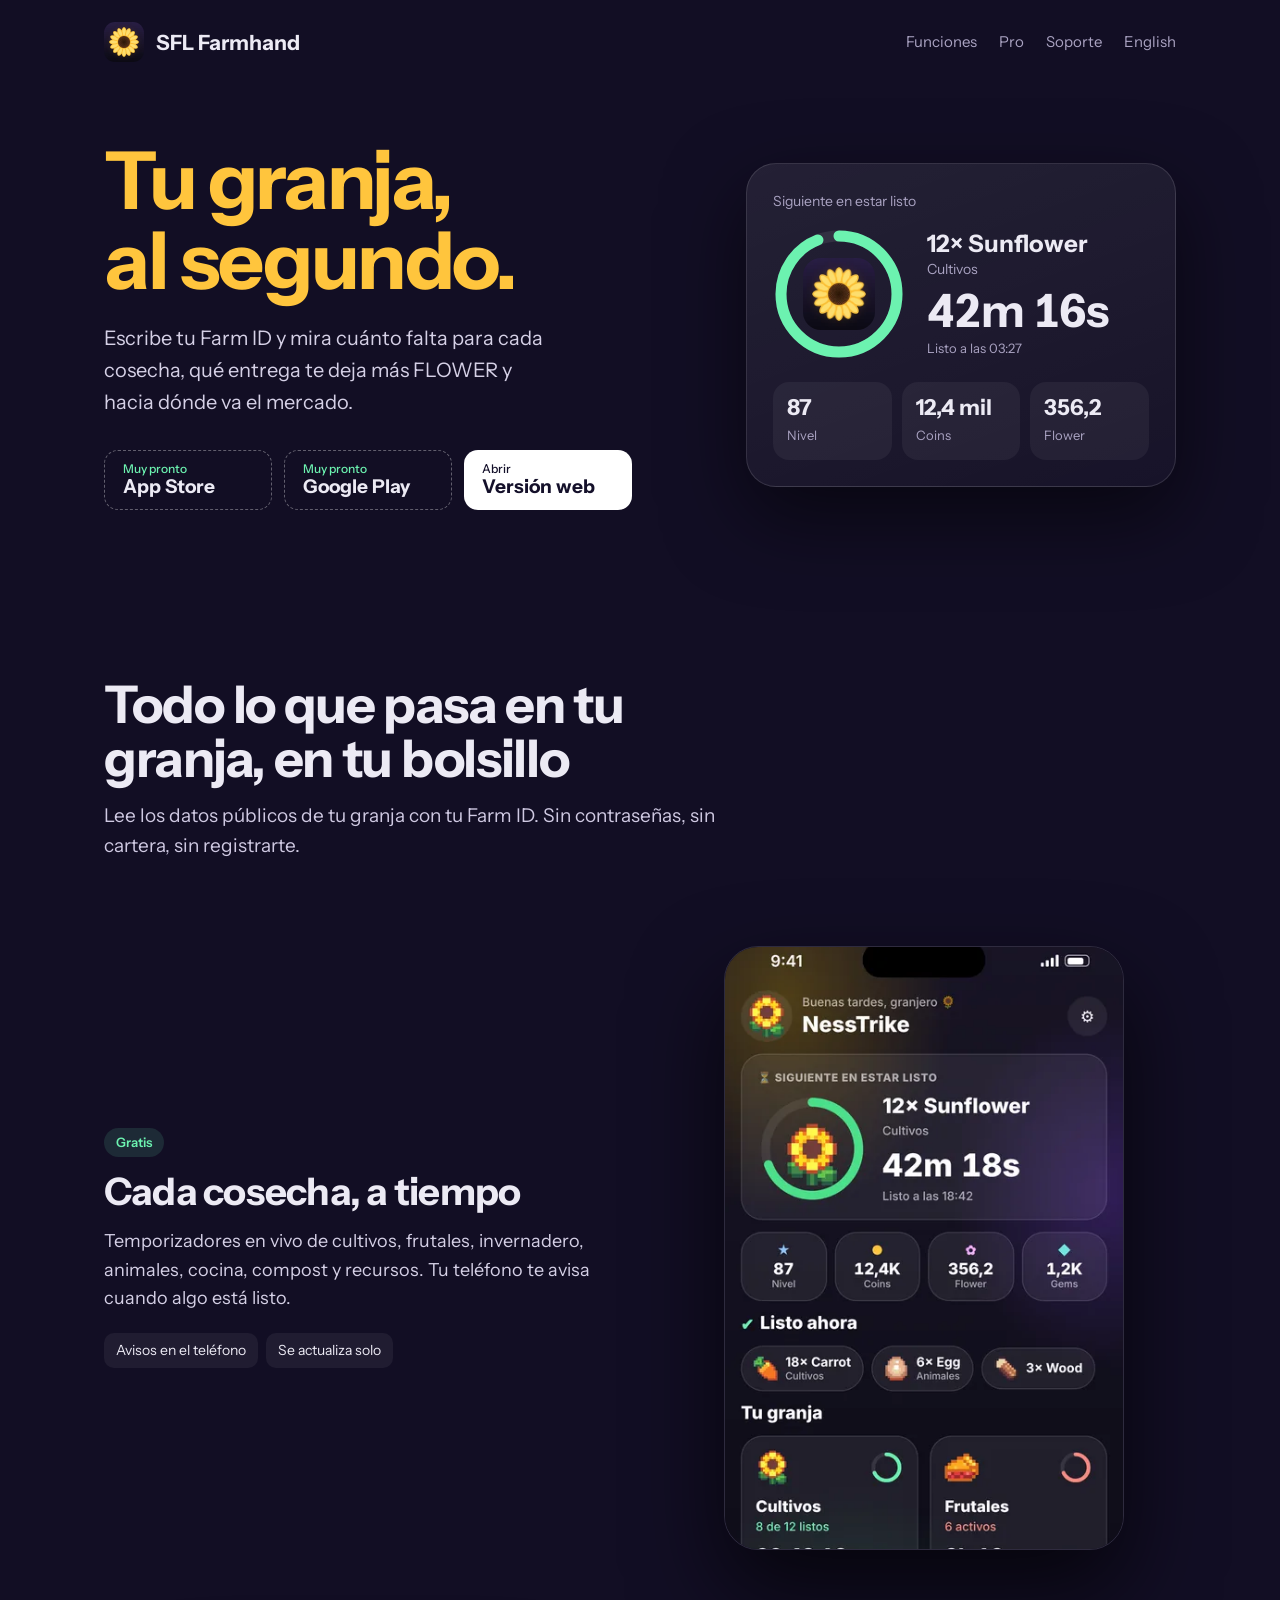
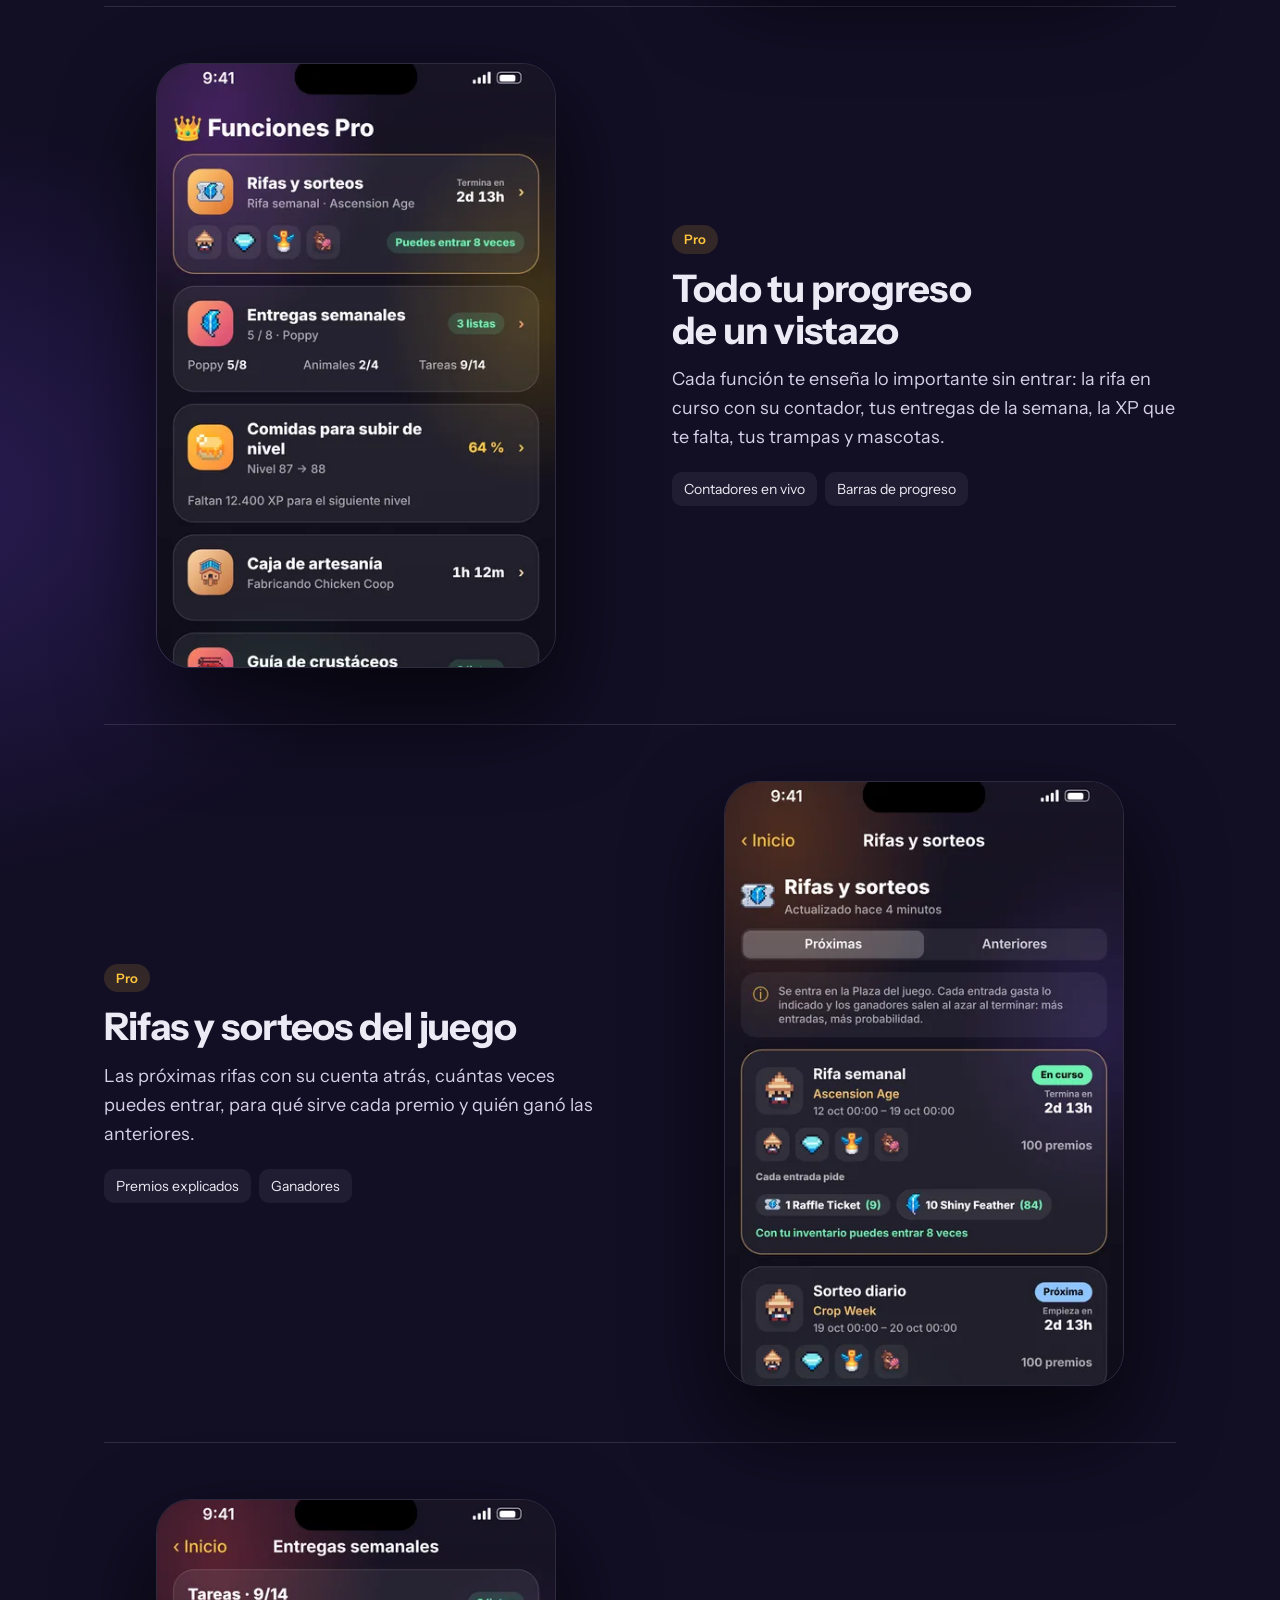
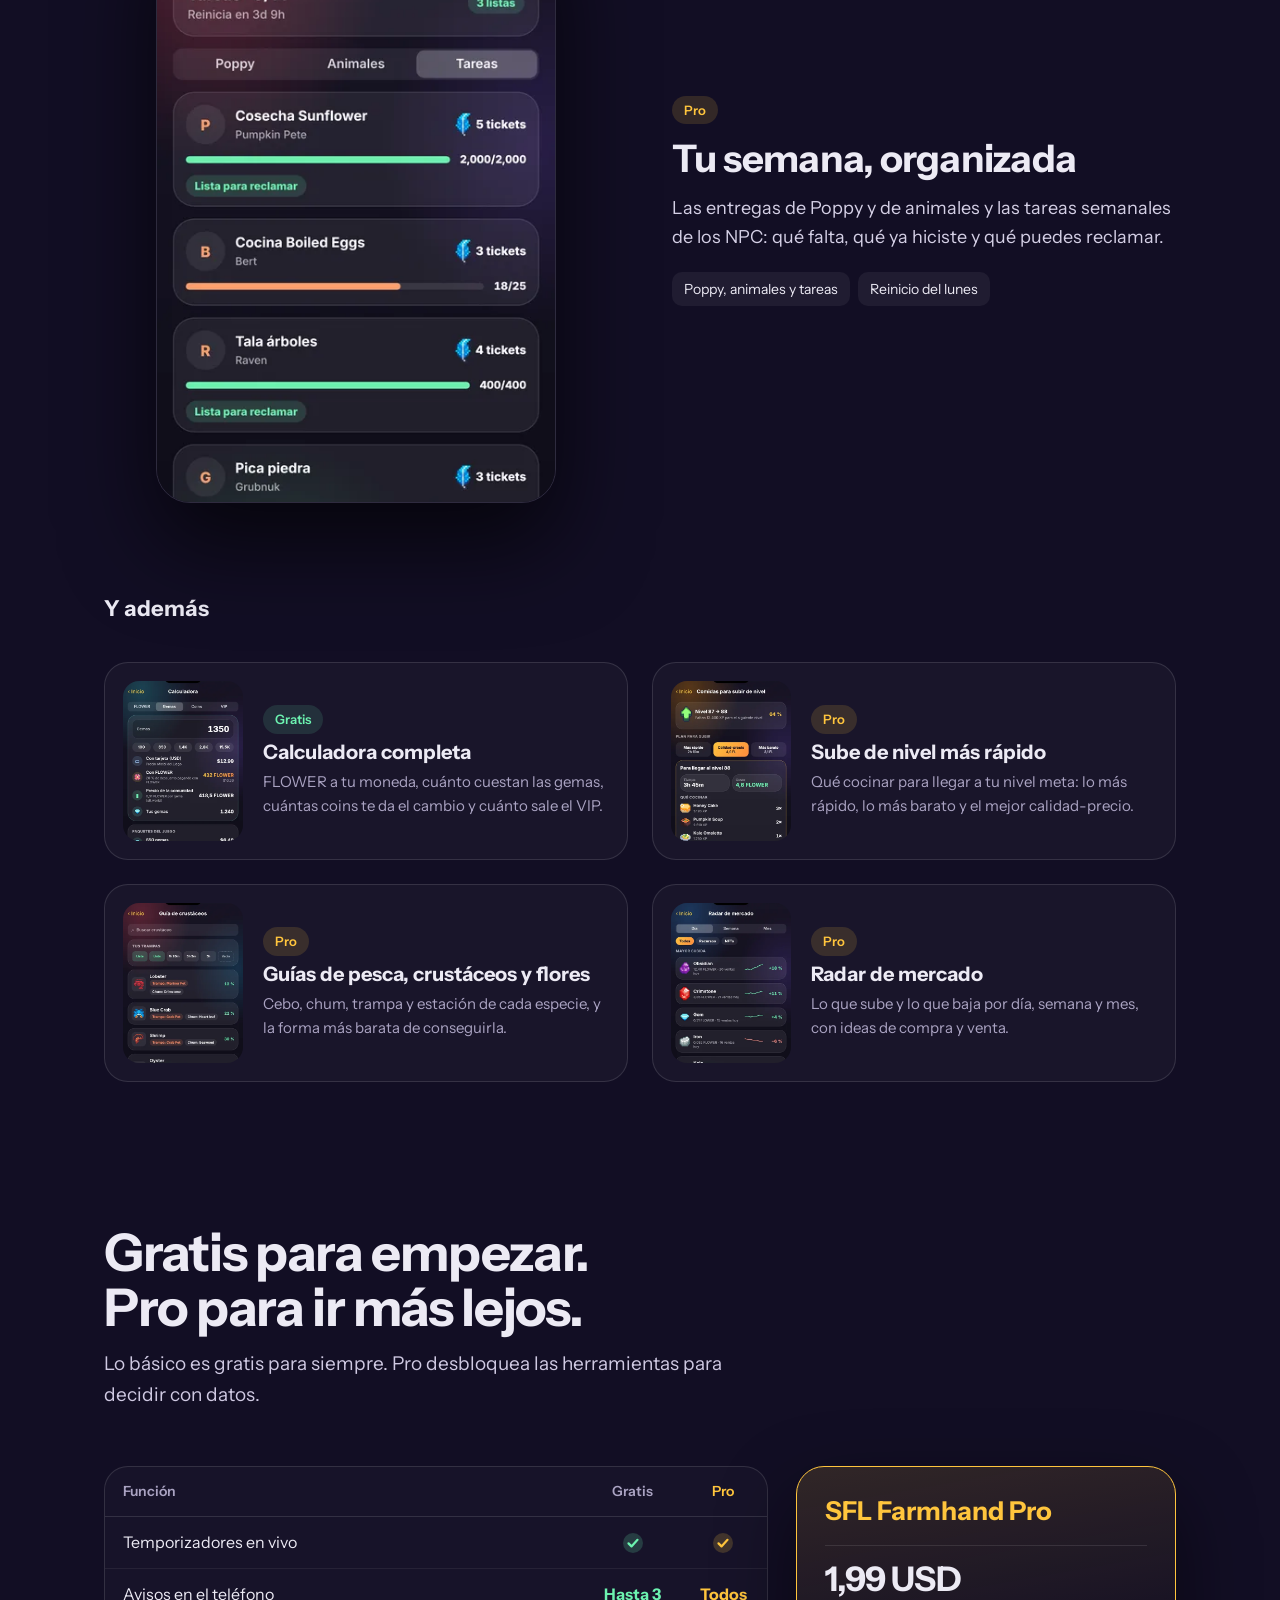
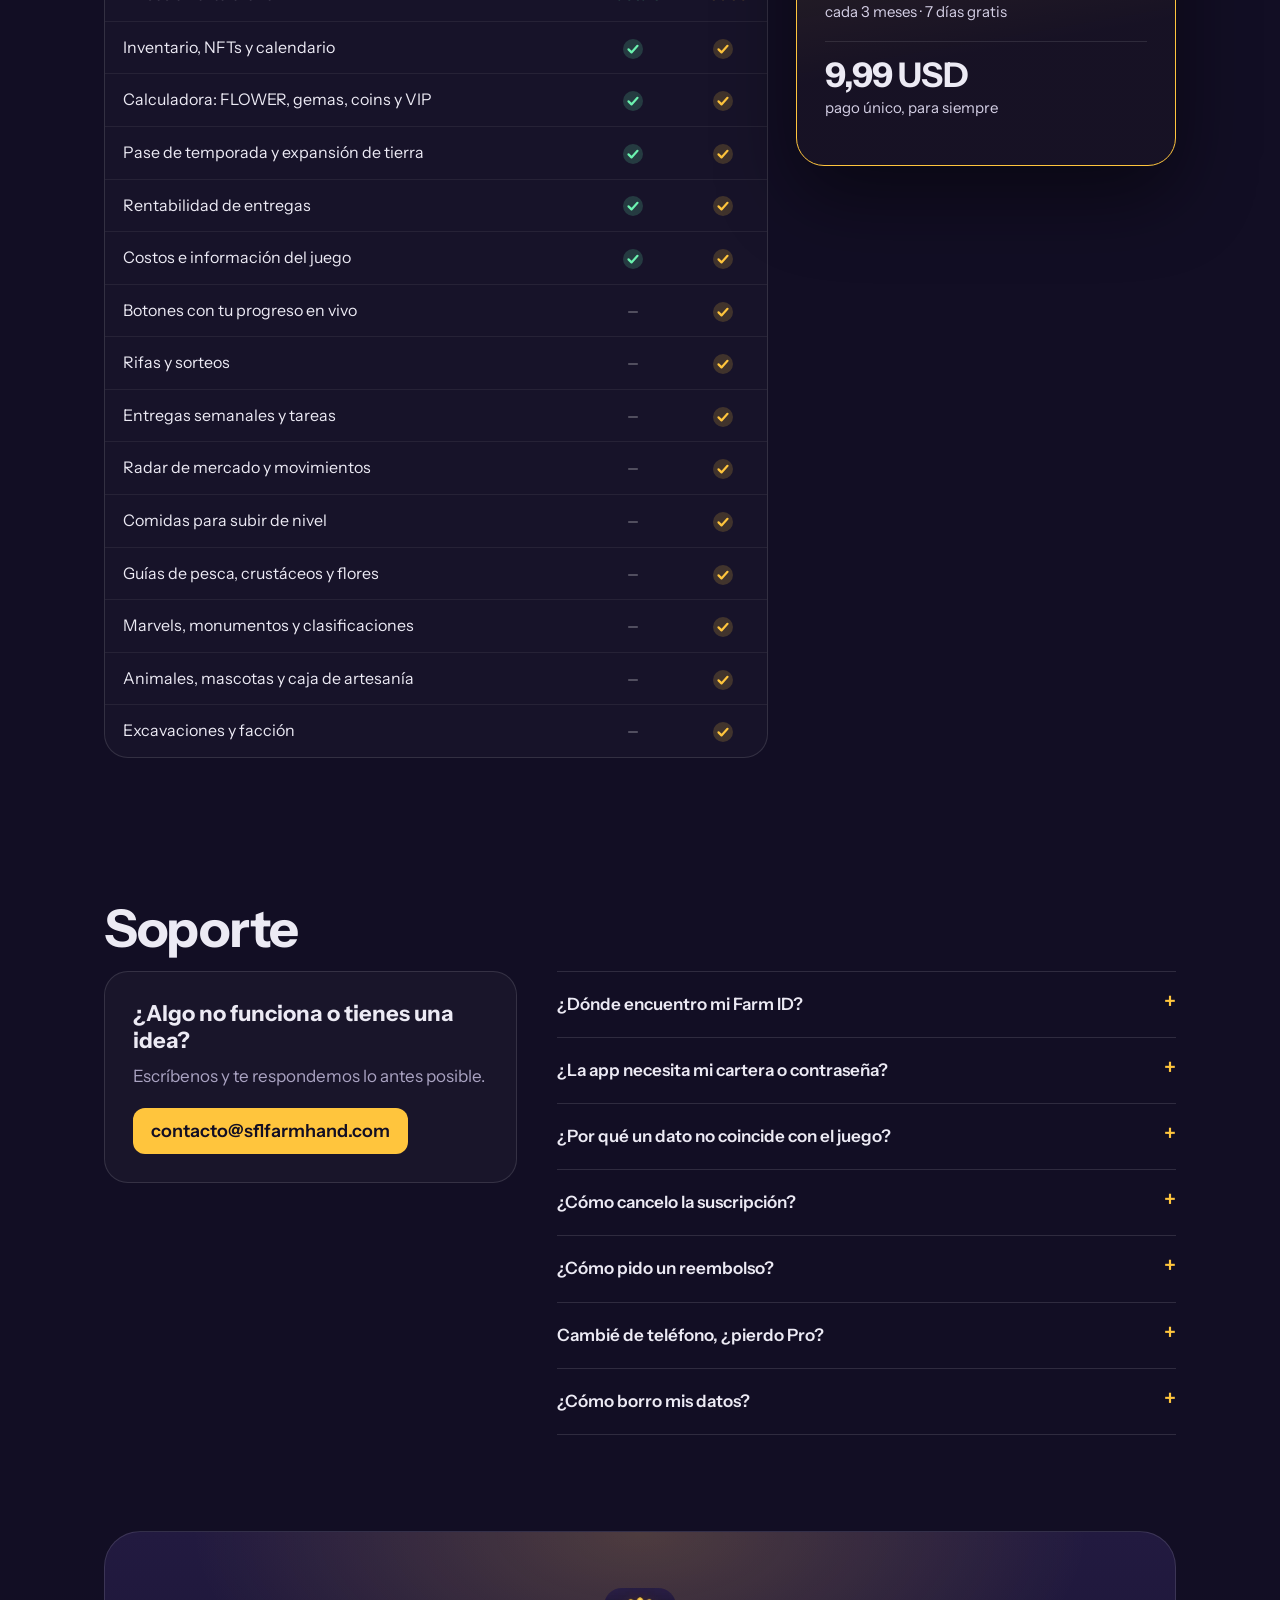
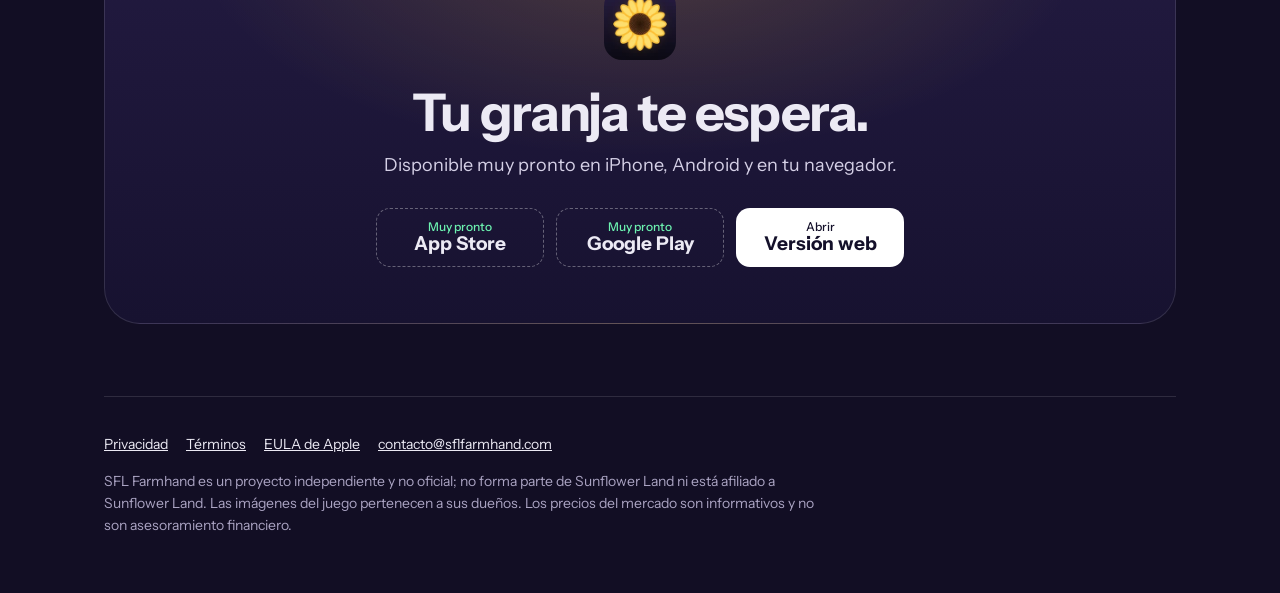
==== commit 3e329fb7: "Contacto: contacto@sflfarmhand.com Co-Authored-By: Claude Opus 5.5 <noreply@anthropic.com> Claude-Se" ====
--- a/index.html
+++ b/index.html
@@ -208,7 +208,7 @@
 <section id="soporte" aria-labelledby="h-sup">
  <h2 id="h-sup">Soporte</h2>
  <div class="support">
-  <div class="contact"><h3>¿Algo no funciona o tienes una idea?</h3><p>Escríbenos y te respondemos lo antes posible.</p><a class="mail" href="mailto:nesstrikedev@gmail.com">nesstrikedev@gmail.com</a></div>
+  <div class="contact"><h3>¿Algo no funciona o tienes una idea?</h3><p>Escríbenos y te respondemos lo antes posible.</p><a class="mail" href="mailto:contacto@sflfarmhand.com">contacto@sflfarmhand.com</a></div>
   <div class="faq"><details><summary>¿Dónde encuentro mi Farm ID?</summary><p>Es el número que aparece junto a tu nombre en el juego.</p></details><details><summary>¿La app necesita mi cartera o contraseña?</summary><p>No. Solo usa tu Farm ID público; nunca te pedirá claves privadas ni frases de recuperación.</p></details><details><summary>¿Por qué un dato no coincide con el juego?</summary><p>La app muestra lo último que el juego guardó en el servidor, y algunos valores son estimaciones. Desliza hacia abajo para actualizar.</p></details><details><summary>¿Cómo cancelo la suscripción?</summary><p>iPhone: Ajustes → tu nombre → Suscripciones. Android: Google Play → Perfil → Pagos y suscripciones. Cancela al menos 24 horas antes del final del periodo para que no se renueve.</p></details><details><summary>¿Cómo pido un reembolso?</summary><p>Los pagos los gestiona la tienda: en reportaproblem.apple.com (App Store) o en el historial de compras de Google Play.</p></details><details><summary>Cambié de teléfono, ¿pierdo Pro?</summary><p>No. Entra con la misma cuenta de Apple o Google y pulsa "Restaurar compras" en Ajustes → SFL Farmhand Pro.</p></details><details><summary>¿Cómo borro mis datos?</summary><p>En Ajustes → Legal y privacidad → "Borrar todos los datos de la app", o desinstalando la app. Tus compras no se pierden.</p></details></div>
  </div>
 </section>
@@ -222,7 +222,7 @@
 </main>
 
 <footer>
- <div class="links"><a href="privacy.html">Privacidad</a><a href="terms.html">Términos</a><a href="https://www.apple.com/legal/internet-services/itunes/dev/stdeula/">EULA de Apple</a><a href="mailto:nesstrikedev@gmail.com">nesstrikedev@gmail.com</a></div>
+ <div class="links"><a href="privacy.html">Privacidad</a><a href="terms.html">Términos</a><a href="https://www.apple.com/legal/internet-services/itunes/dev/stdeula/">EULA de Apple</a><a href="mailto:contacto@sflfarmhand.com">contacto@sflfarmhand.com</a></div>
  <p>SFL Farmhand es un proyecto independiente y no oficial; no forma parte de Sunflower Land ni está afiliado a Sunflower Land. Las imágenes del juego pertenecen a sus dueños. Los precios del mercado son informativos y no son asesoramiento financiero.</p>
 </footer>
 </div>
